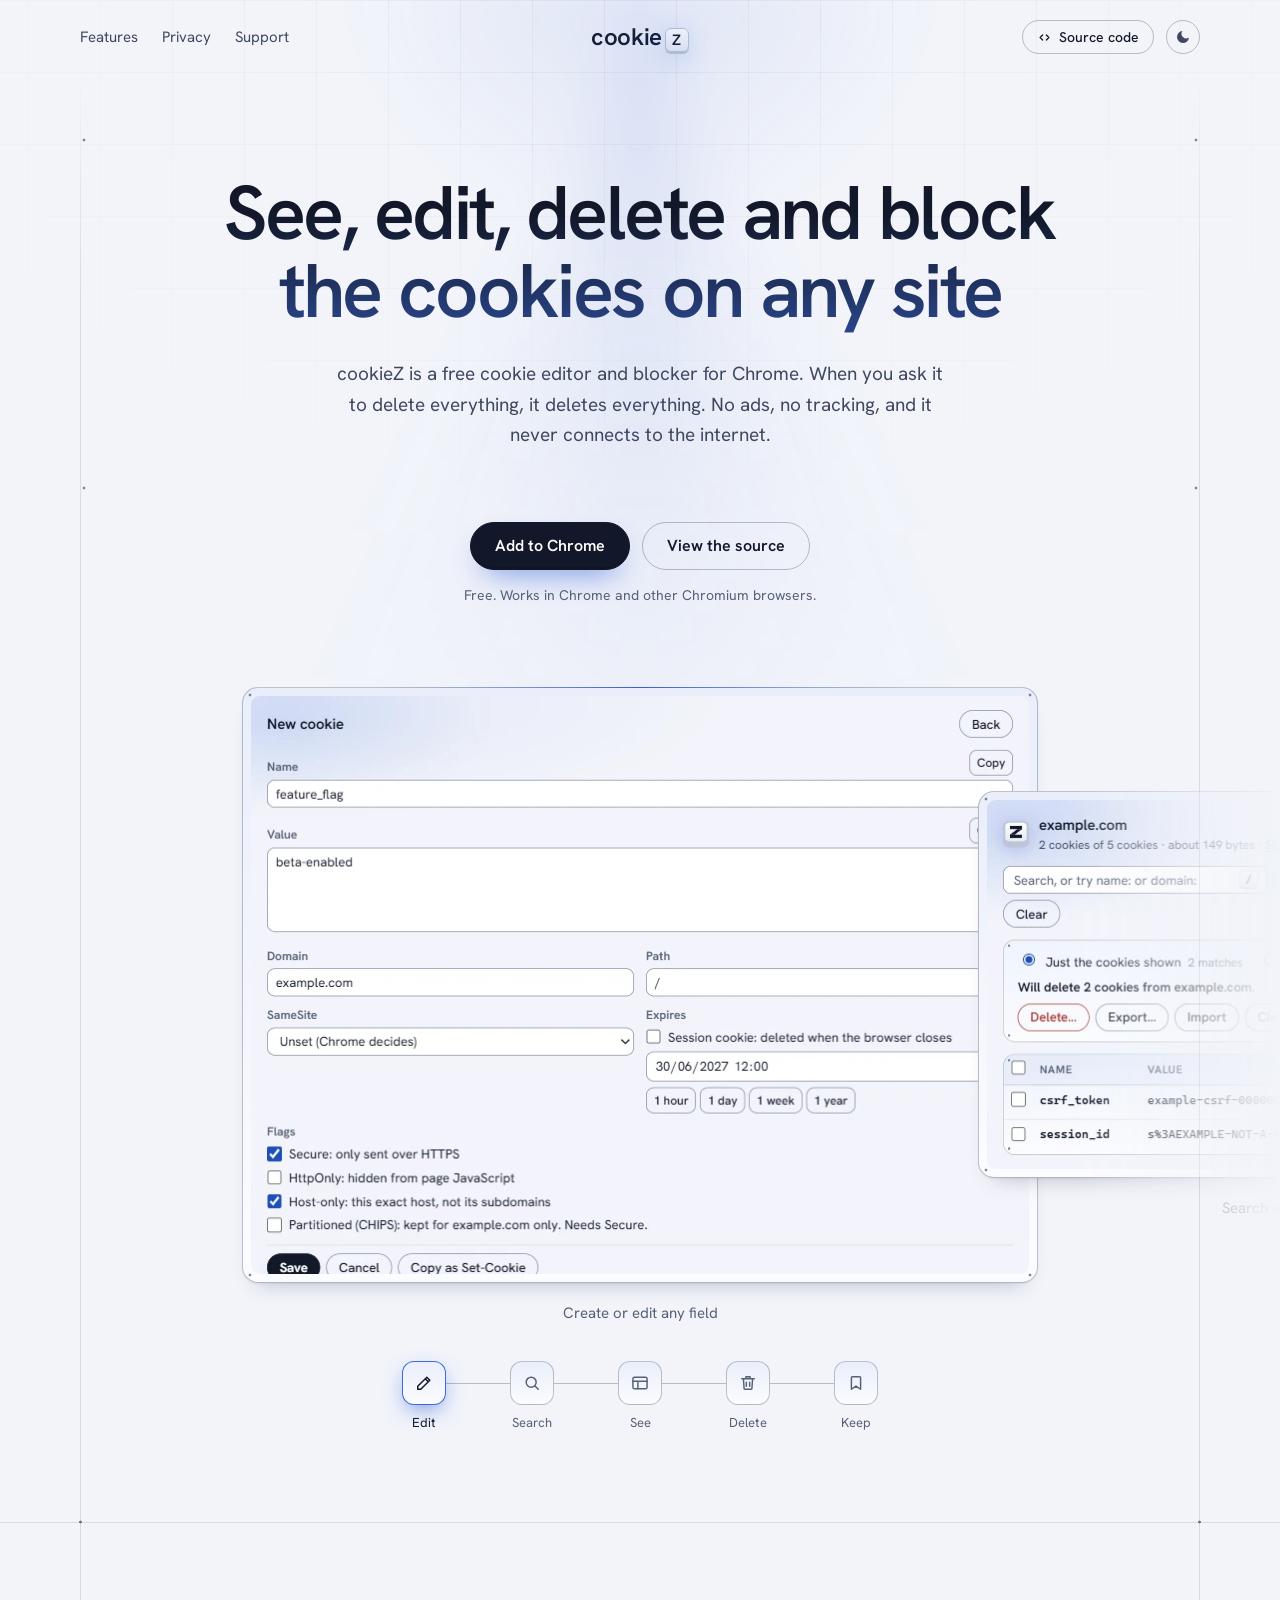
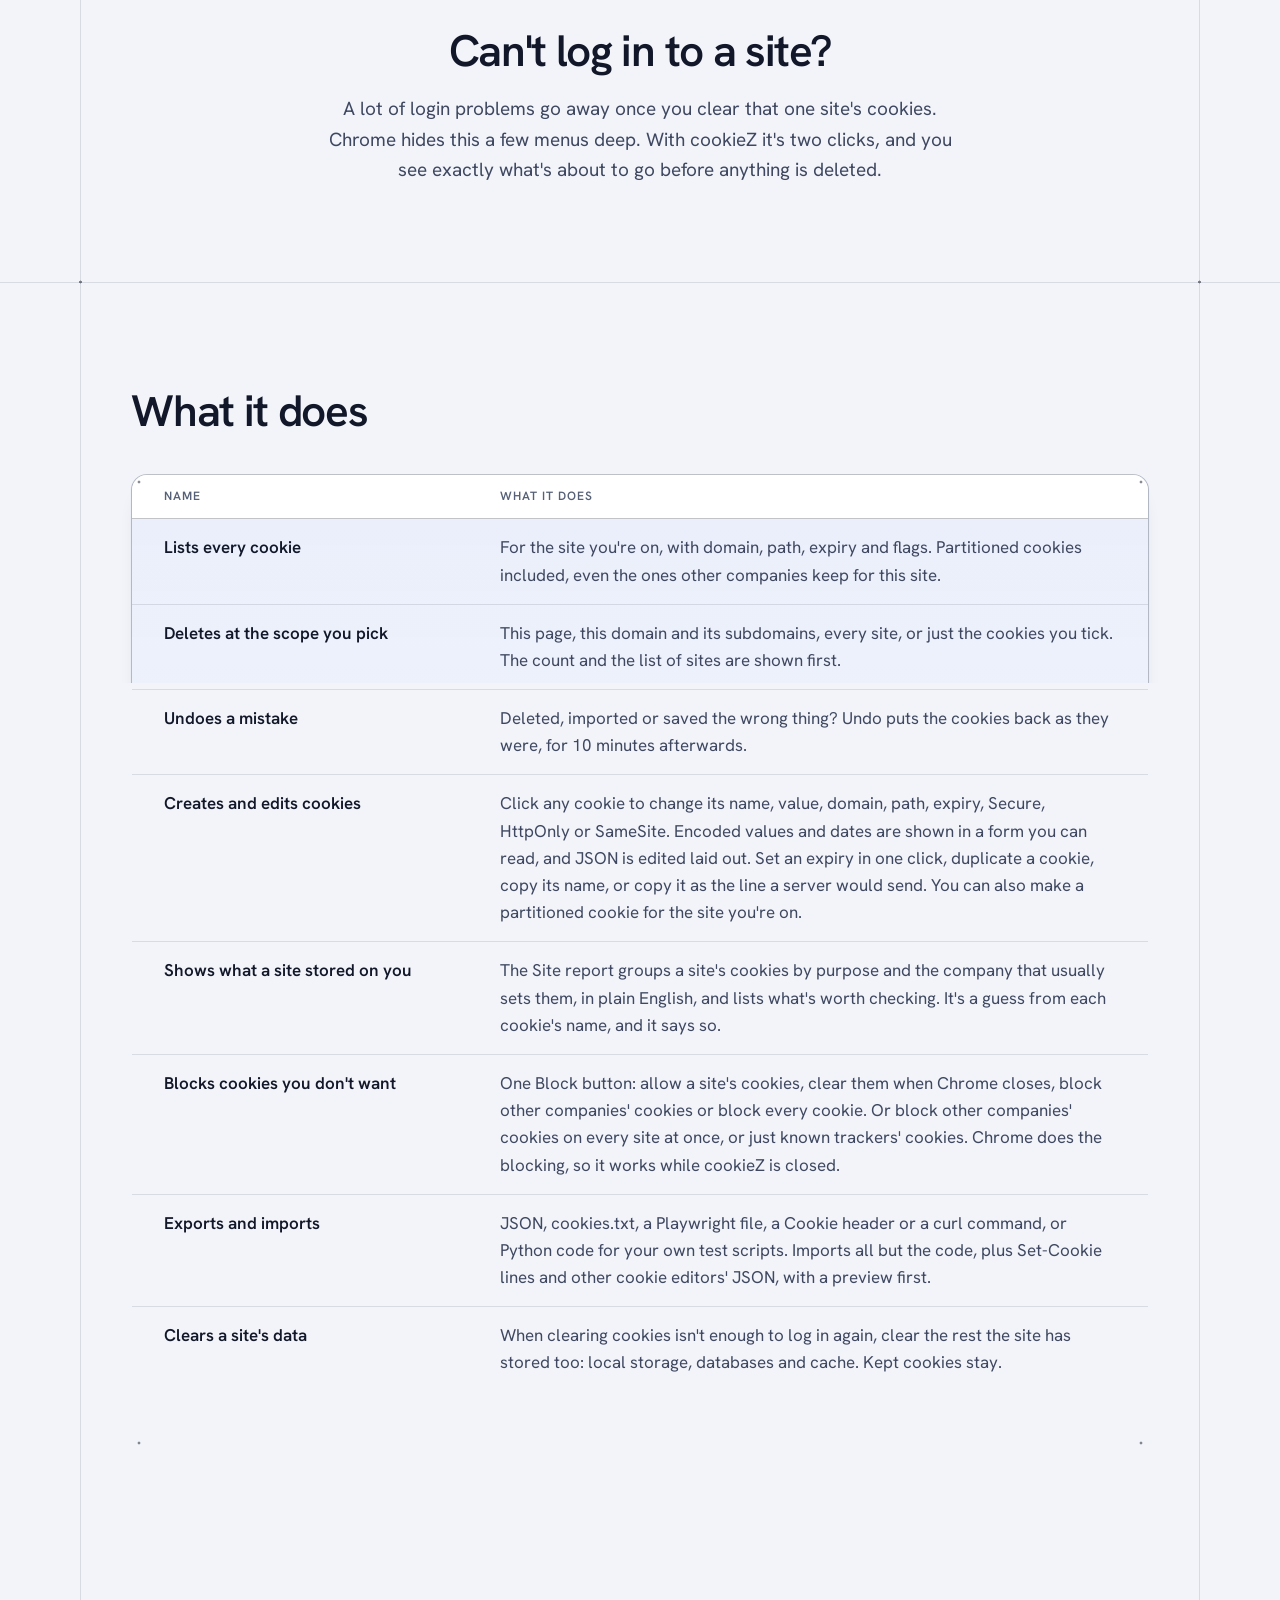
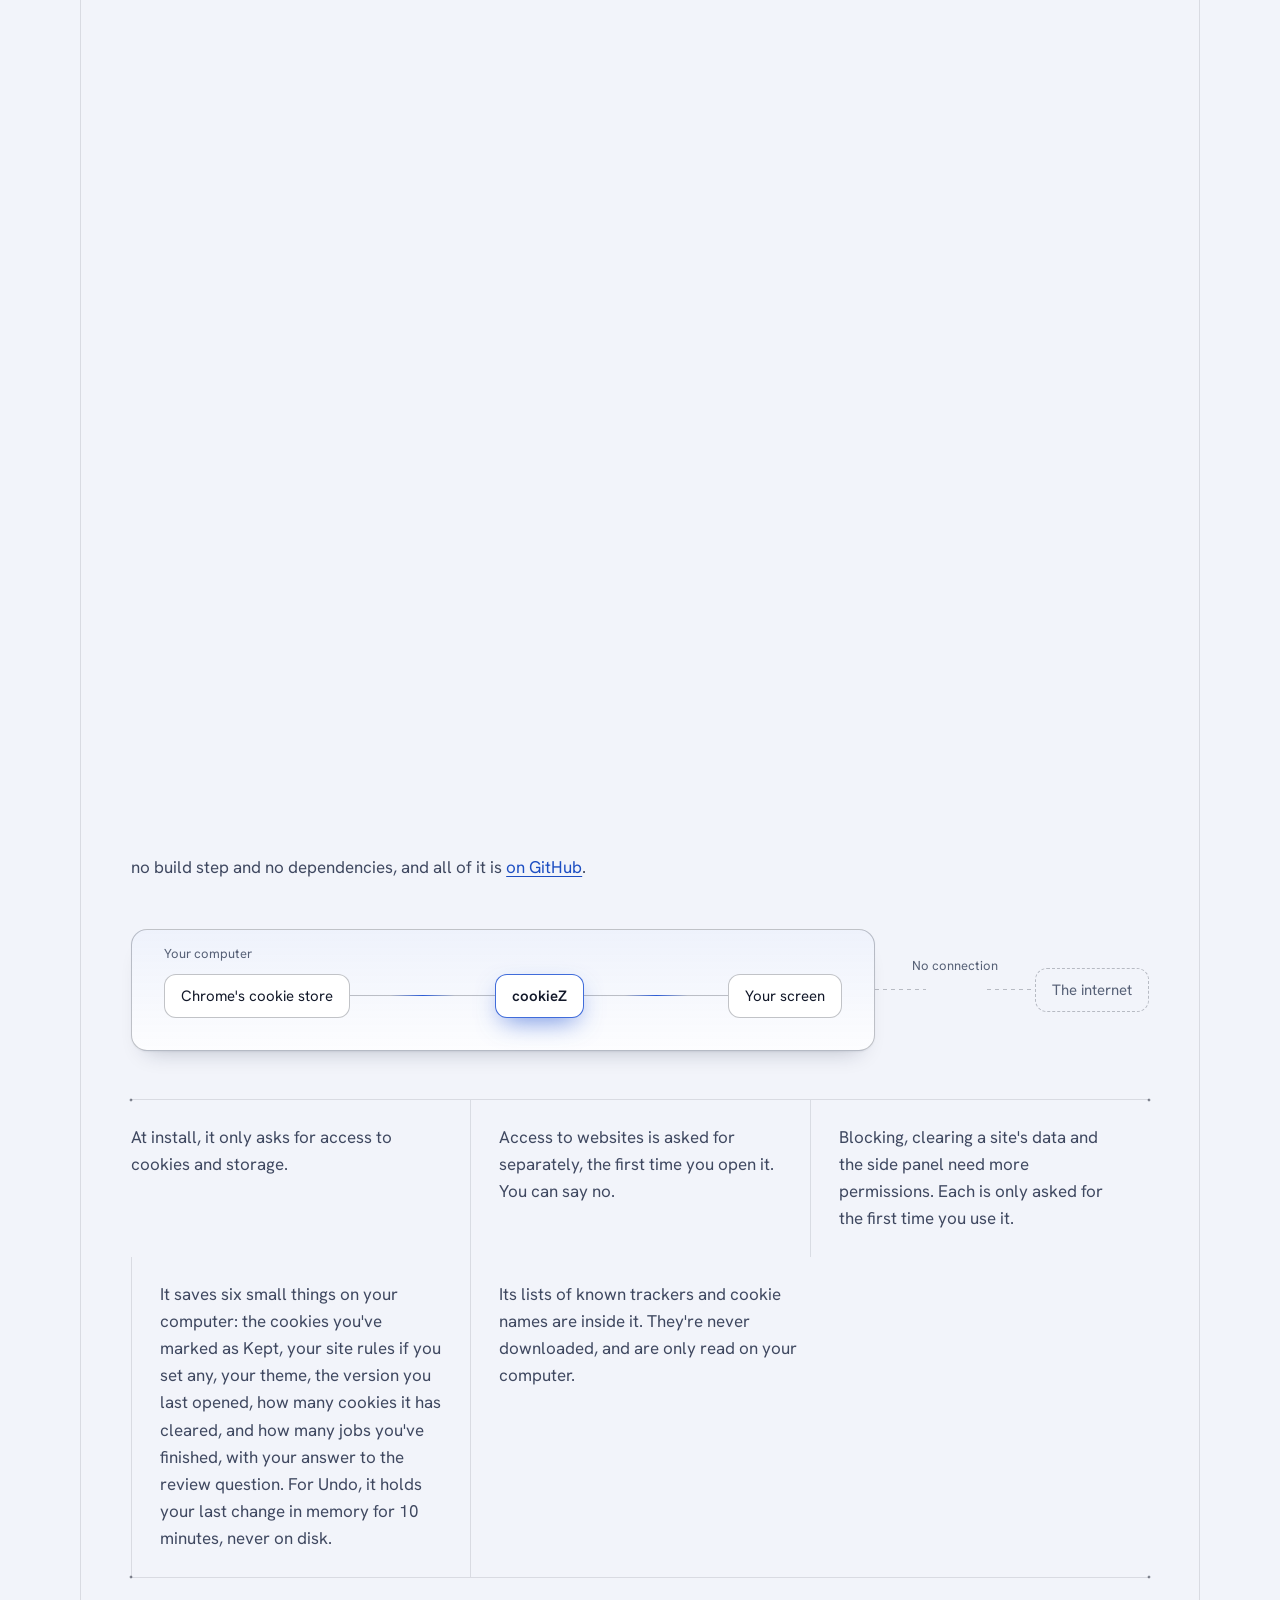
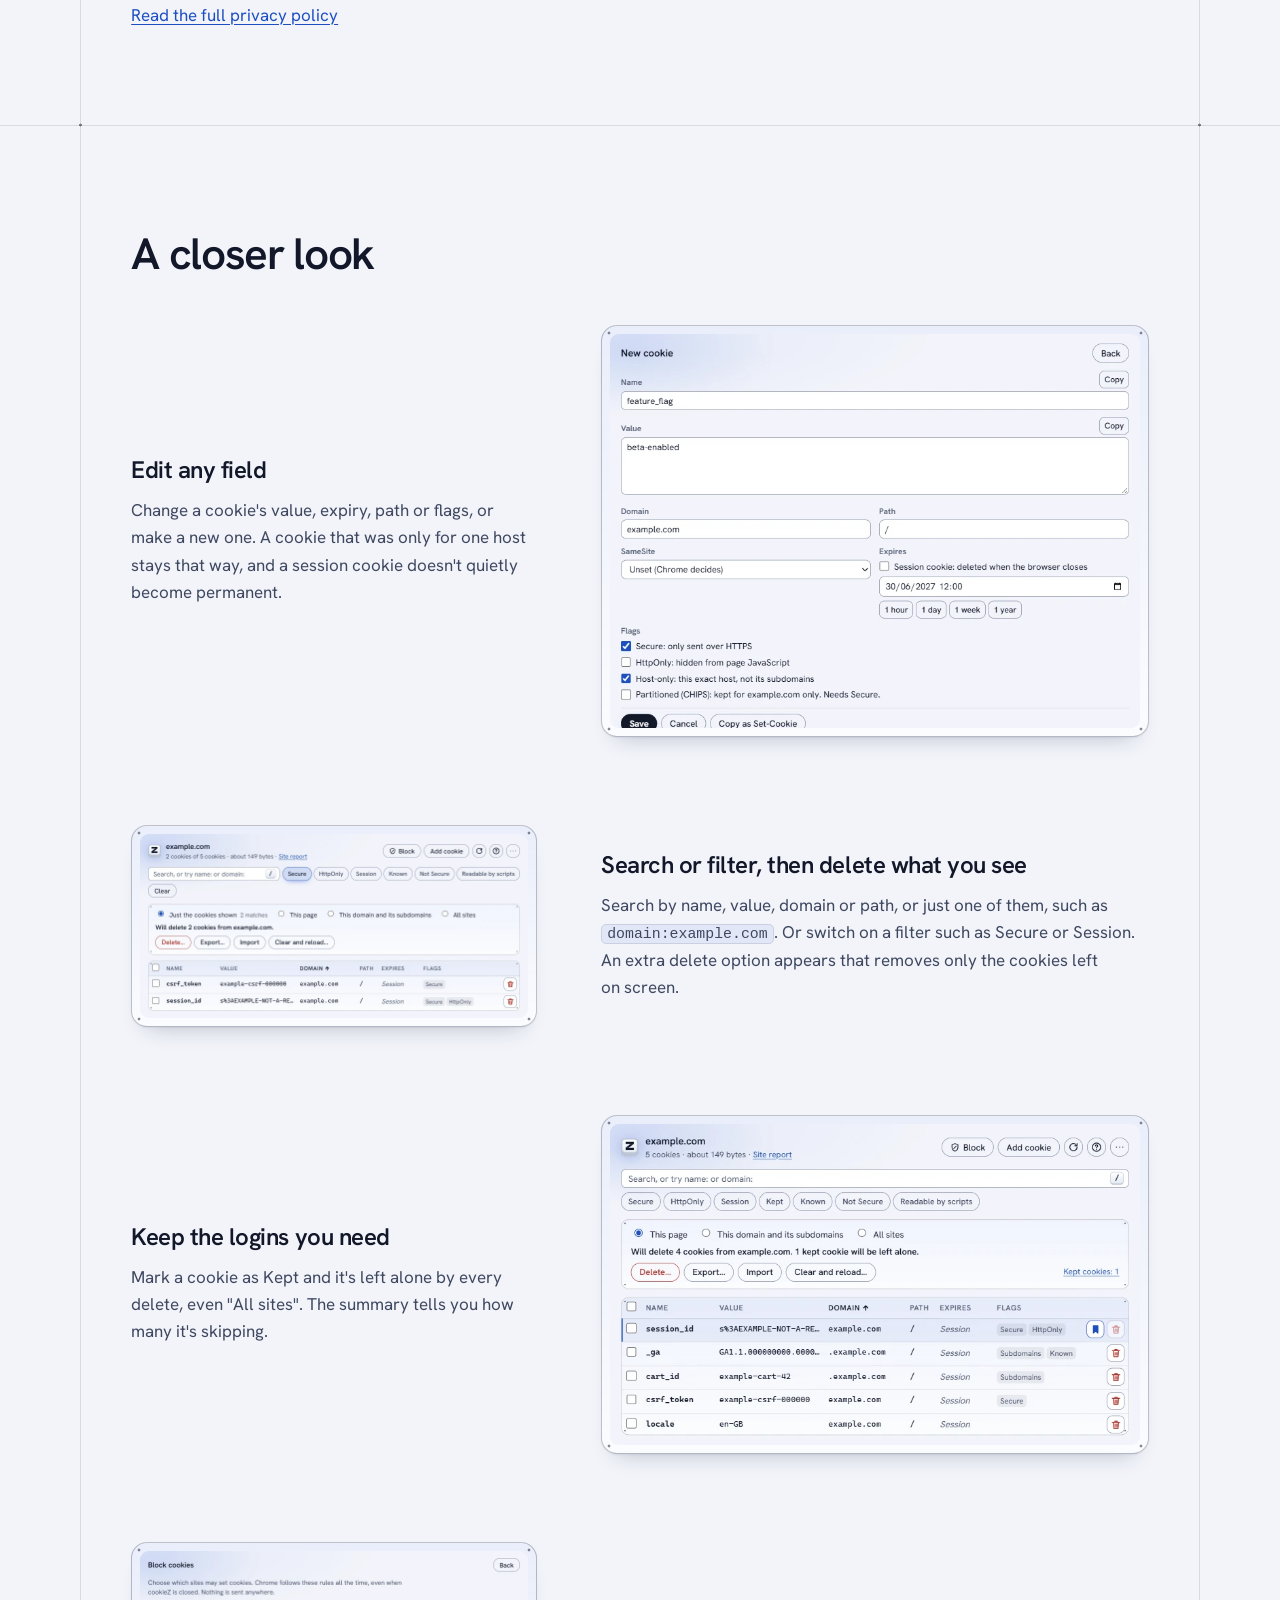
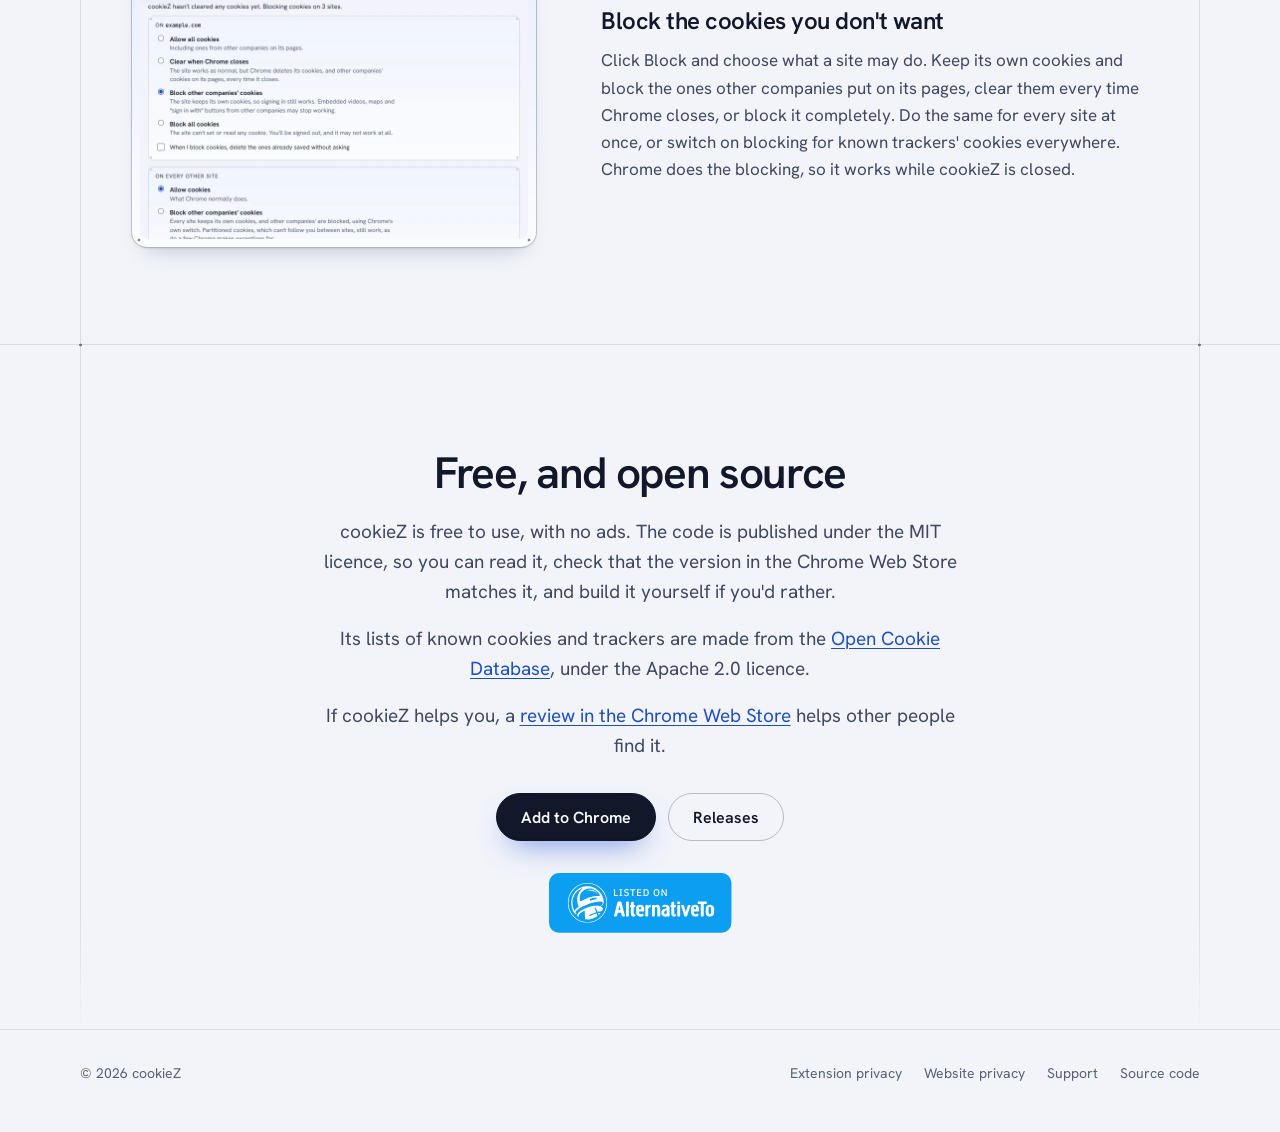
==== docs/index.html @ 1f68dab5 "Merge release-2.2: cookieZ 2.2.0" ====
<!DOCTYPE html>
<html lang="en-GB">
<head>
  <meta charset="utf-8">
  <meta name="viewport" content="width=device-width, initial-scale=1">
  <meta name="color-scheme" content="light dark">
  <!-- Applies the theme the visitor picked, before the page is drawn, so it
       doesn't flash. It's inline and not deferred for that reason. See theme.js. -->
  <script>
    try {
      const saved = localStorage.getItem("color-scheme");
      if (saved === "light" || saved === "dark") {
        document.documentElement.classList.add(saved);
        document.querySelector('meta[name="color-scheme"]').content = saved;
      }
    } catch (e) {}
  </script>
  <title>cookieZ - Cookie Editor &amp; Blocker for Chrome</title>
  <meta name="description" content="A free cookie editor and blocker for Chrome. View, create, edit, delete and block cookies, and delete all of them when you ask. No ads, no tracking, no network requests.">
  <link rel="canonical" href="https://cookiez.uk/">
  <script type="application/ld+json">
  {
    "@context": "https://schema.org",
    "@type": "SoftwareApplication",
    "name": "cookieZ",
    "alternateName": "Cookie Editor & Blocker - cookieZ",
    "description": "A free cookie editor and blocker for Chrome. No ads, no tracking, no network requests.",
    "url": "https://cookiez.uk/",
    "applicationCategory": "BrowserApplication",
    "operatingSystem": "Chrome",
    "installUrl": "https://chromewebstore.google.com/detail/cookiez-cookie-editor/ceonoigjmjpfhkiokodcnhneecfhfokb",
    "license": "https://opensource.org/license/mit",
    "offers": {
      "@type": "Offer",
      "price": "0",
      "priceCurrency": "GBP"
    }
  }
  </script>
  <meta property="og:type" content="website">
  <meta property="og:site_name" content="cookieZ">
  <meta property="og:title" content="cookieZ - Cookie Editor &amp; Blocker for Chrome">
  <meta property="og:description" content="A free cookie editor and blocker for Chrome. View, create, edit, delete and block cookies, and delete all of them when you ask. No ads, no tracking, no network requests.">
  <meta property="og:url" content="https://cookiez.uk/">
  <meta property="og:image" content="https://cookiez.uk/images/01-overview.png">
  <meta property="og:image:width" content="1280">
  <meta property="og:image:height" content="800">
  <meta name="twitter:card" content="summary_large_image">
  <link rel="icon" type="image/png" sizes="32x32" href="images/favicon-32.png">
  <link rel="apple-touch-icon" href="images/icon-128.png">
  <!-- The headline uses this font, so fetch it straight away. -->
  <link rel="preload" href="fonts/hanken-grotesk.woff2" as="font" type="font/woff2" crossorigin>
  <link rel="stylesheet" href="style.css?v=2.2.0">
  <script src="carousel.js?v=2.2.0" defer></script>
  <script src="spotlight.js?v=2.2.0" defer></script>
  <script src="theme.js?v=2.2.0" defer></script>
</head>
<body>
  <a class="skip" href="#main">Skip to content</a>

  <header class="site-header">
    <div class="wrap">
      <nav class="site-nav" aria-label="Main">
        <ul>
          <li><a href="#features">Features</a></li>
          <li><a href="privacy/">Privacy</a></li>
          <li><a href="support/">Support</a></li>
        </ul>
      </nav>
      <a class="wordmark" href="./" aria-label="cookieZ home">cookie<span class="key" aria-hidden="true">Z</span></a>
      <div class="header-end">
        <a class="pill" href="https://github.com/mwc0/cookie-manager">
          <svg viewBox="0 0 24 24" aria-hidden="true" focusable="false">
            <path d="m9 8-4 4 4 4m6-8 4 4-4 4" fill="none" stroke="currentColor" stroke-width="2" stroke-linecap="round" stroke-linejoin="round"/>
          </svg>
          Source code
        </a>
        <button type="button" class="theme-toggle" aria-label="Switch theme" hidden>
          <svg class="icon-moon" viewBox="0 0 24 24" aria-hidden="true" focusable="false">
            <path d="M21 12.79A9 9 0 1 1 11.21 3 7 7 0 0 0 21 12.79Z" fill="currentColor"/>
          </svg>
          <svg class="icon-sun" viewBox="0 0 24 24" aria-hidden="true" focusable="false">
            <circle cx="12" cy="12" r="4.2" fill="currentColor"/>
            <g stroke="currentColor" stroke-width="2" stroke-linecap="round">
              <line x1="12" y1="1.5" x2="12" y2="3.6"/>
              <line x1="12" y1="20.4" x2="12" y2="22.5"/>
              <line x1="1.5" y1="12" x2="3.6" y2="12"/>
              <line x1="20.4" y1="12" x2="22.5" y2="12"/>
              <line x1="4.6" y1="4.6" x2="6.1" y2="6.1"/>
              <line x1="17.9" y1="17.9" x2="19.4" y2="19.4"/>
              <line x1="4.6" y1="19.4" x2="6.1" y2="17.9"/>
              <line x1="17.9" y1="6.1" x2="19.4" y2="4.6"/>
            </g>
          </svg>
        </button>
      </div>
    </div>
  </header>

  <main id="main">
    <section class="hero">
      <!-- The beam of light. Decoration only. -->
      <div class="beam" aria-hidden="true"></div>
      <div class="wrap">
        <div class="hero-copy ticks">
          <h1>See, edit, delete and block the cookies on any site</h1>
          <p class="lede">cookieZ is a free cookie editor and blocker for Chrome. When you ask it to delete everything, it deletes everything. No ads, no tracking, and it never connects to the internet.</p>
        </div>
        <div class="actions">
          <a class="button" href="https://chromewebstore.google.com/detail/cookiez-cookie-editor/ceonoigjmjpfhkiokodcnhneecfhfokb">Add to Chrome</a>
          <a class="button secondary" href="https://github.com/mwc0/cookie-manager">View the source</a>
        </div>
        <p class="note">Free. Works in Chrome and other Chromium browsers.</p>
      </div>
      <!-- Five screenshots in a strip that scrolls sideways. It works without
           JavaScript. carousel.js adds the row of icons underneath. The
           strip opens on the one marked data-start. Each screenshot is
           there twice, light and dark; style.css shows the one that matches
           the page. The empty "edge" span in each is the light on its top
           edge. -->
      <section class="showcase" aria-roledescription="carousel" aria-label="Screenshots of cookieZ">
        <div class="slides" tabindex="0" role="group" aria-label="Screenshots. Scroll sideways or use the arrow keys.">
            <div class="slide" role="group" aria-roledescription="slide" aria-label="1 of 5">
              <figure>
                <div class="plate ticks">
                  <span class="edge" aria-hidden="true"></span>
                  <img class="shot for-light" src="images/popup-03-edit.webp?v=2.2.0" srcset="images/popup-03-edit@2x.webp?v=2.2.0 2x" width="780" height="561" loading="lazy"
                       alt="The editor creating a new cookie, with every field shown: name, value, domain, path, SameSite, expiry and flags.">
                  <img class="shot for-dark" src="images/popup-03-edit-dark.webp?v=2.2.0" srcset="images/popup-03-edit-dark@2x.webp?v=2.2.0 2x" width="780" height="561" loading="lazy"
                       alt="The editor creating a new cookie, with every field shown: name, value, domain, path, SameSite, expiry and flags.">
                </div>
                <figcaption>Create or edit any field</figcaption>
              </figure>
            </div>
            <div class="slide" role="group" aria-roledescription="slide" aria-label="2 of 5">
              <figure>
                <div class="plate ticks">
                  <span class="edge" aria-hidden="true"></span>
                  <img class="shot for-light" src="images/popup-04-search.webp?v=2.2.0" srcset="images/popup-04-search@2x.webp?v=2.2.0 2x" width="780" height="454" loading="lazy"
                       alt="The Secure filter switched on, showing the two cookies that match, with the delete scope set to just the cookies shown.">
                  <img class="shot for-dark" src="images/popup-04-search-dark.webp?v=2.2.0" srcset="images/popup-04-search-dark@2x.webp?v=2.2.0 2x" width="780" height="454" loading="lazy"
                       alt="The Secure filter switched on, showing the two cookies that match, with the delete scope set to just the cookies shown.">
                </div>
                <figcaption>Search or filter, then delete only what's shown</figcaption>
              </figure>
            </div>
            <div class="slide" data-start role="group" aria-roledescription="slide" aria-label="3 of 5">
              <figure>
                <div class="plate ticks">
                  <span class="edge" aria-hidden="true"></span>
                  <img class="shot for-light" src="images/popup-01-overview.webp?v=2.2.0" srcset="images/popup-01-overview@2x.webp?v=2.2.0 2x" width="780" height="495" loading="lazy"
                       alt="The cookieZ popup on example.com, listing four cookies with their domain, path, expiry and flags, and the delete panel above them.">
                  <img class="shot for-dark" src="images/popup-01-overview-dark.webp?v=2.2.0" srcset="images/popup-01-overview-dark@2x.webp?v=2.2.0 2x" width="780" height="495" loading="lazy"
                       alt="The cookieZ popup on example.com, listing four cookies with their domain, path, expiry and flags, and the delete panel above them.">
                </div>
                <figcaption>Every cookie on the site you're on</figcaption>
              </figure>
            </div>
            <div class="slide" role="group" aria-roledescription="slide" aria-label="4 of 5">
              <figure>
                <div class="plate ticks">
                  <span class="edge" aria-hidden="true"></span>
                  <img class="shot for-light" src="images/popup-02-delete-scope.webp?v=2.2.0" srcset="images/popup-02-delete-scope@2x.webp?v=2.2.0 2x" width="780" height="580" loading="lazy"
                       alt="The delete panel with All sites selected: 7 cookies across 4 sites, with the four sites listed underneath.">
                  <img class="shot for-dark" src="images/popup-02-delete-scope-dark.webp?v=2.2.0" srcset="images/popup-02-delete-scope-dark@2x.webp?v=2.2.0 2x" width="780" height="580" loading="lazy"
                       alt="The delete panel with All sites selected: 7 cookies across 4 sites, with the four sites listed underneath.">
                </div>
                <figcaption>See exactly what will be deleted, before it happens</figcaption>
              </figure>
            </div>
            <div class="slide" role="group" aria-roledescription="slide" aria-label="5 of 5">
              <figure>
                <div class="plate ticks">
                  <span class="edge" aria-hidden="true"></span>
                  <img class="shot for-light" src="images/popup-05-keep.webp?v=2.2.0" srcset="images/popup-05-keep@2x.webp?v=2.2.0 2x" width="780" height="495" loading="lazy"
                       alt="A cookie marked as Kept. Its delete button is disabled and the summary says one kept cookie will be left alone.">
                  <img class="shot for-dark" src="images/popup-05-keep-dark.webp?v=2.2.0" srcset="images/popup-05-keep-dark@2x.webp?v=2.2.0 2x" width="780" height="495" loading="lazy"
                       alt="A cookie marked as Kept. Its delete button is disabled and the summary says one kept cookie will be left alone.">
                </div>
                <figcaption>Keep the cookies you don't want to lose</figcaption>
              </figure>
            </div>
        </div>
        <div class="rail" hidden>
            <button type="button" class="rail-node">
              <span class="rail-icon"><svg viewBox="0 0 24 24" aria-hidden="true" focusable="false"><path d="M4.5 19.5h3.6L19 8.6 15.4 5 4.5 15.9v3.6ZM13.5 6.9l3.6 3.6" fill="none" stroke="currentColor" stroke-width="1.75" stroke-linecap="round" stroke-linejoin="round"/></svg></span>
              <span>Edit<span class="visually-hidden"> screenshot</span></span>
            </button>
            <button type="button" class="rail-node">
              <span class="rail-icon"><svg viewBox="0 0 24 24" aria-hidden="true" focusable="false"><circle cx="11" cy="11" r="6" fill="none" stroke="currentColor" stroke-width="1.75" stroke-linecap="round" stroke-linejoin="round"/><path d="m19.5 19.5-4.2-4.2" fill="none" stroke="currentColor" stroke-width="1.75" stroke-linecap="round" stroke-linejoin="round"/></svg></span>
              <span>Search<span class="visually-hidden"> screenshot</span></span>
            </button>
            <button type="button" class="rail-node">
              <span class="rail-icon"><svg viewBox="0 0 24 24" aria-hidden="true" focusable="false"><rect x="3.5" y="5" width="17" height="14" rx="2" fill="none" stroke="currentColor" stroke-width="1.75" stroke-linecap="round" stroke-linejoin="round"/><path d="M3.5 10h17M9.5 10v9" fill="none" stroke="currentColor" stroke-width="1.75" stroke-linecap="round" stroke-linejoin="round"/></svg></span>
              <span>See<span class="visually-hidden"> screenshot</span></span>
            </button>
            <button type="button" class="rail-node">
              <span class="rail-icon"><svg viewBox="0 0 24 24" aria-hidden="true" focusable="false"><path d="M4.5 7h15M9.5 7V4.5h5V7M6.5 7l.8 11.6a1 1 0 0 0 1 .9h7.4a1 1 0 0 0 1-.9L17.5 7M10 11v5M14 11v5" fill="none" stroke="currentColor" stroke-width="1.75" stroke-linecap="round" stroke-linejoin="round"/></svg></span>
              <span>Delete<span class="visually-hidden"> screenshot</span></span>
            </button>
            <button type="button" class="rail-node">
              <span class="rail-icon"><svg viewBox="0 0 24 24" aria-hidden="true" focusable="false"><path d="M7.5 4.5h9a1 1 0 0 1 1 1v14l-5.5-3.8-5.5 3.8v-14a1 1 0 0 1 1-1Z" fill="none" stroke="currentColor" stroke-width="1.75" stroke-linecap="round" stroke-linejoin="round"/></svg></span>
              <span>Keep<span class="visually-hidden"> screenshot</span></span>
            </button>
        </div>
      </section>
    </section>

    <section class="section centred">
      <div class="wrap">
        <h2>Can't log in to a site?</h2>
        <p>A lot of login problems go away once you clear that one site's cookies. Chrome hides this a few menus deep. With cookieZ it's two clicks, and you see exactly what's about to go before anything is deleted.</p>
      </div>
    </section>

    <section class="section" id="features">
      <div class="wrap">
        <h2>What it does</h2>
        <!-- Laid out like the cookie table in the popup. The heading row is
             only for looks, so screen readers skip it. -->
        <div class="plate ledger ticks reveal">
          <div class="ledger-head" aria-hidden="true"><span>Name</span><span>What it does</span></div>
          <ul class="features">
            <li><strong>Lists every cookie</strong> <span>For the site you're on, with domain, path, expiry and flags. Partitioned cookies included, even the ones other companies keep for this site.</span></li>
            <li><strong>Deletes at the scope you pick</strong> <span>This page, this domain and its subdomains, every site, or just the cookies you tick. The count and the list of sites are shown first.</span></li>
            <li><strong>Undoes a mistake</strong> <span>Deleted, imported or saved the wrong thing? Undo puts the cookies back as they were, for 10 minutes afterwards.</span></li>
            <li><strong>Creates and edits cookies</strong> <span>Click any cookie to change its name, value, domain, path, expiry, Secure, HttpOnly or SameSite. Encoded values and dates are shown in a form you can read, and JSON is edited laid out. Set an expiry in one click, duplicate a cookie, copy its name, or copy it as the line a server would send. You can also make a partitioned cookie for the site you're on.</span></li>
            <li><strong>Shows what a site stored on you</strong> <span>The Site report groups a site's cookies by purpose and the company that usually sets them, in plain English, and lists what's worth checking. It's a guess from each cookie's name, and it says so.</span></li>
            <li><strong>Blocks cookies you don't want</strong> <span>One Block button: allow a site's cookies, clear them when Chrome closes, block other companies' cookies or block every cookie. Or block other companies' cookies on every site at once, or just known trackers' cookies. Chrome does the blocking, so it works while cookieZ is closed.</span></li>
            <li><strong>Exports and imports</strong> <span>JSON, cookies.txt, a Playwright file, a Cookie header or a curl command, or Python code for your own test scripts. Imports all but the code, plus Set-Cookie lines and other cookie editors' JSON, with a preview first.</span></li>
            <li><strong>Clears a site's data</strong> <span>When clearing cookies isn't enough to log in again, clear the rest the site has stored too: local storage, databases and cache. Kept cookies stay.</span></li>
          </ul>
          <details class="more-features">
            <summary>16 more things it does</summary>
            <ul class="features">
              <li><strong>Says why a cookie won't save</strong> <span>Chrome refuses some cookies without giving a reason: too big, or breaking the rules for names starting __Host- or __Secure-. cookieZ tells you which, before it tries.</span></li>
              <li><strong>Locks an export with a password</strong> <span>Add a password and the file is locked on your computer, using the browser's own encryption. Import asks for the password. It's never saved, so don't lose it. If an export holds sign-in cookies and has no password, cookieZ says so.</span></li>
              <li><strong>Reloads the site when you're ready</strong> <span>After a delete, an import or an Undo, a button reloads the page you're on, so it starts afresh. Nothing reloads until you click it. Clear and reload clears a site's data and reloads it in one click.</span></li>
              <li><strong>Stays open beside the page</strong> <span>Open cookieZ in Chrome's side panel and it stays there while you work, showing the cookies of whichever tab you're on.</span></li>
              <li><strong>Copies cookies between sites</strong> <span>Import cookies from one site onto another, such as from a staging site to localhost.</span></li>
              <li><strong>Compares with an earlier export</strong> <span>Load an export from before and see which cookies are new since, which have gone and which have changed. Names and sites only, never values, and nothing is written.</span></li>
              <li><strong>Keeps up with the site</strong> <span>When a site sets or changes a cookie, the table updates by itself and marks what changed. A list shows what was added, changed, removed or expired while cookieZ was open.</span></li>
              <li><strong>Shows how big they are</strong> <span>Each site's total, with a warning when there are enough cookies to stop you logging in. Sort by size to find the biggest.</span></li>
              <li><strong>Searches and filters</strong> <span>By name, value, domain or path, or in one click: Secure, Session, Expiring soon and more. Checks for developers find cookies that aren't Secure, that scripts can read, or that are SameSite None. Then you can delete just the cookies you can see.</span></li>
              <li><strong>Names well-known cookies</strong> <span>A cookie with a well-known name gets a Known label, and the editor says who usually sets it and what for. It's a guess from the name, looked up in a list inside cookieZ.</span></li>
              <li><strong>Counts what it's cleared</strong> <span>The Block screen shows how many cookies cookieZ has cleared for you so far. The number stays on your computer.</span></li>
              <li><strong>Keeps the ones you need</strong> <span>Mark a cookie as Kept and cookieZ won't delete it, even when you clear every site. Kept cookies are listed first when others sort the same, and one screen lists everything you've kept.</span></li>
              <li><strong>Tells you when Chrome changes things</strong> <span>Chrome caps cookie expiry at about 400 days. If you ask for longer, cookieZ says so.</span></li>
              <li><strong>Works in incognito</strong> <span>Incognito cookies stay separate from your normal ones.</span></li>
              <li><strong>Light or dark</strong> <span>It starts in your system's theme and remembers if you pick the other one.</span></li>
              <li><strong>Works from the keyboard</strong> <span>Alt+Shift+K opens it, / jumps to the search, N starts a new cookie, the arrow keys move through cookies and Esc goes back. Screen readers read out its messages. Help is built in, and works offline.</span></li>
            </ul>
          </details>
        </div>
      </div>
    </section>

    <section class="section danger">
      <div class="wrap split">
        <div>
          <h2>Delete all means all</h2>
          <p>Some cookie extensions say they've cleared everything when they've only cleared the site you're on. cookieZ shows you how many cookies will go and which sites they belong to, before it does anything.</p>
          <p>That number comes from the same lookup that does the deleting, so what it says and what it does can't drift apart. Partitioned cookies, which many tools miss, are included.</p>
        </div>
        <div class="plate ticks reveal">
          <img class="shot for-light" src="images/popup-02-delete-scope.webp?v=2.2.0" srcset="images/popup-02-delete-scope@2x.webp?v=2.2.0 2x" width="780" height="580" loading="lazy"
               alt="The delete panel with All sites selected: 7 cookies across 4 sites, with the four sites listed underneath.">
          <img class="shot for-dark" src="images/popup-02-delete-scope-dark.webp?v=2.2.0" srcset="images/popup-02-delete-scope-dark@2x.webp?v=2.2.0 2x" width="780" height="580" loading="lazy"
               alt="The delete panel with All sites selected: 7 cookies across 4 sites, with the four sites listed underneath.">
        </div>
      </div>
    </section>

    <section class="section">
      <div class="wrap">
        <h2>Nothing leaves your computer</h2>
        <p>An extension that can read your cookies can read your logins, so you should be able to check what it does with them. cookieZ makes no network requests at all. No analytics, no error reports, no update checks, no fonts or scripts from the web.</p>
        <p>You don't have to take that on trust. Open Chrome's DevTools, watch the Network tab and use the extension: nothing goes out. Or read the code. It's plain JavaScript with no build step and no dependencies, and all of it is <a href="https://github.com/mwc0/cookie-manager">on GitHub</a>.</p>
        <!-- A picture of the paragraph above. Screen readers get the
             aria-label instead of the boxes. -->
        <div class="wire reveal" role="img" aria-label="Diagram. On your computer, cookies move between Chrome's cookie store, cookieZ and your screen. The line from your computer to the internet is cut: there is no connection.">
          <div class="wire-box">
            <span class="wire-title">Your computer</span>
            <div class="wire-row">
              <span class="chip">Chrome's cookie store</span>
              <span class="wire-link"></span>
              <span class="chip lit">cookieZ</span>
              <span class="wire-link"></span>
              <span class="chip">Your screen</span>
            </div>
          </div>
          <span class="wire-cut"><span class="wire-cut-label">No connection</span></span>
          <span class="chip off">The internet</span>
        </div>
        <ul class="facts ticks">
          <li>At install, it only asks for access to cookies and storage.</li>
          <li>Access to websites is asked for separately, the first time you open it. You can say no.</li>
          <li>Blocking, clearing a site's data and the side panel need more permissions. Each is only asked for the first time you use it.</li>
          <li>It saves six small things on your computer: the cookies you've marked as Kept, your site rules if you set any, your theme, the version you last opened, how many cookies it has cleared, and how many jobs you've finished, with your answer to the review question. For Undo, it holds your last change in memory for 10 minutes, never on disk.</li>
          <li>Its lists of known trackers and cookie names are inside it. They're never downloaded, and are only read on your computer.</li>
        </ul>
        <p class="after-list"><a href="privacy/">Read the full privacy policy</a></p>
      </div>
    </section>

    <section class="section">
      <div class="wrap">
        <h2>A closer look</h2>
        <div class="split tour">
          <div>
            <h3>Edit any field</h3>
            <p>Change a cookie's value, expiry, path or flags, or make a new one. A cookie that was only for one host stays that way, and a session cookie doesn't quietly become permanent.</p>
          </div>
          <div class="plate ticks reveal">
            <img class="shot for-light" src="images/popup-03-edit.webp?v=2.2.0" srcset="images/popup-03-edit@2x.webp?v=2.2.0 2x" width="780" height="561" loading="lazy"
                 alt="The editor creating a new cookie, with every field shown: name, value, domain, path, SameSite, expiry and flags.">
            <img class="shot for-dark" src="images/popup-03-edit-dark.webp?v=2.2.0" srcset="images/popup-03-edit-dark@2x.webp?v=2.2.0 2x" width="780" height="561" loading="lazy"
                 alt="The editor creating a new cookie, with every field shown: name, value, domain, path, SameSite, expiry and flags.">
          </div>
        </div>
        <div class="split flip tour">
          <div>
            <h3>Search or filter, then delete what you see</h3>
            <p>Search by name, value, domain or path, or just one of them, such as <code>domain:example.com</code>. Or switch on a filter such as Secure or Session. An extra delete option appears that removes only the cookies left on screen.</p>
          </div>
          <div class="plate ticks reveal">
            <img class="shot for-light" src="images/popup-04-search.webp?v=2.2.0" srcset="images/popup-04-search@2x.webp?v=2.2.0 2x" width="780" height="454" loading="lazy"
                 alt="The Secure filter switched on, showing the two cookies that match, with the delete scope set to just the cookies shown.">
            <img class="shot for-dark" src="images/popup-04-search-dark.webp?v=2.2.0" srcset="images/popup-04-search-dark@2x.webp?v=2.2.0 2x" width="780" height="454" loading="lazy"
                 alt="The Secure filter switched on, showing the two cookies that match, with the delete scope set to just the cookies shown.">
          </div>
        </div>
        <div class="split tour">
          <div>
            <h3>Keep the logins you need</h3>
            <p>Mark a cookie as Kept and it's left alone by every delete, even "All sites". The summary tells you how many it's skipping.</p>
          </div>
          <div class="plate ticks reveal">
            <img class="shot for-light" src="images/popup-05-keep.webp?v=2.2.0" srcset="images/popup-05-keep@2x.webp?v=2.2.0 2x" width="780" height="495" loading="lazy"
                 alt="A cookie marked as Kept. Its delete button is disabled and the summary says one kept cookie will be left alone.">
            <img class="shot for-dark" src="images/popup-05-keep-dark.webp?v=2.2.0" srcset="images/popup-05-keep-dark@2x.webp?v=2.2.0 2x" width="780" height="495" loading="lazy"
                 alt="A cookie marked as Kept. Its delete button is disabled and the summary says one kept cookie will be left alone.">
          </div>
        </div>
        <div class="split flip tour">
          <div>
            <h3>Block the cookies you don't want</h3>
            <p>Click Block and choose what a site may do. Keep its own cookies and block the ones other companies put on its pages, clear them every time Chrome closes, or block it completely. Do the same for every site at once, or switch on blocking for known trackers' cookies everywhere. Chrome does the blocking, so it works while cookieZ is closed.</p>
          </div>
          <div class="plate ticks reveal">
            <img class="shot for-light" src="images/popup-06-rules.webp?v=2.2.0" srcset="images/popup-06-rules@2x.webp?v=2.2.0 2x" width="780" height="580" loading="lazy"
                 alt="The Site rules screen. One site is set to block other companies' cookies, and a list shows every site with a rule.">
            <img class="shot for-dark" src="images/popup-06-rules-dark.webp?v=2.2.0" srcset="images/popup-06-rules-dark@2x.webp?v=2.2.0 2x" width="780" height="580" loading="lazy"
                 alt="The Site rules screen. One site is set to block other companies' cookies, and a list shows every site with a rule.">
          </div>
        </div>
      </div>
    </section>

    <section class="section centred">
      <div class="wrap">
        <h2>Free, and open source</h2>
        <p>cookieZ is free to use, with no ads. The code is published under the MIT licence, so you can read it, check that the version in the Chrome Web Store matches it, and build it yourself if you'd rather.</p>
        <p>Its lists of known cookies and trackers are made from the <a href="https://github.com/jkwakman/Open-Cookie-Database">Open Cookie Database</a>, under the Apache 2.0 licence.</p>
        <p>If cookieZ helps you, a <a href="https://chromewebstore.google.com/detail/ceonoigjmjpfhkiokodcnhneecfhfokb/reviews">review in the Chrome Web Store</a> helps other people find it.</p>
        <div class="actions">
          <a class="button" href="https://chromewebstore.google.com/detail/cookiez-cookie-editor/ceonoigjmjpfhkiokodcnhneecfhfokb">Add to Chrome</a>
          <a class="button secondary" href="https://github.com/mwc0/cookie-manager/releases">Releases</a>
        </div>
        <!-- A copy kept here, so the page loads nothing from another server. -->
        <div class="actions"><a href="https://alternativeto.net/software/cookiez/about/"><img src="images/alternativeto-badge.svg" alt="cookieZ on AlternativeTo" width="183" height="59"></a></div>
      </div>
    </section>
  </main>

  <footer class="site-footer">
    <div class="wrap">
      <span>&copy; 2026 cookieZ</span>
      <ul>
        <li><a href="privacy/">Extension privacy</a></li>
        <li><a href="website-privacy/">Website privacy</a></li>
        <li><a href="support/">Support</a></li>
        <li><a href="https://github.com/mwc0/cookie-manager">Source code</a></li>
      </ul>
    </div>
  </footer>
</body>
</html>
---- docs/style.css ----
/* cookieZ website. One stylesheet for every page, with nothing loaded from
   another server. Text sizes are in rem, so they follow the text size
   people set in their browser.

   The look: a dark page lit from above. The keycap Z in the header is the
   light, one beam falls from it, and thin lines with corner dots mark where
   things sit. Light or dark follows the system, unless the visitor uses the
   button in the header (theme.js). */

/* The site's one typeface. The file is in docs/fonts, so it comes from this
   site like everything else. Its licence is next to it (OFL.txt). */
@font-face {
  font-family: "Hanken Grotesk";
  src: url("fonts/hanken-grotesk.woff2") format("woff2");
  font-weight: 100 900;
  font-style: normal;
  font-display: swap;
}

:root {
  color-scheme: light dark;

  --sans: "Hanken Grotesk", system-ui, -apple-system, "Segoe UI", Roboto, sans-serif;
  --mono: ui-monospace, "Cascadia Mono", Consolas, "Liberation Mono", monospace;

  /* The widest the page's content gets, and the gap inside the guide lines. */
  --wrap: 1120px;
  --pad: clamp(24px, 4vw, 56px);

  /* Light theme: the same page in daylight. */
  --field: #f2f4fa;
  --plate: #ffffff;
  --ink: #121829;
  --ink-soft: #3f4860;
  --muted: #566076;
  --line: rgb(18 24 41 / 0.11);
  --line-strong: rgb(18 24 41 / 0.26);
  --tick: rgb(18 24 41 / 0.5);
  --link: #1d4ec2;
  /* The light's colour, as three numbers so it can be used at any strength. */
  --light: 44 92 214;
  --beam: 0.1;
  --lit-top: #121829;
  --lit-bottom: #2f4f9e;
  --button-bg: #121829;
  --button-fg: #ffffff;
  --danger: 179 38 30;
  --key-top: #ffffff;
  --key-bottom: #e6ebf5;
  --key-edge: #bcc5d6;
  /* The dark lip along the bottom of a filled button. Same in both themes. */
  --lip: rgb(0 0 0 / 0.14);
  --plate-shadow: 0 1px 2px rgb(20 30 60 / 0.06), 0 14px 22px -16px rgb(20 30 60 / 0.3);
}

/* The dark colours are here twice. The first block follows the system and
   works without JavaScript. The second is for visitors who pressed the
   light/dark button. Keep the two lists the same. */
@media (prefers-color-scheme: dark) {
  :root:not(.light) {
    --field: #05070f;
    --plate: #0b0f1d;
    --ink: #eef1fb;
    --ink-soft: #aab3cf;
    --muted: #8a93b2;
    --line: rgb(160 180 255 / 0.13);
    --line-strong: rgb(170 190 255 / 0.3);
    --tick: rgb(190 205 255 / 0.6);
    --link: #a9c0ff;
    --light: 138 168 255;
    --beam: 0.34;
    --lit-top: #ffffff;
    --lit-bottom: #8ea9f5;
    --button-bg: #e9eeff;
    --button-fg: #070b1a;
    --danger: 255 120 110;
    --key-top: #2f3858;
    --key-bottom: #1b2136;
    --key-edge: #4a5580;
    --plate-shadow: 0 1px 0 rgb(255 255 255 / 0.05) inset;
  }
}

:root.dark {
  color-scheme: dark;
  --field: #05070f;
  --plate: #0b0f1d;
  --ink: #eef1fb;
  --ink-soft: #aab3cf;
  --muted: #8a93b2;
  --line: rgb(160 180 255 / 0.13);
  --line-strong: rgb(170 190 255 / 0.3);
  --tick: rgb(190 205 255 / 0.6);
  --link: #a9c0ff;
  --light: 138 168 255;
  --beam: 0.34;
  --lit-top: #ffffff;
  --lit-bottom: #8ea9f5;
  --button-bg: #e9eeff;
  --button-fg: #070b1a;
  --danger: 255 120 110;
  --key-top: #2f3858;
  --key-bottom: #1b2136;
  --key-edge: #4a5580;
  --plate-shadow: 0 1px 0 rgb(255 255 255 / 0.05) inset;
}

:root.light {
  color-scheme: light;
}

*,
*::before,
*::after {
  box-sizing: border-box;
}

html {
  -webkit-text-size-adjust: 100%;
  scrollbar-color: var(--line-strong) transparent;
}

body {
  margin: 0;
  background: var(--field);
  color: var(--ink);
  font-family: var(--sans);
  font-size: 1.0625rem;
  line-height: 1.6;
}

/* A faint grid behind the top of every page, fading out further down. */
body::before {
  content: "";
  position: fixed;
  inset: 0;
  z-index: -1;
  pointer-events: none;
  background-image:
    linear-gradient(var(--line) 1px, transparent 1px),
    linear-gradient(90deg, var(--line) 1px, transparent 1px);
  background-size: 72px 72px;
  background-position: center top;
  opacity: 0.45;
  mask-image: radial-gradient(ellipse 70% 62% at 50% 0%, #000 0%, transparent 100%);
}

::selection {
  background: rgb(var(--light) / 0.35);
  color: var(--ink);
}

img {
  max-width: 100%;
  height: auto;
  display: block;
}

a {
  color: var(--link);
  text-decoration-thickness: 1px;
  text-underline-offset: 3px;
}

a:hover {
  text-decoration-thickness: 2px;
}

code {
  font-family: var(--mono);
  font-size: 0.875em;
  background: rgb(var(--light) / 0.08);
  border: 1px solid var(--line);
  border-radius: 5px;
  padding: 0.05em 0.35em;
}

:focus-visible {
  outline: 2px solid var(--link);
  outline-offset: 3px;
}

.wrap {
  width: min(100% - 48px, var(--wrap));
  margin-inline: auto;
}

/* Lets keyboard users skip past the header. Hidden above the page until
   it's focused. */
.skip {
  position: absolute;
  left: 16px;
  top: -10em;
  padding: 10px 14px;
  background: var(--button-bg);
  color: var(--button-fg);
  border-radius: 999px;
  z-index: 10;
}

.skip:focus {
  top: 12px;
}

/* Read out by screen readers, never shown. */
.visually-hidden {
  position: absolute;
  width: 1px;
  height: 1px;
  margin: -1px;
  padding: 0;
  overflow: hidden;
  clip-path: inset(50%);
  white-space: nowrap;
  border: 0;
}

/* --- header ------------------------------------------------------------- */

/* Three columns: the links, the logo in the middle, and the source code
   link and theme button at the end. */
.site-header .wrap {
  display: grid;
  grid-template-columns: 1fr auto 1fr;
  align-items: center;
  gap: 12px 16px;
  padding-block: 20px;
}

.site-nav {
  grid-column: 1;
  grid-row: 1;
}

.header-end {
  grid-column: 3;
  grid-row: 1;
  justify-self: end;
  display: flex;
  align-items: center;
  gap: 12px;
}

/* "cookie" plus a keycap Z, as on the promo tile. */
.wordmark {
  grid-column: 2;
  grid-row: 1;
  display: inline-flex;
  align-items: center;
  gap: 3px;
  color: var(--ink);
  text-decoration: none;
  font-size: 1.5rem;
  font-weight: 600;
  letter-spacing: -0.02em;
  line-height: 1;
}

.key {
  display: inline-flex;
  align-items: center;
  justify-content: center;
  /* In em of the Z's own size (15px by default), so the key grows with it:
     24px square, 6px corners. */
  width: 1.6em;
  height: 1.6em;
  border-radius: 0.4em;
  background: linear-gradient(180deg, var(--key-top) 0%, var(--key-bottom) 100%);
  border: 1px solid var(--key-edge);
  /* The hard edge under the key, and the glow of the light it gives off. */
  box-shadow: 0 2px 0 var(--key-edge), 0 6px 26px 2px rgb(var(--light) / calc(var(--beam) * 1.6));
  font-size: 0.625em;
  letter-spacing: 0;
  position: relative;
  top: 0.2em;
}

.site-nav ul {
  display: flex;
  flex-wrap: wrap;
  gap: 4px 24px;
  margin: 0;
  padding: 0;
  list-style: none;
  font-size: 0.9375rem;
}

.site-nav a {
  color: var(--ink-soft);
  text-decoration: none;
}

.site-nav a:hover,
.site-nav a[aria-current="page"] {
  color: var(--ink);
  text-decoration: underline;
}

/* The small outlined link to the source code. */
.pill {
  display: inline-flex;
  align-items: center;
  gap: 7px;
  height: 34px;
  padding: 0 14px;
  border-radius: 999px;
  border: 1px solid var(--line-strong);
  color: var(--ink);
  font-size: 0.875rem;
  font-weight: 500;
  text-decoration: none;
  transition: background-color 0.2s, border-color 0.2s;
}

.pill:hover {
  border-color: var(--ink-soft);
  background: rgb(var(--light) / 0.08);
}

.pill svg {
  width: 15px;
  height: 15px;
}

/* Shows the theme you'd switch to: a moon on the light page, a sun on the
   dark one. Hidden until theme.js sets it up. */
.theme-toggle {
  display: inline-flex;
  align-items: center;
  justify-content: center;
  width: 34px;
  height: 34px;
  padding: 0;
  border-radius: 50%;
  border: 1px solid var(--line-strong);
  background: transparent;
  color: var(--ink-soft);
  cursor: pointer;
  transition: background-color 0.2s, border-color 0.2s, color 0.2s;
}

.theme-toggle[hidden] {
  display: none;
}

.theme-toggle:hover {
  color: var(--ink);
  border-color: var(--ink-soft);
  background: rgb(var(--light) / 0.08);
}

.theme-toggle svg {
  width: 16px;
  height: 16px;
}

.theme-toggle .icon-sun,
.theme-toggle[data-showing="dark"] .icon-moon {
  display: none;
}

.theme-toggle[data-showing="dark"] .icon-sun {
  display: block;
}

/* On narrow screens the logo goes on the left with the source code link
   and theme button beside it, and the links go on a row of their own
   underneath. If the logo and the buttons don't fit on one row (large text
   on a small phone), the buttons drop to the next row instead of pushing
   the page wider than the screen.

   47.5em is 760px at the usual text size. It's in em so that someone who
   has set their browser's text larger gets this layout sooner. */
@media (max-width: 47.5em) {
  .site-header .wrap {
    display: flex;
    flex-wrap: wrap;
    justify-content: space-between;
  }

  .site-nav {
    order: 1;
    flex-basis: 100%;
  }
}

/* --- the guide lines ------------------------------------------------------

   Two faint lines run down the page at the edges of the content, and every
   section starts with a line across. Where they cross there's a small dot.
   On phones there's no room for the side lines, so only the lines across
   stay. */

main {
  position: relative;
}

main::before {
  content: "";
  position: absolute;
  inset-block: 0;
  left: 50%;
  translate: -50% 0;
  width: min(100% - 48px, var(--wrap));
  border-inline: 1px solid var(--line);
  pointer-events: none;
  mask-image: linear-gradient(to bottom, transparent 0, #000 220px, #000 calc(100% - 120px), transparent 100%);
}

/* Four dots, one in each corner of a box. Used on the screenshots, the
   headline and the other framed boxes. */
.ticks::after {
  content: "";
  position: absolute;
  inset: var(--tick-inset, 5px);
  pointer-events: none;
  background:
    radial-gradient(circle, var(--tick) 0 1.2px, transparent 1.7px) left top / 4px 4px no-repeat,
    radial-gradient(circle, var(--tick) 0 1.2px, transparent 1.7px) right top / 4px 4px no-repeat,
    radial-gradient(circle, var(--tick) 0 1.2px, transparent 1.7px) left bottom / 4px 4px no-repeat,
    radial-gradient(circle, var(--tick) 0 1.2px, transparent 1.7px) right bottom / 4px 4px no-repeat;
}

@media (max-width: 47.5em) {
  main::before {
    display: none;
  }
}

/* Windows high-contrast mode would draw the two side lines in solid black,
   so they're left out there. */
@media (forced-colors: active) {
  main::before {
    display: none;
  }
}

/* --- buttons -------------------------------------------------------------- */

.actions {
  display: flex;
  flex-wrap: wrap;
  justify-content: center;
  gap: 12px;
  margin-top: 32px;
}

.button {
  display: inline-flex;
  align-items: center;
  height: 48px;
  padding: 0 24px;
  border-radius: 999px;
  border: 1px solid var(--button-bg);
  background: var(--button-bg);
  color: var(--button-fg);
  font-size: 1rem;
  font-weight: 600;
  text-decoration: none;
  /* A dark lip along the bottom, and light spilling out underneath. */
  box-shadow: inset 0 -2px 0 var(--lip), 0 14px 30px -14px rgb(var(--light) / 0.8);
  transition: translate 0.2s cubic-bezier(0.16, 1, 0.3, 1), box-shadow 0.2s;
}

.button:hover {
  translate: 0 -1px;
  box-shadow: inset 0 -2px 0 var(--lip), 0 18px 34px -14px rgb(var(--light) / 1);
}

.button:active {
  translate: 0 1px;
}

.button.secondary {
  background: transparent;
  color: var(--ink);
  border-color: var(--line-strong);
  box-shadow: none;
}

.button.secondary:hover {
  border-color: var(--ink-soft);
  background: rgb(var(--light) / 0.08);
}

/* --- home: hero --------------------------------------------------------- */

.hero {
  position: relative;
  padding: 64px 0 88px;
  text-align: center;
  /* Keeps the beam behind the text without it going behind the page. */
  isolation: isolate;
  /* The beam is wider than a phone's screen. This cuts it off at the sides,
     so the page can't be dragged sideways. */
  overflow-x: clip;
}

/* The beam: a soft cone of light from the top of the page, under the Z. */
.beam {
  position: absolute;
  z-index: -1;
  top: -100px;
  left: 50%;
  translate: -50% 0;
  width: min(1180px, 160vw);
  height: 900px;
  pointer-events: none;
  background:
    radial-gradient(ellipse 34% 40% at 50% 0%, rgb(var(--light) / var(--beam)) 0%, transparent 72%),
    conic-gradient(from 180deg at 50% 0%,
      rgb(var(--light) / var(--beam)) 0deg,
      rgb(var(--light) / calc(var(--beam) * 0.4)) 14deg,
      transparent 27deg,
      transparent 333deg,
      rgb(var(--light) / calc(var(--beam) * 0.4)) 346deg,
      rgb(var(--light) / var(--beam)) 360deg);
  filter: blur(26px);
  mask-image: linear-gradient(to bottom, #000 0%, #000 30%, transparent 94%);
}

/* The headline and the line under it sit in a box marked by four dots. */
.hero-copy {
  position: relative;
  width: fit-content;
  max-width: 100%;
  margin-inline: auto;
  padding: 36px clamp(16px, 5vw, 64px) 40px;
  --tick-inset: 0px;
}

.hero h1 {
  margin: 0 auto;
  max-width: 13em;
  font-size: clamp(2.5rem, 6.4vw, 4.75rem);
  font-weight: 600;
  line-height: 1.02;
  letter-spacing: -0.035em;
  text-wrap: balance;
  color: var(--lit-top);
}

/* The headline is lit from above: brightest at the top, bluer lower down. */
@supports (background-clip: text) or (-webkit-background-clip: text) {
  .hero h1 {
    background: linear-gradient(180deg, var(--lit-top) 25%, var(--lit-bottom) 115%);
    -webkit-background-clip: text;
    background-clip: text;
    -webkit-text-fill-color: transparent;
    /* Room for the letters' tails, which the clipping would cut off. */
    padding-bottom: 0.08em;
  }
}

.hero .lede {
  margin: 24px auto 0;
  max-width: 33em;
  font-size: 1.1875rem;
  color: var(--ink-soft);
  text-wrap: pretty;
}

.note {
  margin: 14px 0 0;
  font-size: 0.875rem;
  color: var(--muted);
}

/* --- screenshots ----------------------------------------------------------

   Every screenshot sits in a plate: a thin frame with a dot in each corner.
   There are two images in each, one of the popup in its light theme and one
   in its dark theme, and the page shows the one that matches. Only the one
   showing is downloaded. */

.plate {
  position: relative;
  padding: 8px;
  border-radius: 16px;
  border: 1px solid var(--line-strong);
  background:
    linear-gradient(180deg, rgb(var(--light) / 0.1), rgb(var(--light) / 0.02)),
    var(--plate);
  box-shadow: var(--plate-shadow);
}

.shot {
  border-radius: 9px;
}

.shot.for-dark {
  display: none;
}

@media (prefers-color-scheme: dark) {
  :root:not(.light) .shot.for-light {
    display: none;
  }

  :root:not(.light) .shot.for-dark {
    display: block;
  }
}

:root.dark .shot.for-light {
  display: none;
}

:root.dark .shot.for-dark {
  display: block;
}

/* On phones the whole popup would shrink until its text is about 4px, so
   show a crop of its left side instead, big enough to read. */
@media (max-width: 600px) {
  .shot {
    width: 100%;
    aspect-ratio: 3 / 4;
    object-fit: cover;
    object-position: left center;
  }
}

/* --- home: the screenshot fan ---------------------------------------------

   A strip of five screenshots that scrolls sideways and stops on one at a
   time, with the ones either side showing behind it. That works with CSS
   alone. carousel.js adds the row of icons underneath.

   796px is the popup's width (780px) plus the plate's frame, so the
   screenshots are never stretched. */

.showcase {
  --slide: min(796px, 86vw);
  /* How far each screenshot tucks behind the one next to it. */
  --tuck: 0px;
  margin-top: 56px;
}

.slides {
  /* carousel.js measures slide positions from here. */
  position: relative;
  display: flex;
  align-items: center;
  overflow-x: auto;
  scroll-snap-type: x mandatory;
  overscroll-behavior-x: contain;
  /* Space at both ends, so the first and last screenshots can reach the
     middle. */
  padding: 24px calc(50% - var(--slide) / 2 + var(--tuck)) 16px;
  /* Fades the screenshots out towards the edges of the screen. */
  mask-image: linear-gradient(90deg, transparent 0, #000 16%, #000 84%, transparent 100%);
}

.slide {
  position: relative;
  flex: 0 0 var(--slide);
  margin: 0 calc(var(--tuck) * -1);
  scroll-snap-align: center;
}

/* The strip opens on the overview, which is the middle one of the five, so
   there's a screenshot either side of it. carousel.js does the same for
   browsers that don't know this property yet. */
.slide[data-start] {
  scroll-initial-target: nearest;
}

.slide figure {
  margin: 0;
}

.slide figcaption {
  margin-top: 18px;
  font-size: 0.9375rem;
  color: var(--muted);
}

/* In browsers that can tie an animation to scrolling, the screenshot in the
   middle is full size and the ones either side shrink, dim and tuck behind
   it. Other browsers show a plain strip. */
@supports (animation-timeline: view()) {
  .showcase {
    --tuck: 30px;
  }

  .slide {
    animation: slide-focus linear both;
    animation-timeline: view(inline);
  }

  @keyframes slide-focus {
    0%,
    100% {
      scale: 0.8;
      opacity: 0.1;
      z-index: 0;
    }

    50% {
      scale: 1;
      opacity: 1;
      z-index: 5;
    }
  }
}

/* The light on a screenshot's top edge, as if the beam were falling on it.

   .edge is an empty span inside each plate in the fan. It's cut down to a
   1px ring round the plate, and inside it is a big square with a bright
   patch at the top. When the page opens, the square in the middle
   screenshot turns once, so the light runs round the edge and comes back
   to rest at the top (see "movement" below).

   Browsers that can't cut the ring out don't show it at all. */
.edge {
  display: none;
}

@supports (mask-composite: exclude) {
  .edge {
    display: block;
    position: absolute;
    inset: -1px;
    border-radius: inherit;
    padding: 1px;
    overflow: hidden;
    pointer-events: none;
    /* Cuts out the middle, so only the 1px edge is drawn. */
    mask: linear-gradient(#000 0 0) content-box exclude, linear-gradient(#000 0 0);
  }

  .edge::before {
    content: "";
    position: absolute;
    left: 50%;
    top: 50%;
    /* Bigger than the plate's diagonal, so it covers the ring at any angle. */
    width: 160%;
    aspect-ratio: 1;
    translate: -50% -50%;
    background: conic-gradient(from 0deg,
      rgb(var(--light) / 0.95) 0deg,
      transparent 42deg,
      transparent 318deg,
      rgb(var(--light) / 0.95) 360deg);
  }
}

/* Hide the scrollbar once the icons are there. Without them, the scrollbar
   is the only sign that the strip scrolls. */
.has-controls .slides {
  scrollbar-width: none;
}

.has-controls .slides::-webkit-scrollbar {
  display: none;
}

/* The row of icons under the fan: one for each screenshot, joined by a
   line. Hidden until carousel.js sets it up.

   The five icons share the row's width, up to 72px each, so the row fits
   a 320px phone. */
.rail {
  /* The space between two icons' columns. The joining lines use it too. */
  --gap: clamp(0px, 3vw, 36px);
  display: flex;
  justify-content: center;
  gap: var(--gap);
  /* 504px is five 72px columns and four 36px gaps. */
  width: min(100% - 24px, 504px);
  margin: 20px auto 0;
}

.rail[hidden] {
  display: none;
}

.rail-node {
  position: relative;
  display: grid;
  justify-items: center;
  align-content: start;
  gap: 8px;
  flex: 1 1 0;
  min-width: 0;
  max-width: 72px;
  padding: 0;
  border: 0;
  background: none;
  color: var(--muted);
  font: inherit;
  font-size: 0.8125rem;
  cursor: pointer;
}

/* The line from each icon back to the one before it: from the middle of
   this column to the middle of the last one. */
.rail-node + .rail-node::before {
  content: "";
  position: absolute;
  top: 22px;
  right: 50%;
  width: calc(100% + var(--gap));
  height: 1px;
  background: var(--line-strong);
}

/* If the text is set very large, a label may be wider than its column.
   This lets it break instead of running into the next one. */
.rail-node > span:last-child {
  max-width: 100%;
  overflow-wrap: anywhere;
}

.rail-icon {
  /* Above the joining lines. */
  position: relative;
  z-index: 1;
  display: grid;
  place-items: center;
  width: 44px;
  height: 44px;
  border-radius: 12px;
  border: 1px solid var(--line-strong);
  /* Solid, so the joining line doesn't show through. */
  background:
    linear-gradient(180deg, rgb(var(--light) / 0.1), rgb(var(--light) / 0.02)),
    var(--plate);
  transition: border-color 0.25s, box-shadow 0.25s, color 0.25s;
}

.rail-icon svg {
  width: 20px;
  height: 20px;
}

.rail-node:hover {
  color: var(--ink-soft);
}

.rail-node:hover .rail-icon {
  border-color: var(--ink-soft);
}

.rail-node[aria-current="true"] {
  color: var(--ink);
}

.rail-node[aria-current="true"] .rail-icon {
  border-color: rgb(var(--light) / 0.9);
  box-shadow: 0 8px 22px -6px rgb(var(--light) / 0.7);
}

.rail-node:focus-visible {
  outline: none;
}

.rail-node:focus-visible .rail-icon {
  outline: 2px solid var(--link);
  outline-offset: 3px;
}

/* --- home: sections ------------------------------------------------------ */

.section {
  position: relative;
  padding: 104px 0 96px;
  border-top: 1px solid var(--line);
}

/* The dots where the line across meets the two lines down the page. */
.section::before {
  content: "";
  position: absolute;
  top: -2.5px;
  left: 50%;
  translate: -50% 0;
  width: calc(min(100% - 48px, var(--wrap)) + 3px);
  height: 4px;
  pointer-events: none;
  background:
    radial-gradient(circle, var(--tick) 0 1.2px, transparent 1.7px) left center / 4px 4px no-repeat,
    radial-gradient(circle, var(--tick) 0 1.2px, transparent 1.7px) right center / 4px 4px no-repeat;
}

/* Keeps a section's content clear of the lines down the page. */
.section > .wrap {
  padding-inline: var(--pad);
}

.section h2 {
  margin: 0 0 20px;
  max-width: 18em;
  font-size: clamp(1.9rem, 3.6vw, 2.75rem);
  font-weight: 600;
  line-height: 1.08;
  letter-spacing: -0.03em;
  text-wrap: balance;
}

.section p {
  margin: 0 0 16px;
  max-width: 38em;
  color: var(--ink-soft);
  text-wrap: pretty;
}

.section p:last-child {
  margin-bottom: 0;
}

.section h3 {
  margin: 0 0 12px;
  font-size: 1.5rem;
  font-weight: 600;
  line-height: 1.2;
  letter-spacing: -0.02em;
}

/* A section with its text in the middle: "Can't log in" and the last one. */
.section.centred {
  text-align: center;
}

.section.centred h2,
.section.centred p {
  margin-inline: auto;
}

.section.centred p {
  max-width: 34em;
  font-size: 1.1875rem;
}

/* Text beside a screenshot. They stack on narrow screens. */
.split {
  display: grid;
  grid-template-columns: 1fr 1.35fr;
  gap: clamp(32px, 5vw, 72px);
  align-items: center;
}

.split.flip > :first-child {
  order: 2;
}

@media (max-width: 900px) {
  .split {
    grid-template-columns: 1fr;
    gap: 32px;
  }

  .split.flip > :first-child {
    order: 0;
  }
}

/* The delete section is lit in red: on this site red only ever means
   delete. */
.section.danger {
  background: radial-gradient(ellipse 46% 70% at 76% 50%, rgb(var(--danger) / 0.13), transparent 72%);
}

.section.danger .plate {
  border-color: rgb(var(--danger) / 0.45);
  background:
    linear-gradient(180deg, rgb(var(--danger) / 0.12), rgb(var(--danger) / 0.02)),
    var(--plate);
}

@media (max-width: 900px) {
  .section.danger {
    background: radial-gradient(ellipse 90% 46% at 50% 76%, rgb(var(--danger) / 0.13), transparent 72%);
  }
}

/* The "A closer look" rows. */
.tour {
  margin-top: 48px;
}

.tour + .tour {
  margin-top: 88px;
}

/* --- home: the feature list ------------------------------------------------

   Drawn like the cookie table in the popup: a heading row, then one row for
   each feature, with its name on the left and what it does on the right. */

.ledger {
  margin-top: 40px;
  padding: 0;
  overflow: hidden;
  /* Where the pointer is, for the glow that follows it (spotlight.js). */
  --spot-x: 50%;
  --spot-y: -40%;
}

.ledger::before {
  content: "";
  position: absolute;
  inset: 0;
  pointer-events: none;
  background: radial-gradient(420px circle at var(--spot-x) var(--spot-y), rgb(var(--light) / 0.14), transparent 70%);
}

.ledger-head,
.features li {
  display: grid;
  grid-template-columns: minmax(11rem, 19rem) 1fr;
  gap: 4px 32px;
  padding: 15px clamp(18px, 3vw, 32px);
}

.ledger-head {
  /* Solid and on top, so the glow that follows the pointer never goes
     behind this small grey text and makes it hard to read. */
  position: relative;
  background: var(--plate);
  padding-block: 12px;
  border-bottom: 1px solid var(--line-strong);
  font-size: 0.75rem;
  font-weight: 600;
  letter-spacing: 0.08em;
  text-transform: uppercase;
  color: var(--muted);
}

.features {
  position: relative;
  margin: 0;
  padding: 0;
  list-style: none;
}

.features li {
  color: var(--ink-soft);
  transition: background-color 0.2s;
}

.features li + li {
  border-top: 1px solid var(--line);
}

.features li:hover {
  background: rgb(var(--light) / 0.06);
}

.features strong {
  font-weight: 600;
  color: var(--ink);
}

.more-features summary {
  padding: 15px clamp(18px, 3vw, 32px);
  border-top: 1px solid var(--line);
  color: var(--ink);
  font-weight: 600;
  cursor: pointer;
}

.more-features summary:hover {
  background: rgb(var(--light) / 0.06);
}

.more-features[open] summary {
  border-bottom: 1px solid var(--line);
}

@media (max-width: 700px) {
  .ledger-head {
    display: none;
  }

  .features li {
    grid-template-columns: 1fr;
  }
}

/* --- home: the "nothing leaves" diagram ------------------------------------

   A box for your computer with three parts joined by lines, and the
   internet outside it on a line that's cut. Screen readers get one sentence
   instead (the aria-label in the HTML). */

.wire {
  display: flex;
  align-items: center;
  margin-top: 48px;
  font-size: 0.9375rem;
}

.wire-box {
  position: relative;
  flex: 1 1 auto;
  padding: 44px clamp(16px, 3vw, 32px) 32px;
  border: 1px solid var(--line-strong);
  border-radius: 16px;
  background:
    linear-gradient(180deg, rgb(var(--light) / 0.08), rgb(var(--light) / 0.01)),
    var(--plate);
  box-shadow: var(--plate-shadow);
}

.wire-title {
  position: absolute;
  top: 14px;
  left: clamp(16px, 3vw, 32px);
  font-size: 0.8125rem;
  color: var(--muted);
}

.wire-row {
  display: flex;
  align-items: center;
}

.chip {
  flex: none;
  display: inline-flex;
  align-items: center;
  gap: 8px;
  height: 44px;
  padding: 0 16px;
  border: 1px solid var(--line-strong);
  border-radius: 12px;
  background: var(--plate);
  color: var(--ink);
  white-space: nowrap;
}

.chip.lit {
  border-color: rgb(var(--light) / 0.9);
  box-shadow: 0 10px 26px -8px rgb(var(--light) / 0.7);
  font-weight: 600;
}

.chip.off {
  border-style: dashed;
  color: var(--muted);
  background: transparent;
}

/* A line between two parts, with a light moving along it both ways:
   cookieZ reads cookies and writes them. */
.wire-link {
  position: relative;
  flex: 1 1 24px;
  min-width: 24px;
  height: 1px;
  background: var(--line-strong);
  /* "clip", not "hidden": hidden would make this line count as a scrolling
     box, and the light's movement is tied to the page's scrolling. */
  overflow: clip;
}

.wire-link::after {
  content: "";
  position: absolute;
  top: 0;
  left: 0;
  width: 44%;
  height: 100%;
  /* At rest the light sits in the middle of the line. */
  translate: 64% 0;
  background: linear-gradient(90deg, transparent, rgb(var(--light) / 1), transparent);
}

/* The line to the internet: dashed, with a gap in the middle and its
   label above the gap. */
.wire-cut {
  position: relative;
  flex: 0 1 160px;
  min-width: 72px;
  height: 1px;
}

.wire-cut::before {
  content: "";
  position: absolute;
  inset: 0;
  background:
    linear-gradient(90deg, var(--line-strong) 50%, transparent 0) left center / 8px 1px repeat-x;
  mask-image: linear-gradient(90deg, #000 0 32%, transparent 32% 68%, #000 68%);
}

.wire-cut-label {
  position: absolute;
  left: 50%;
  bottom: 14px;
  translate: -50% 0;
  white-space: nowrap;
  font-size: 0.8125rem;
  color: var(--muted);
}

/* Narrower than this, the diagram runs top to bottom instead. */
@media (max-width: 900px) {
  .wire,
  .wire-row {
    flex-direction: column;
  }

  .wire-box {
    align-self: stretch;
  }

  .wire-link {
    flex: none;
    width: 1px;
    min-width: 0;
    height: 32px;
  }

  .wire-link::after {
    width: 100%;
    height: 44%;
    translate: 0 64%;
    background: linear-gradient(180deg, transparent, rgb(var(--light) / 1), transparent);
  }

  .wire-cut {
    flex: none;
    width: 1px;
    min-width: 0;
    height: 80px;
  }

  .wire-cut::before {
    background:
      linear-gradient(180deg, var(--line-strong) 50%, transparent 0) center top / 1px 8px repeat-y;
    mask-image: linear-gradient(180deg, #000 0 30%, transparent 30% 70%, #000 70%);
  }

  /* Down here the label goes in the gap itself. */
  .wire-cut-label {
    top: 50%;
    bottom: auto;
    translate: -50% -50%;
  }
}

/* The three facts under the diagram: three columns divided by lines. */
.facts {
  position: relative;
  display: grid;
  grid-template-columns: repeat(3, 1fr);
  margin: 48px 0 0;
  padding: 0;
  list-style: none;
  border-block: 1px solid var(--line);
  --tick-inset: -2px;
}

.facts li {
  padding: 24px 28px;
  color: var(--ink-soft);
}

.facts li:first-child {
  padding-left: 0;
}

.facts li:last-child {
  padding-right: 0;
}

.facts li + li {
  border-left: 1px solid var(--line);
}

@media (max-width: 900px) {
  .facts {
    grid-template-columns: 1fr;
  }

  .facts li {
    padding: 18px 0;
  }

  .facts li + li {
    border-left: 0;
    border-top: 1px solid var(--line);
  }
}

/* The list above has no bottom margin, so the paragraph adds the space. */
.section p.after-list {
  margin-top: 24px;
}

/* --- text pages (privacy, support) --------------------------------------- */

.page {
  padding: 72px 0 104px;
  /* Keeps the glow behind the text without it going behind the page, and
     cuts it off at the sides on narrow screens. */
  isolation: isolate;
  overflow-x: clip;
}

/* A quieter light at the top of the text pages. */
.page::after {
  content: "";
  position: absolute;
  z-index: -1;
  top: -100px;
  left: 50%;
  translate: -50% 0;
  width: min(900px, 140vw);
  height: 480px;
  pointer-events: none;
  background: radial-gradient(ellipse 50% 60% at 50% 0%, rgb(var(--light) / calc(var(--beam) * 0.8)), transparent 72%);
  filter: blur(26px);
}

/* The text column sits in the middle of the page. */
.prose {
  max-width: 44em;
}

.prose h1 {
  margin: 0 0 12px;
  font-size: clamp(2.25rem, 5vw, 3.25rem);
  font-weight: 600;
  line-height: 1.05;
  letter-spacing: -0.035em;
  text-wrap: balance;
}

.prose h2 {
  margin: 56px 0 12px;
  font-size: 1.625rem;
  font-weight: 600;
  line-height: 1.2;
  letter-spacing: -0.02em;
}

.prose h3 {
  margin: 32px 0 8px;
  font-size: 1.1875rem;
  font-weight: 600;
}

.prose p,
.prose li {
  color: var(--ink-soft);
}

.prose strong {
  color: var(--ink);
}

.prose ul {
  padding-left: 1.3em;
}

.prose li::marker {
  color: var(--muted);
}

.prose .updated {
  margin: 0 0 32px;
  color: var(--muted);
  font-size: 0.9375rem;
}

.prose .intro {
  font-size: 1.1875rem;
  color: var(--ink);
}

.prose .aside {
  padding: 16px 20px;
  border: 1px solid var(--line-strong);
  border-radius: 12px;
  background:
    linear-gradient(180deg, rgb(var(--light) / 0.08), rgb(var(--light) / 0.02)),
    var(--plate);
}

/* Questions and answers use <details>, so no script is needed. The plus
   sign is drawn here, and its upright stroke goes when the answer opens. */
.faq {
  border-top: 1px solid var(--line);
}

.faq details {
  border-bottom: 1px solid var(--line);
}

.faq summary {
  position: relative;
  padding: 18px 40px 18px 0;
  cursor: pointer;
  font-weight: 600;
  color: var(--ink);
  list-style: none;
}

.faq summary::-webkit-details-marker {
  display: none;
}

.faq summary::after {
  content: "";
  position: absolute;
  right: 6px;
  top: 50%;
  width: 14px;
  height: 14px;
  translate: 0 -50%;
  background:
    linear-gradient(var(--muted) 0 0) center / 100% 1.5px no-repeat,
    linear-gradient(var(--muted) 0 0) center / 1.5px 100% no-repeat;
  transition: rotate 0.25s cubic-bezier(0.16, 1, 0.3, 1);
}

.faq details[open] summary::after {
  background: linear-gradient(var(--ink) 0 0) center / 100% 1.5px no-repeat;
  rotate: 180deg;
}

.faq summary:hover {
  color: var(--link);
}

.faq details p {
  margin: 0 0 20px;
}

/* --- footer -------------------------------------------------------------- */

.site-footer {
  border-top: 1px solid var(--line);
  padding: 32px 0 48px;
  font-size: 0.875rem;
  color: var(--muted);
}

.site-footer .wrap {
  display: flex;
  flex-wrap: wrap;
  justify-content: space-between;
  gap: 12px 32px;
}

.site-footer ul {
  display: flex;
  flex-wrap: wrap;
  gap: 4px 22px;
  margin: 0;
  padding: 0;
  list-style: none;
}

.site-footer a {
  color: var(--muted);
  text-decoration: none;
}

.site-footer a:hover {
  color: var(--ink);
  text-decoration: underline;
}

/* --- movement -------------------------------------------------------------

   Everything here is extra. With "reduce motion" turned on in the system
   settings none of it runs, and the page looks the same as it does once the
   movement has finished.

   Nothing loops. The opening plays once, and after that things only move
   while the page is being scrolled, so a page left open does no work. */

@media (prefers-reduced-motion: no-preference) {
  .slides {
    scroll-behavior: smooth;
  }

  /* When the home page opens: the beam switches on, then the headline, the
     buttons and the screenshots arrive one after another. The headline is
     never invisible. It starts blurred and sharpens. */
  .beam {
    animation: beam-on 1.6s cubic-bezier(0.16, 1, 0.3, 1) both;
  }

  .hero-copy {
    animation: sharpen 1s cubic-bezier(0.16, 1, 0.3, 1) both;
  }

  .hero .actions,
  .hero .note,
  .showcase {
    animation: arrive 1s cubic-bezier(0.16, 1, 0.3, 1) both;
  }

  .hero .actions {
    animation-delay: 0.2s;
  }

  .hero .note {
    animation-delay: 0.28s;
  }

  .showcase {
    animation-name: arrive-far;
    animation-duration: 1.3s;
    animation-delay: 0.35s;
  }

  /* Then the light goes once round the edge of the middle screenshot and
     comes to rest at the top. It moves for about four seconds. */
  .slide[data-start] .edge::before {
    animation: sweep 4.2s cubic-bezier(0.45, 0, 0.2, 1) 1.2s both;
  }

  /* Lower down, things move with the scrolling, in browsers that can tie
     an animation to it. In others they're simply there. */
  @supports (animation-timeline: view()) {
    /* The screenshots, the feature list and the diagram rise into place as
       they come into view. */
    .reveal {
      animation: rise linear both;
      animation-timeline: view();
      animation-range: entry 0% cover 24%;
    }

    /* The lights on the diagram's lines run along them and back as the
       diagram is scrolled past: cookieZ reads cookies and writes them.
       They're in the middle of the lines when the diagram is in the
       middle of the screen. */
    .wire-link::after {
      animation: travel linear both;
      animation-timeline: view();
      animation-range: cover 5% cover 95%;
    }
  }
}

@keyframes beam-on {
  from {
    opacity: 0;
    scale: 0.5 1;
  }
}

@keyframes sharpen {
  from {
    translate: 0 16px;
    filter: blur(8px);
  }
}

@keyframes arrive {
  from {
    opacity: 0;
    translate: 0 16px;
    filter: blur(8px);
  }
}

@keyframes arrive-far {
  from {
    opacity: 0;
    translate: 0 56px;
    filter: blur(10px);
  }
}

@keyframes sweep {
  from {
    rotate: -1turn;
  }
}

@keyframes travel {
  0%,
  75% {
    translate: -100% 0;
  }

  25%,
  100% {
    translate: 230% 0;
  }
}

@keyframes rise {
  from {
    opacity: 0;
    translate: 0 40px;
    scale: 0.97;
  }
}

/* The diagram runs top to bottom on narrow screens, so its lights do too. */
@media (max-width: 900px) {
  @keyframes travel {
    0%,
    75% {
      translate: 0 -100%;
    }

    25%,
    100% {
      translate: 0 230%;
    }
  }
}

/* --- touch screens ------------------------------------------------------- */

/* Fingers need about 44px to hit something. On touch screens the header
   and footer links get extra padding, and the lists' negative margins
   cancel it out, so the page looks the same but is easier to tap. */
@media (pointer: coarse) {
  .site-nav a,
  .site-footer a {
    display: inline-block;
    padding-block: 12px;
  }

  .site-nav ul,
  .site-footer ul {
    row-gap: 0;
    margin-block: -12px;
  }

  /* The logo is a link home. This makes it 44px tall to tap without moving
     anything. */
  .wordmark {
    padding-block: 10px;
    margin-block: -10px;
  }

  /* The pill and the round button stay the same size but get a bigger tap
     area. */
  .pill,
  .theme-toggle {
    position: relative;
  }

  .pill::after,
  .theme-toggle::after {
    content: "";
    position: absolute;
    inset: -5px;
  }
}
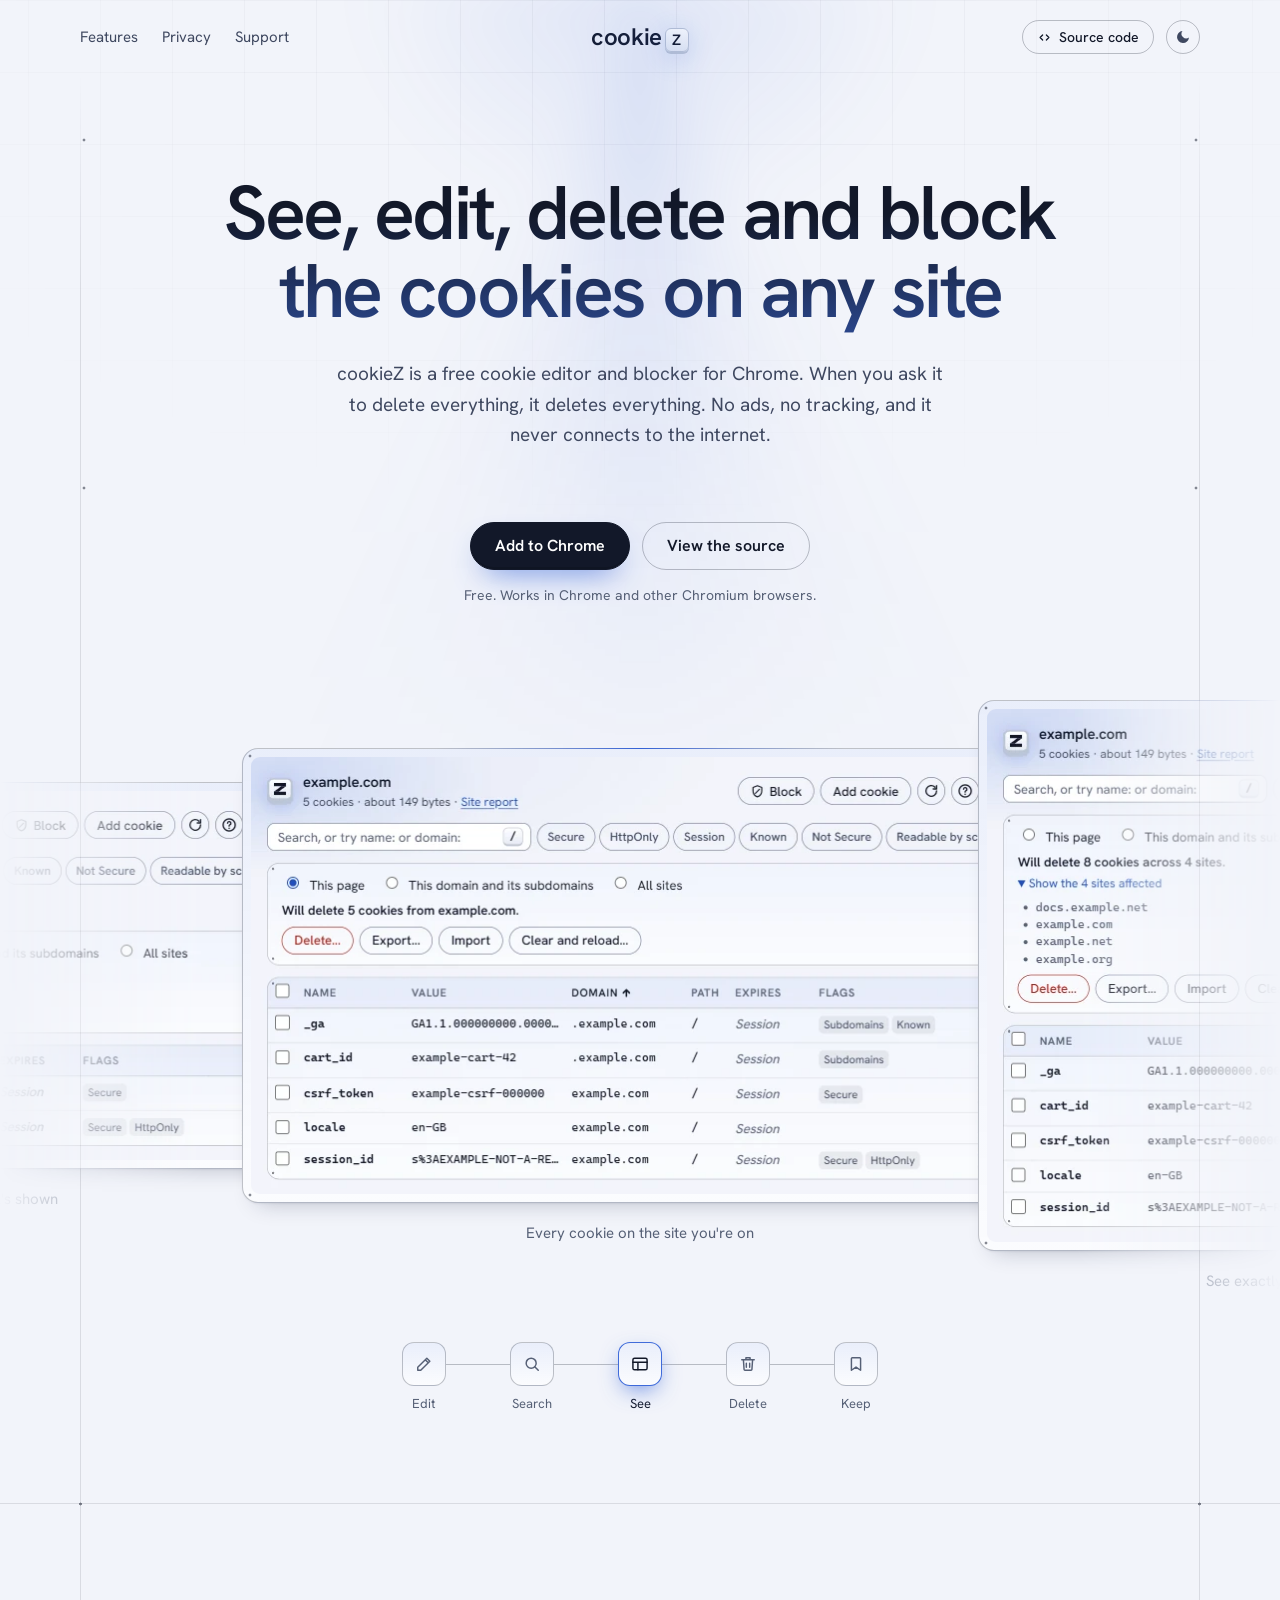
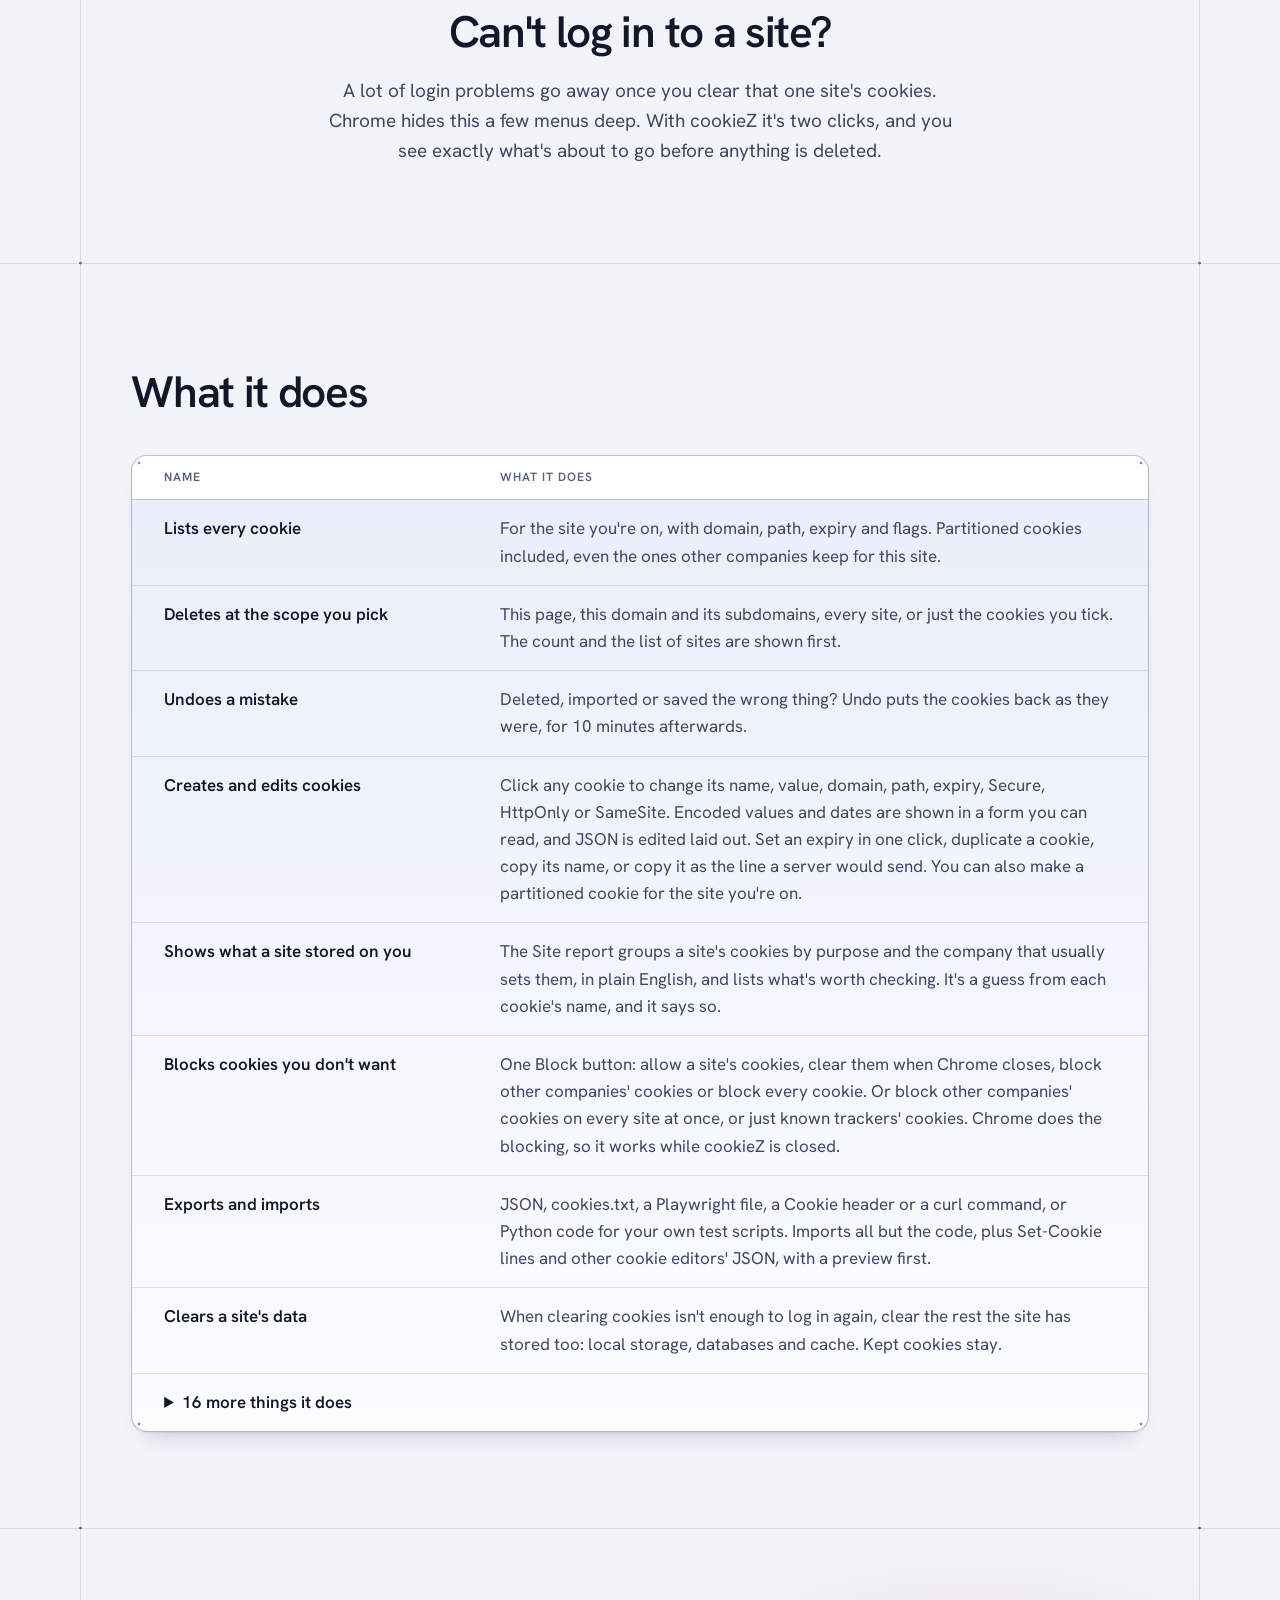
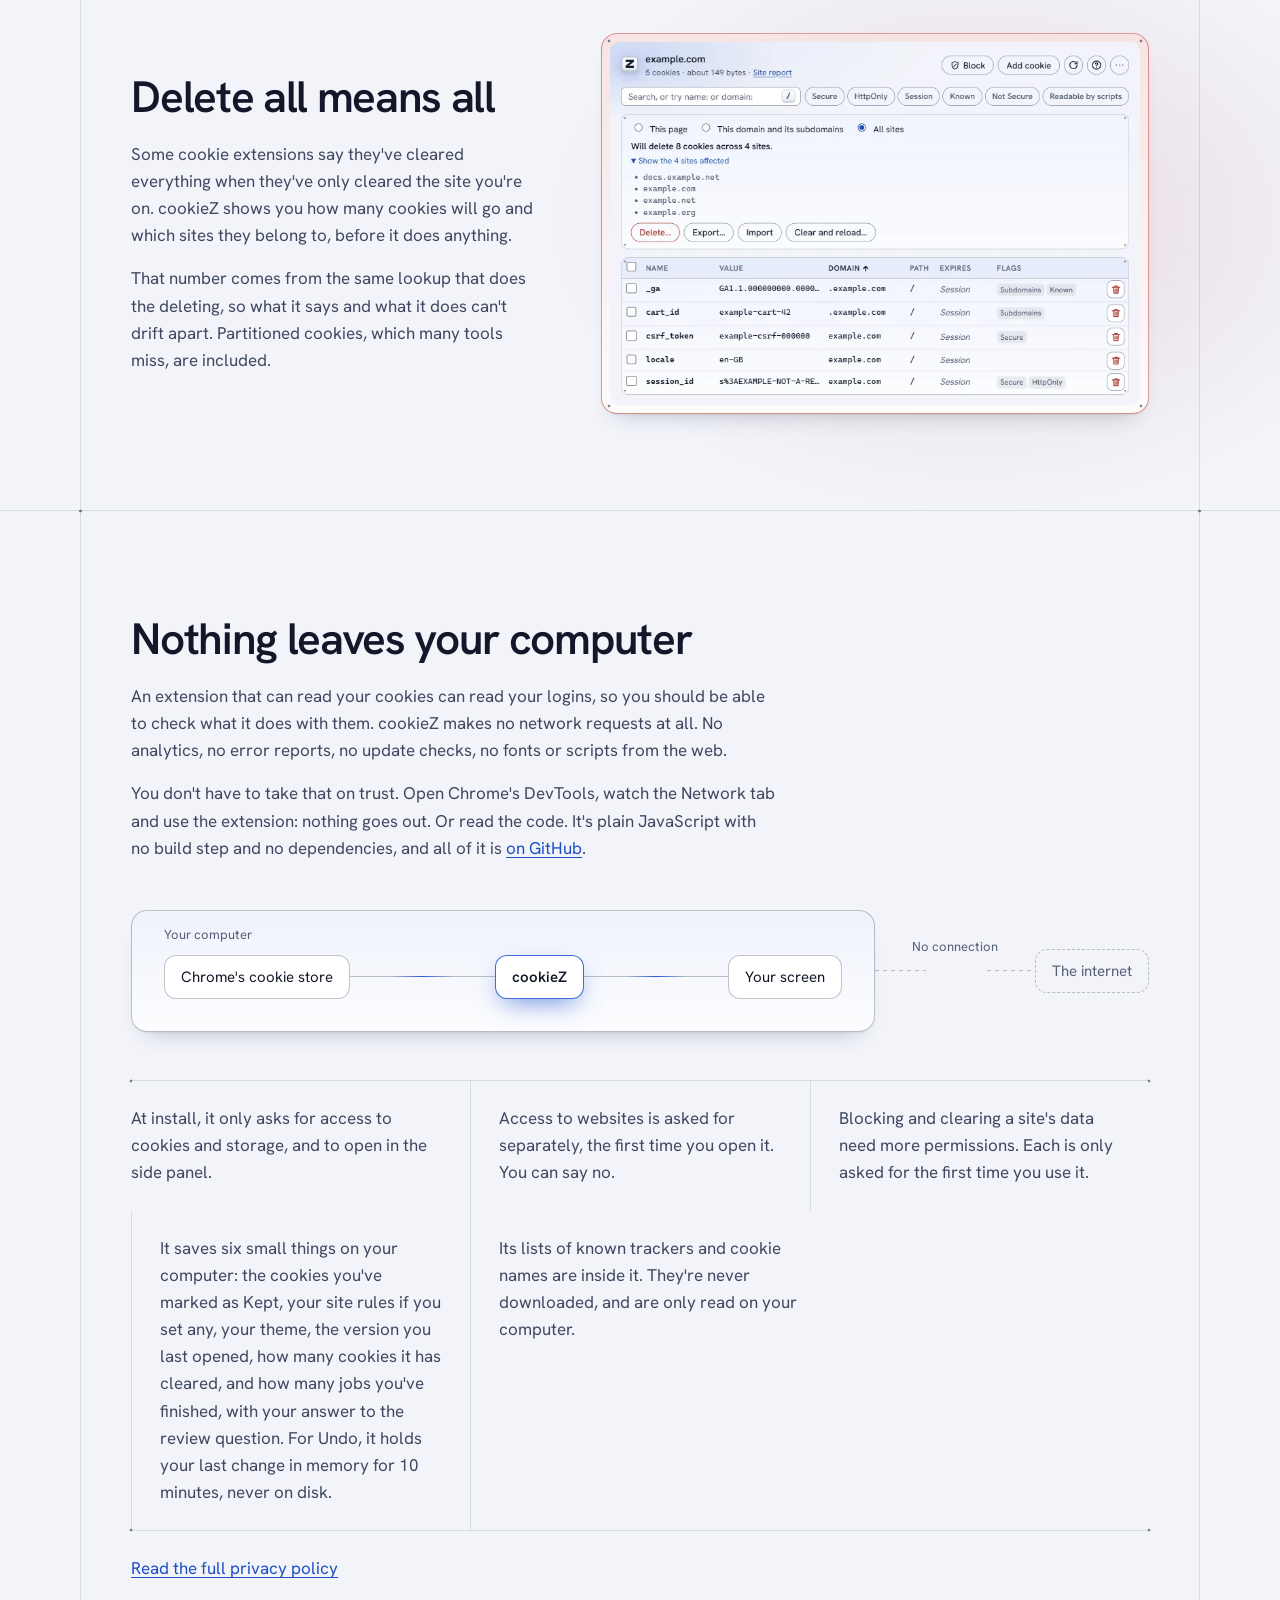
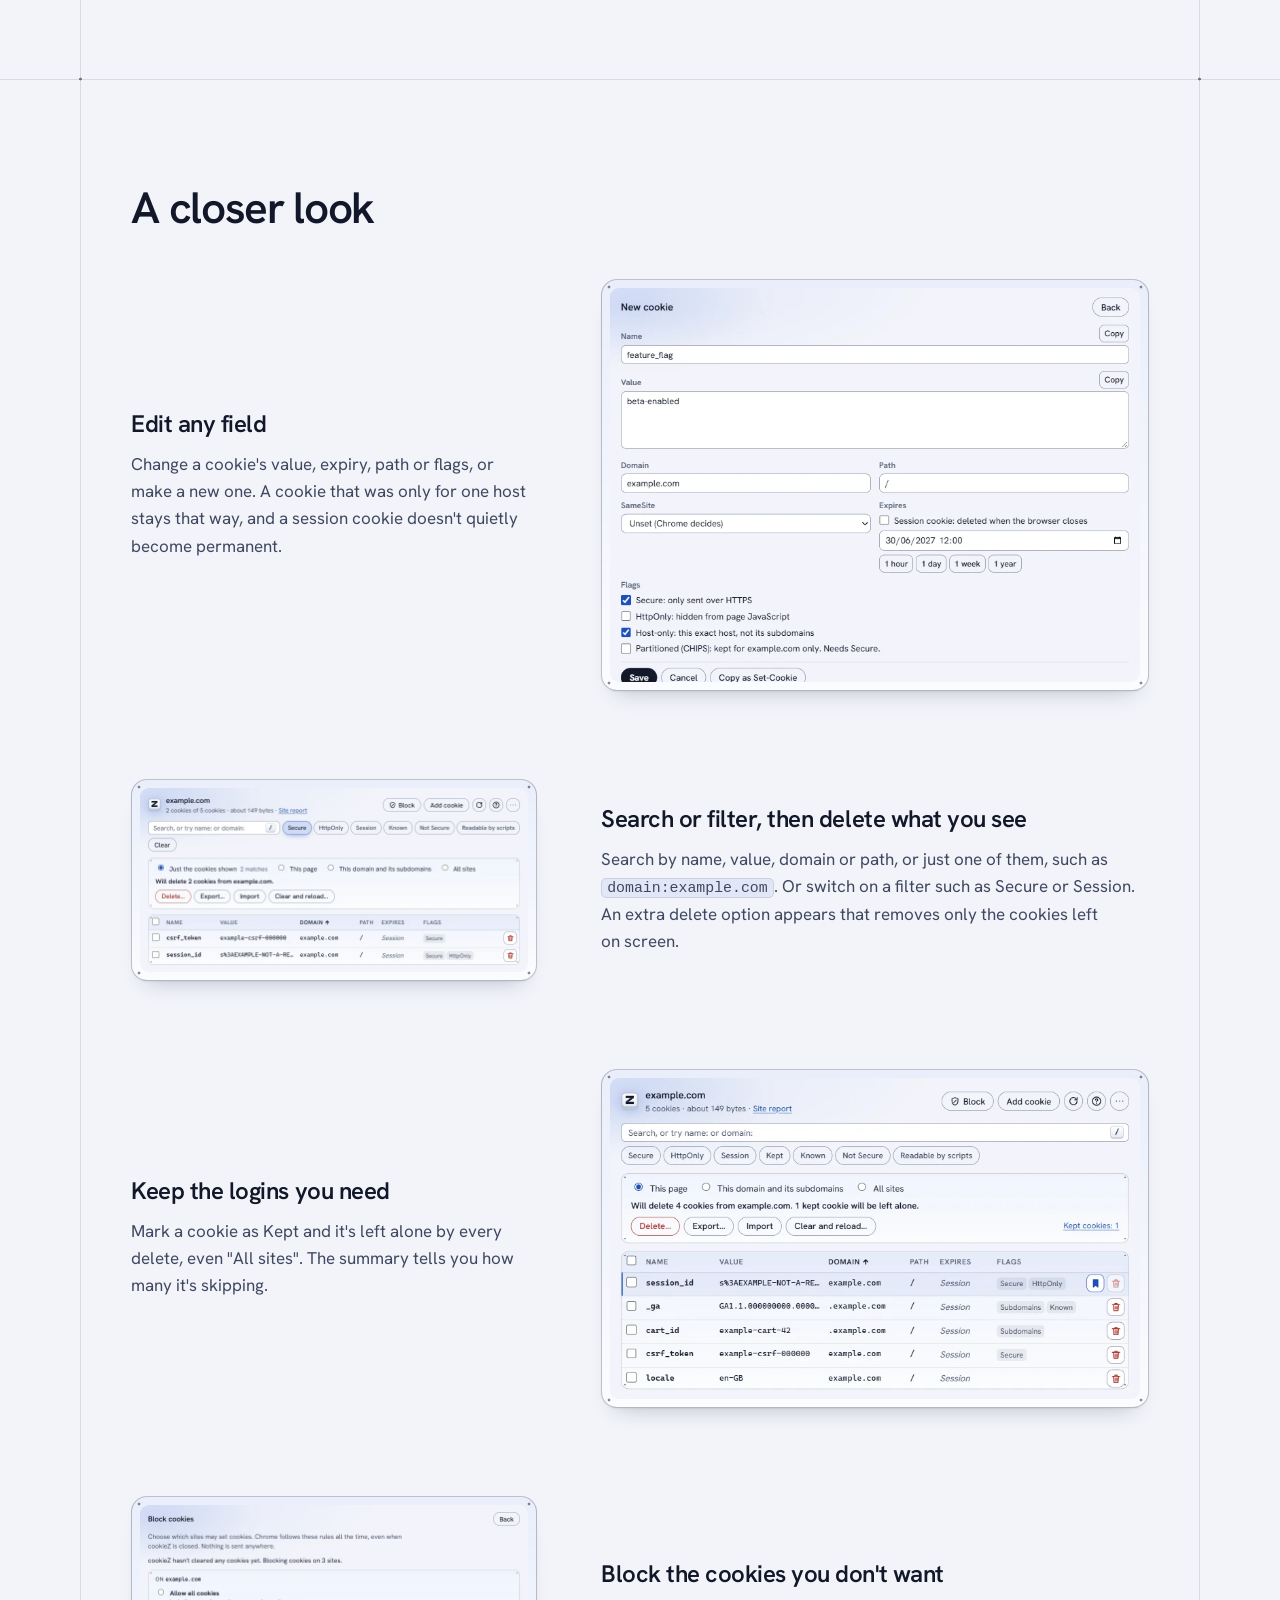
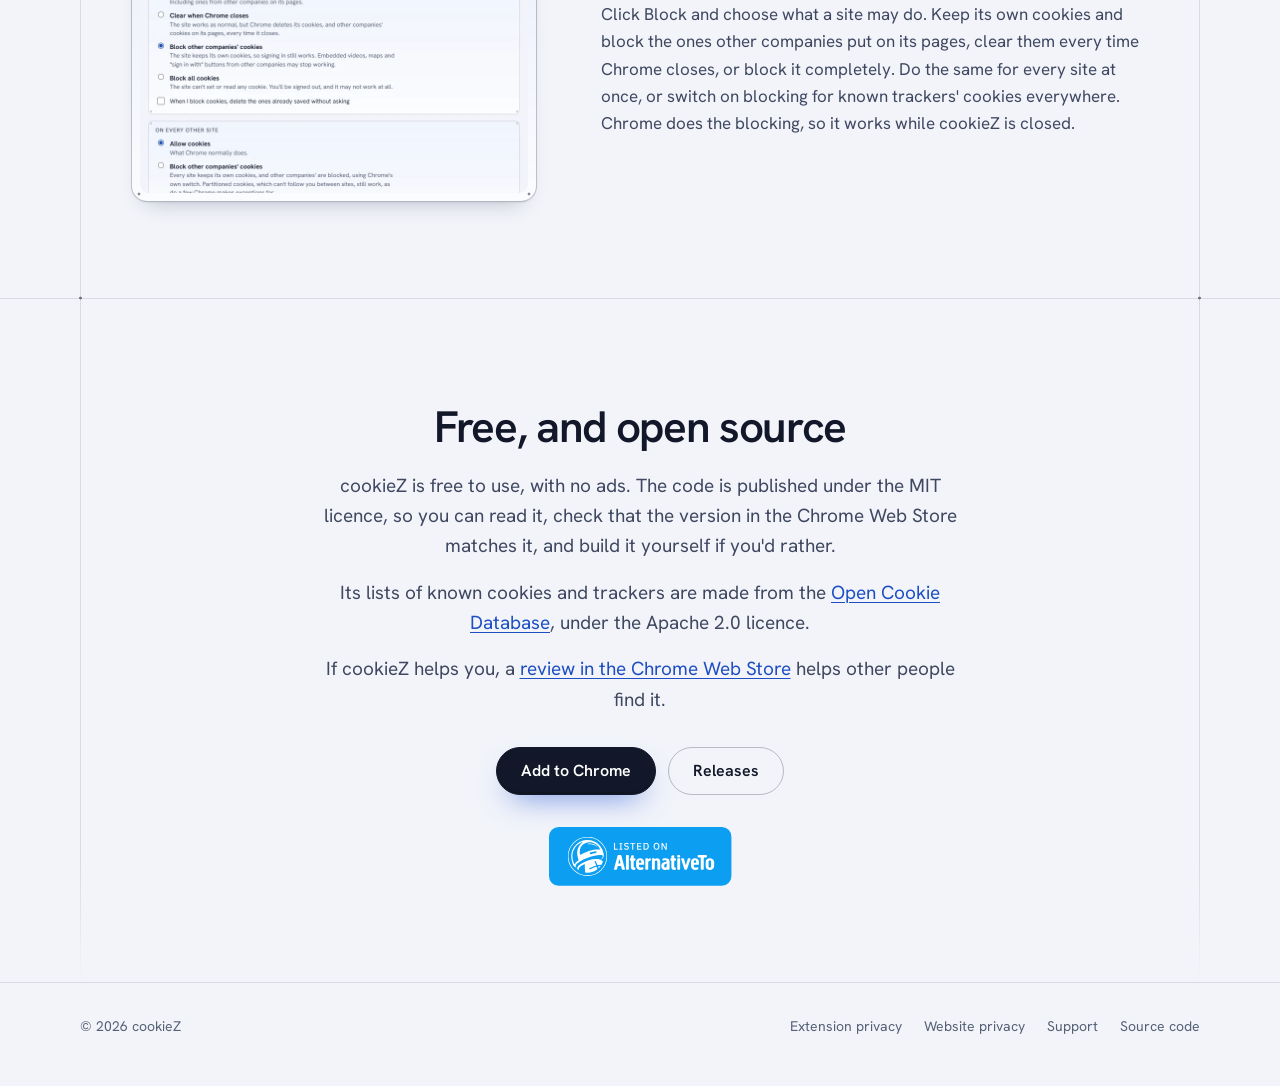
==== commit 292e9bc7: "Side panel: ask for sidePanel at install, so opening it no longer crashes Chrome With sidePanel as a" ====
--- a/docs/index.html
+++ b/docs/index.html
@@ -293,9 +293,9 @@
           <span class="chip off">The internet</span>
         </div>
         <ul class="facts ticks">
-          <li>At install, it only asks for access to cookies and storage.</li>
+          <li>At install, it only asks for access to cookies and storage, and to open in the side panel.</li>
           <li>Access to websites is asked for separately, the first time you open it. You can say no.</li>
-          <li>Blocking, clearing a site's data and the side panel need more permissions. Each is only asked for the first time you use it.</li>
+          <li>Blocking and clearing a site's data need more permissions. Each is only asked for the first time you use it.</li>
           <li>It saves six small things on your computer: the cookies you've marked as Kept, your site rules if you set any, your theme, the version you last opened, how many cookies it has cleared, and how many jobs you've finished, with your answer to the review question. For Undo, it holds your last change in memory for 10 minutes, never on disk.</li>
           <li>Its lists of known trackers and cookie names are inside it. They're never downloaded, and are only read on your computer.</li>
         </ul>
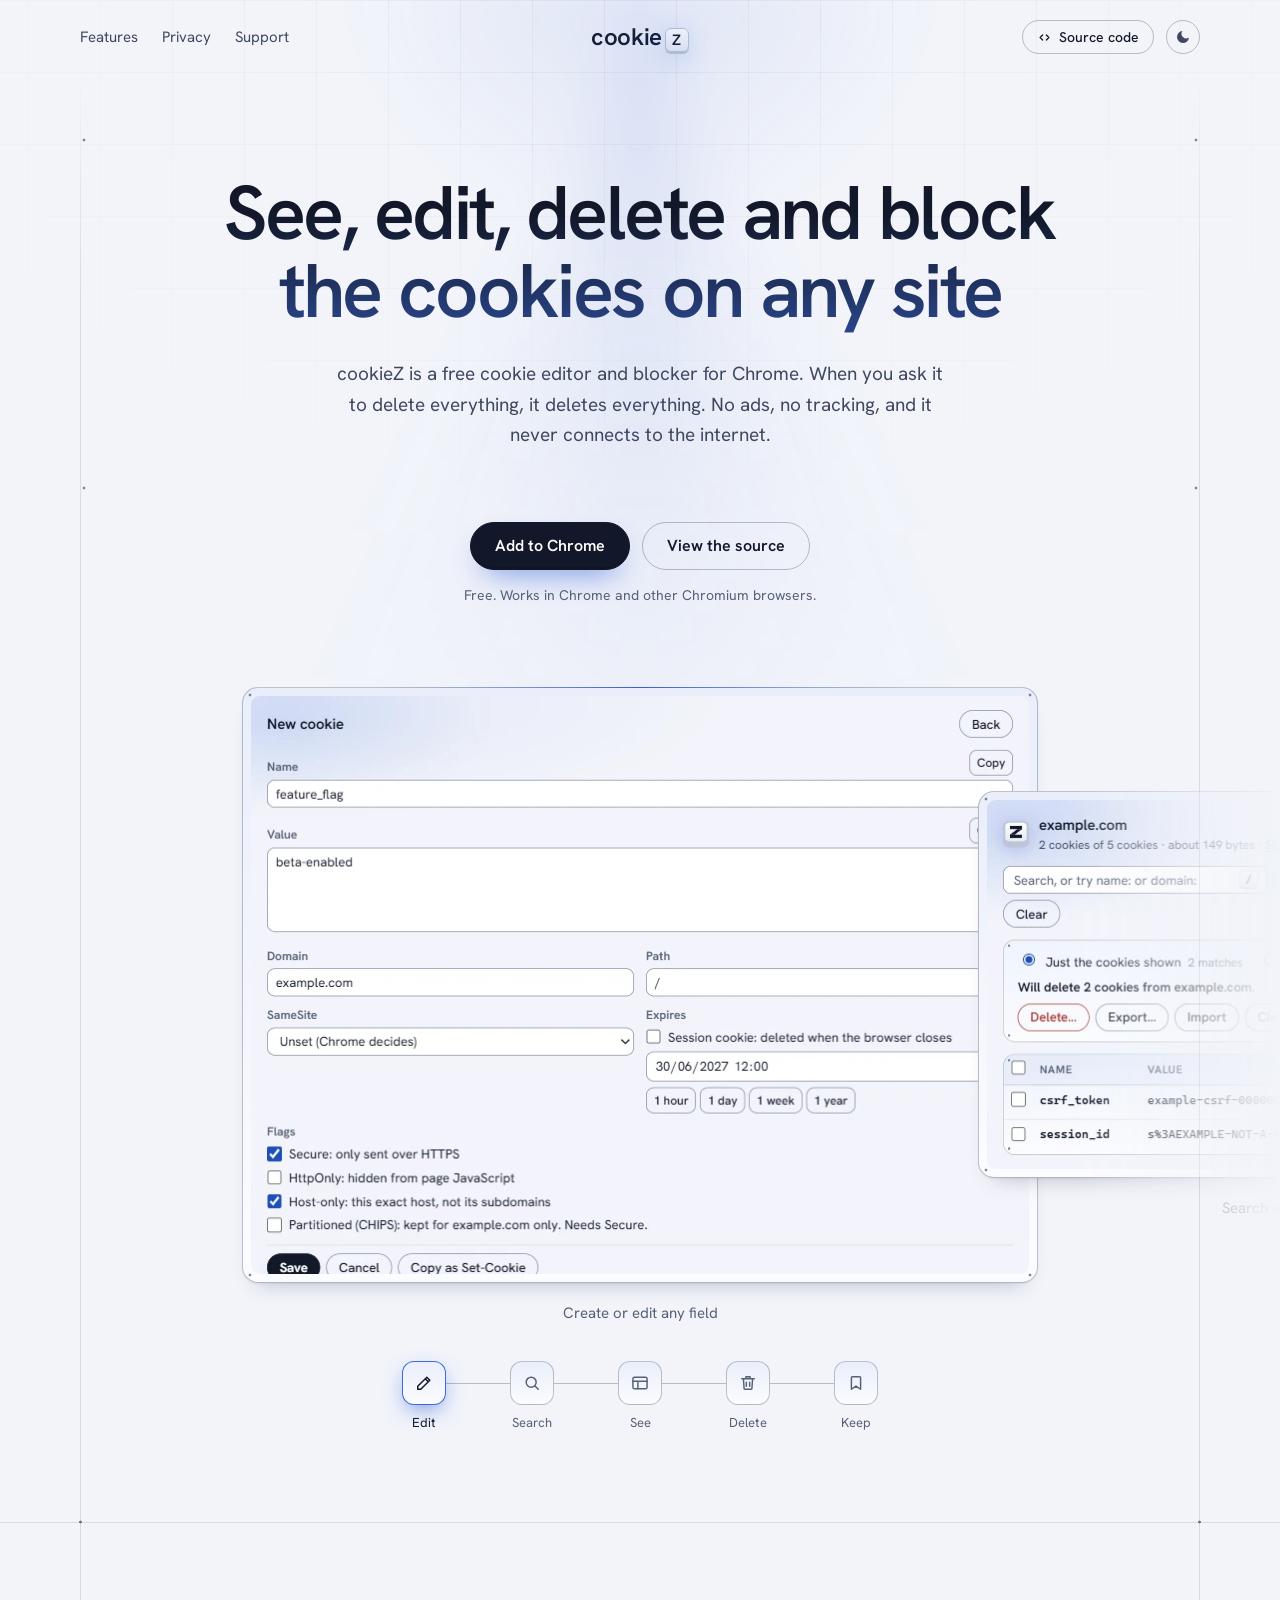
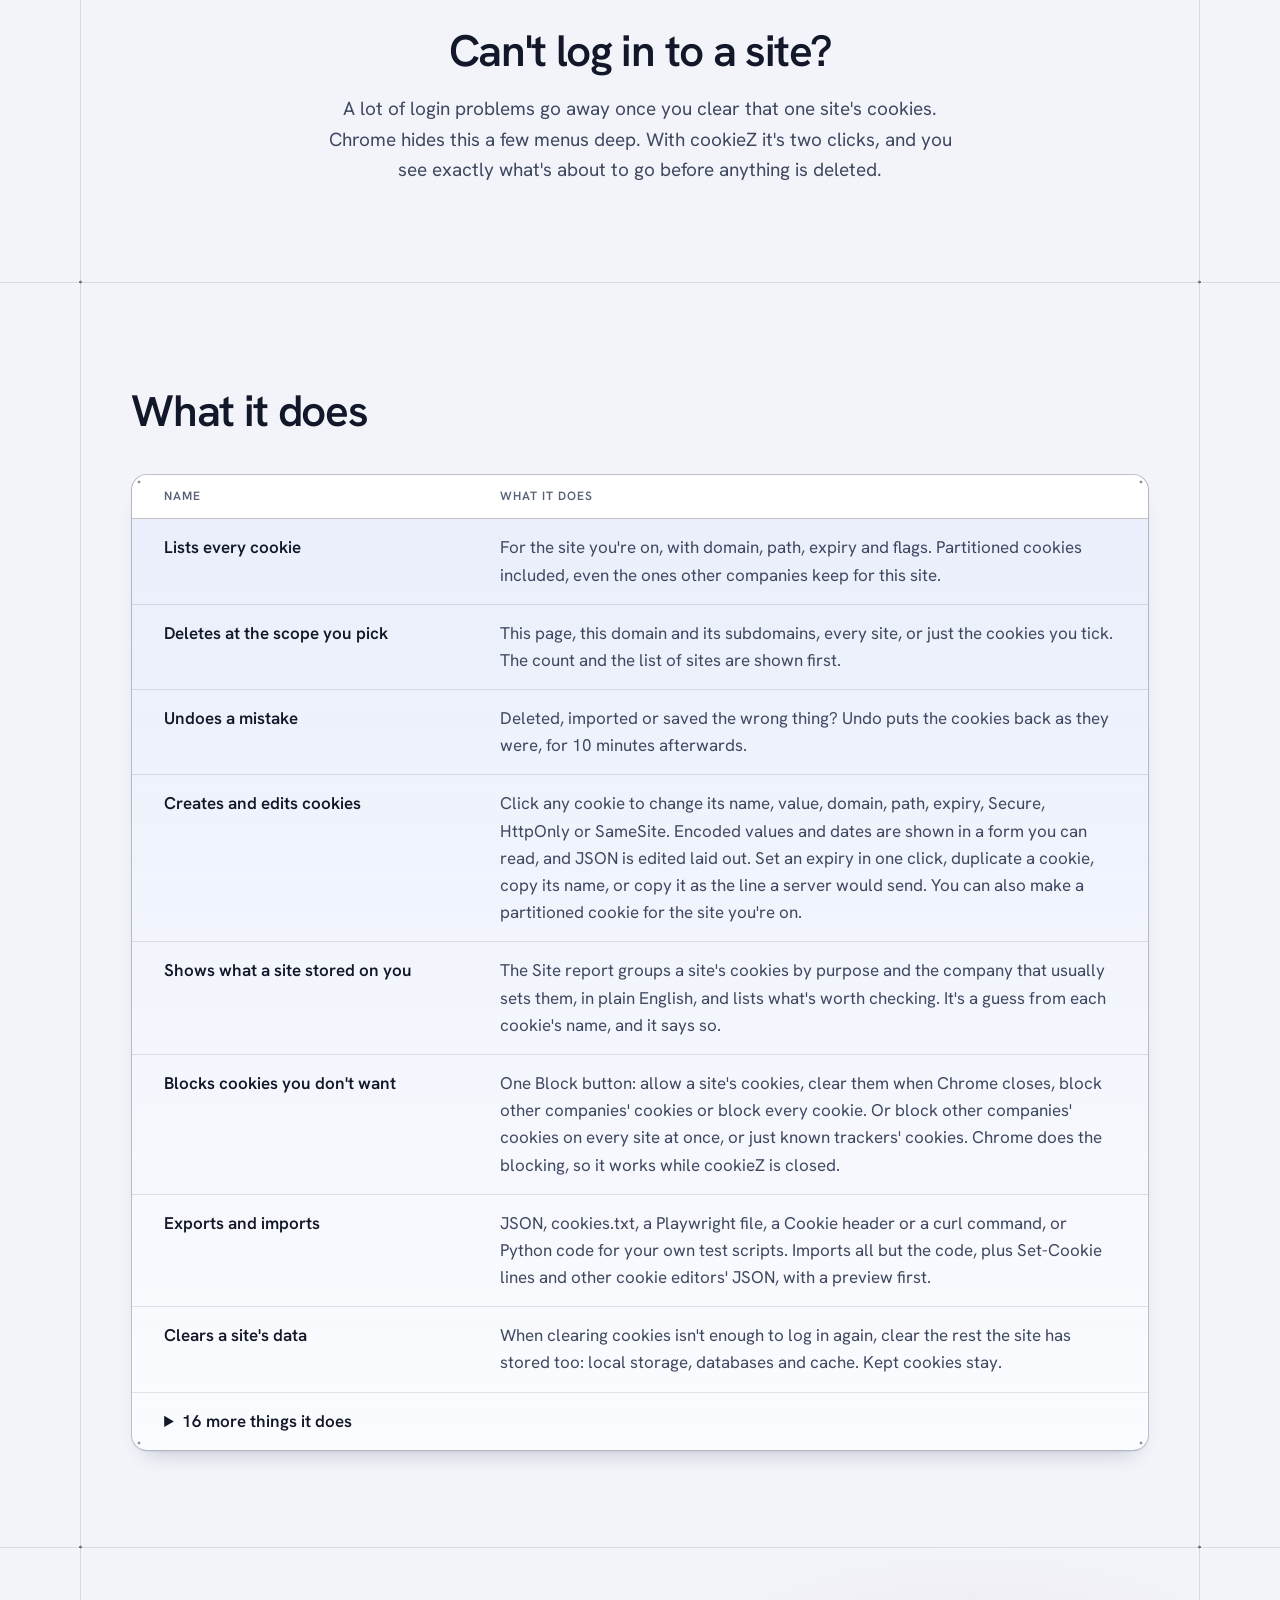
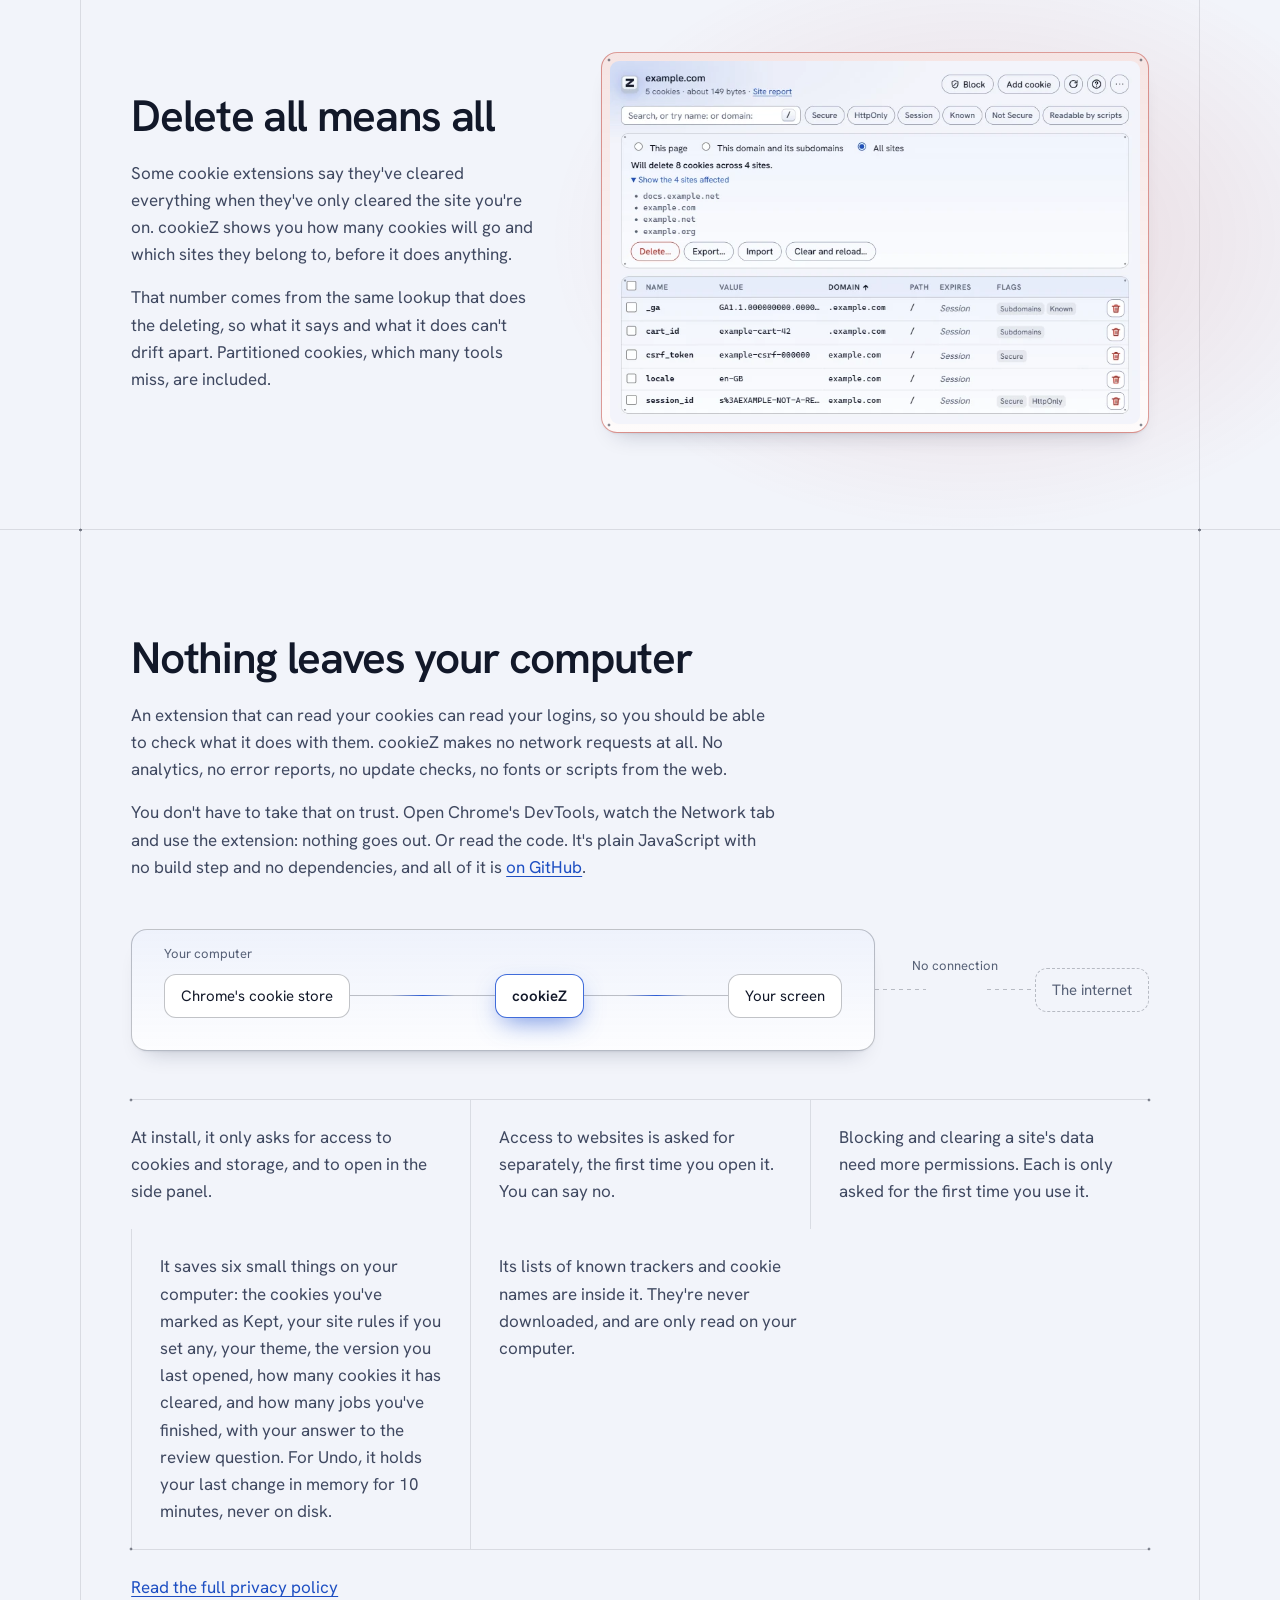
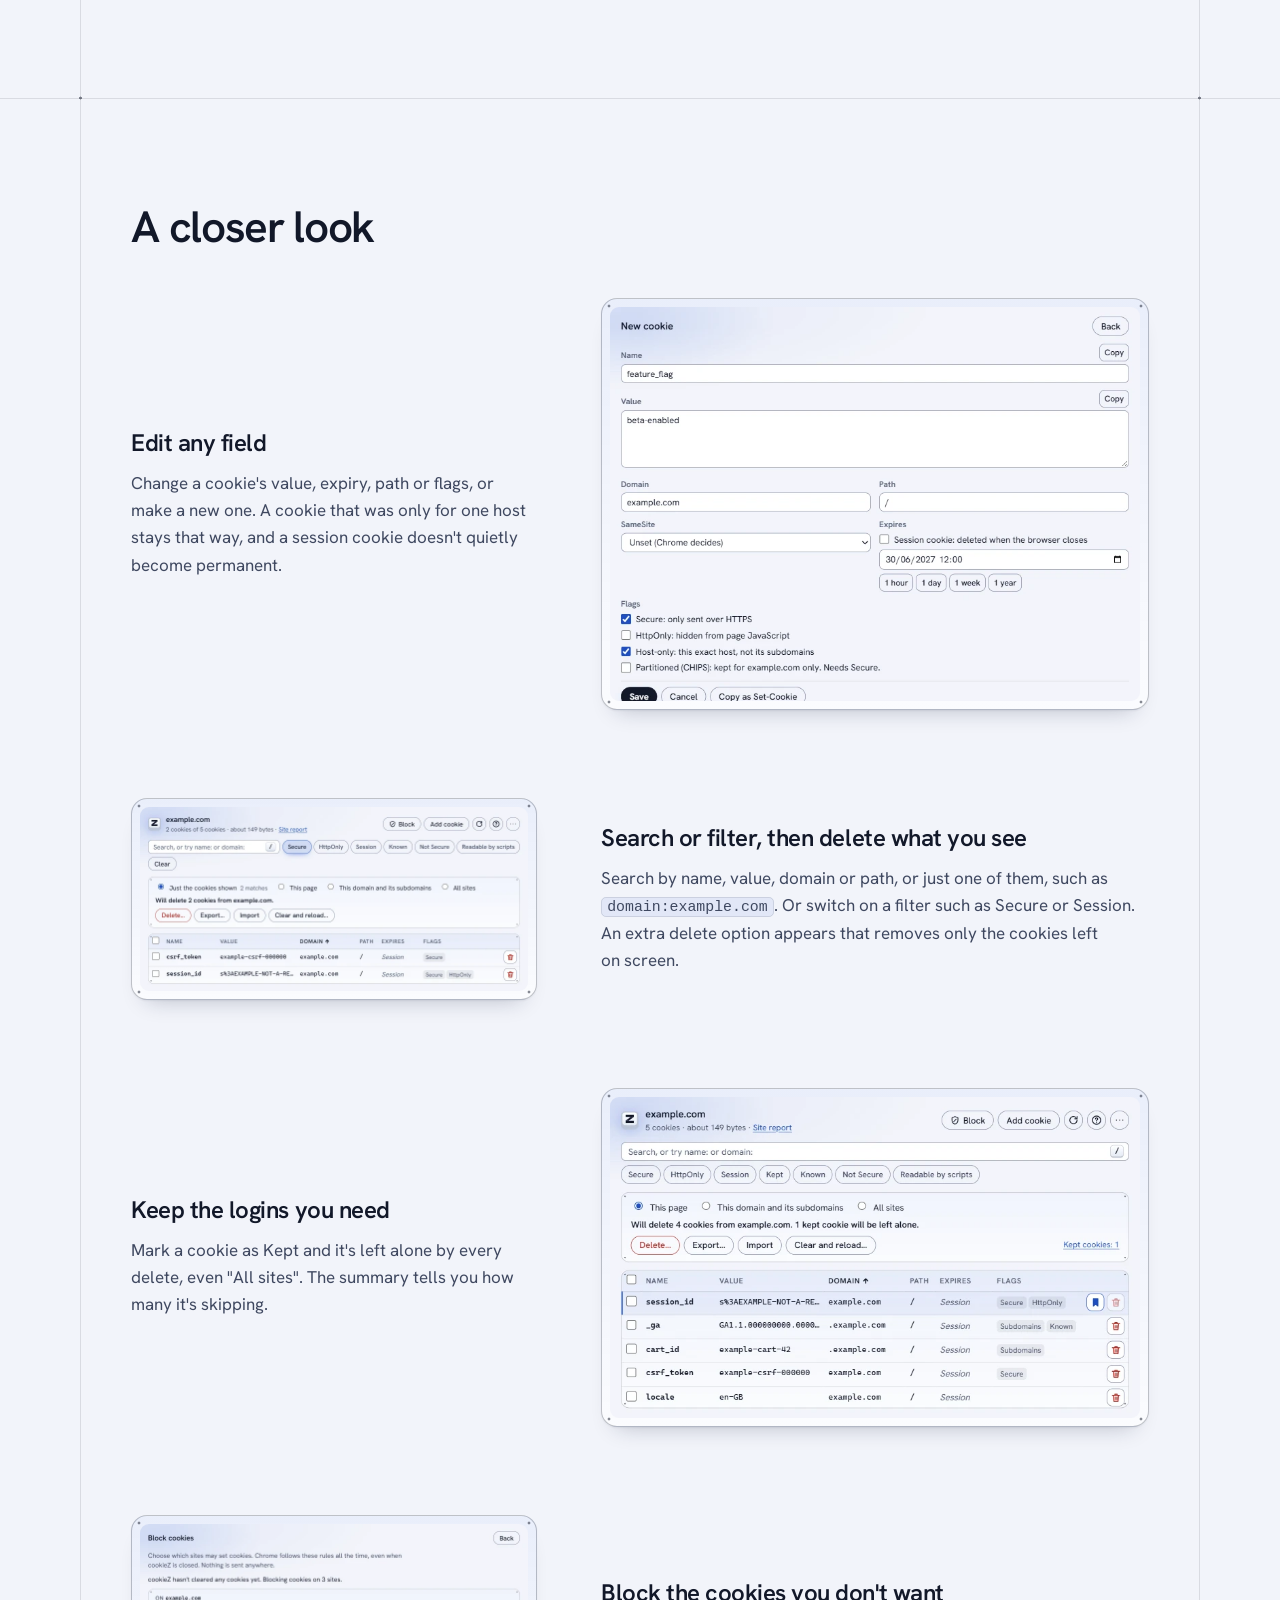
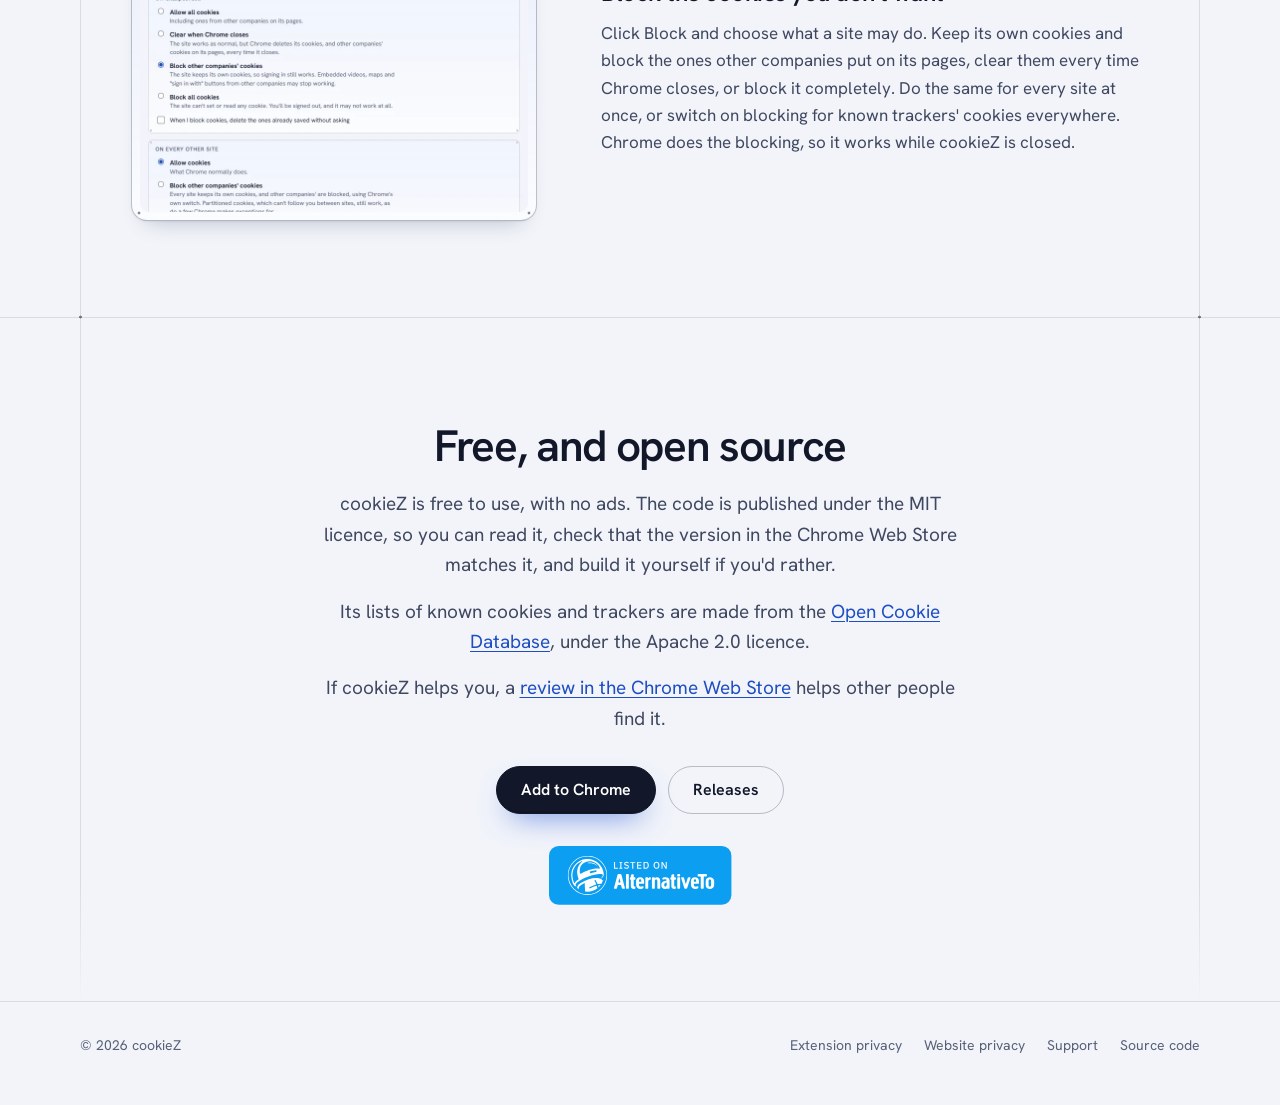
==== commit 837b6bc9: "Site, README and llms.txt: the popup's six languages, ?v=2.3.0" ====
--- a/docs/index.html
+++ b/docs/index.html
@@ -50,10 +50,10 @@
   <link rel="apple-touch-icon" href="images/icon-128.png">
   <!-- The headline uses this font, so fetch it straight away. -->
   <link rel="preload" href="fonts/hanken-grotesk.woff2" as="font" type="font/woff2" crossorigin>
-  <link rel="stylesheet" href="style.css?v=2.2.0">
-  <script src="carousel.js?v=2.2.0" defer></script>
-  <script src="spotlight.js?v=2.2.0" defer></script>
-  <script src="theme.js?v=2.2.0" defer></script>
+  <link rel="stylesheet" href="style.css?v=2.3.0">
+  <script src="carousel.js?v=2.3.0" defer></script>
+  <script src="spotlight.js?v=2.3.0" defer></script>
+  <script src="theme.js?v=2.3.0" defer></script>
 </head>
 <body>
   <a class="skip" href="#main">Skip to content</a>
@@ -124,9 +124,9 @@
               <figure>
                 <div class="plate ticks">
                   <span class="edge" aria-hidden="true"></span>
-                  <img class="shot for-light" src="images/popup-03-edit.webp?v=2.2.0" srcset="images/popup-03-edit@2x.webp?v=2.2.0 2x" width="780" height="561" loading="lazy"
+                  <img class="shot for-light" src="images/popup-03-edit.webp?v=2.3.0" srcset="images/popup-03-edit@2x.webp?v=2.3.0 2x" width="780" height="561" loading="lazy"
                        alt="The editor creating a new cookie, with every field shown: name, value, domain, path, SameSite, expiry and flags.">
-                  <img class="shot for-dark" src="images/popup-03-edit-dark.webp?v=2.2.0" srcset="images/popup-03-edit-dark@2x.webp?v=2.2.0 2x" width="780" height="561" loading="lazy"
+                  <img class="shot for-dark" src="images/popup-03-edit-dark.webp?v=2.3.0" srcset="images/popup-03-edit-dark@2x.webp?v=2.3.0 2x" width="780" height="561" loading="lazy"
                        alt="The editor creating a new cookie, with every field shown: name, value, domain, path, SameSite, expiry and flags.">
                 </div>
                 <figcaption>Create or edit any field</figcaption>
@@ -136,9 +136,9 @@
               <figure>
                 <div class="plate ticks">
                   <span class="edge" aria-hidden="true"></span>
-                  <img class="shot for-light" src="images/popup-04-search.webp?v=2.2.0" srcset="images/popup-04-search@2x.webp?v=2.2.0 2x" width="780" height="454" loading="lazy"
+                  <img class="shot for-light" src="images/popup-04-search.webp?v=2.3.0" srcset="images/popup-04-search@2x.webp?v=2.3.0 2x" width="780" height="454" loading="lazy"
                        alt="The Secure filter switched on, showing the two cookies that match, with the delete scope set to just the cookies shown.">
-                  <img class="shot for-dark" src="images/popup-04-search-dark.webp?v=2.2.0" srcset="images/popup-04-search-dark@2x.webp?v=2.2.0 2x" width="780" height="454" loading="lazy"
+                  <img class="shot for-dark" src="images/popup-04-search-dark.webp?v=2.3.0" srcset="images/popup-04-search-dark@2x.webp?v=2.3.0 2x" width="780" height="454" loading="lazy"
                        alt="The Secure filter switched on, showing the two cookies that match, with the delete scope set to just the cookies shown.">
                 </div>
                 <figcaption>Search or filter, then delete only what's shown</figcaption>
@@ -148,9 +148,9 @@
               <figure>
                 <div class="plate ticks">
                   <span class="edge" aria-hidden="true"></span>
-                  <img class="shot for-light" src="images/popup-01-overview.webp?v=2.2.0" srcset="images/popup-01-overview@2x.webp?v=2.2.0 2x" width="780" height="495" loading="lazy"
+                  <img class="shot for-light" src="images/popup-01-overview.webp?v=2.3.0" srcset="images/popup-01-overview@2x.webp?v=2.3.0 2x" width="780" height="495" loading="lazy"
                        alt="The cookieZ popup on example.com, listing four cookies with their domain, path, expiry and flags, and the delete panel above them.">
-                  <img class="shot for-dark" src="images/popup-01-overview-dark.webp?v=2.2.0" srcset="images/popup-01-overview-dark@2x.webp?v=2.2.0 2x" width="780" height="495" loading="lazy"
+                  <img class="shot for-dark" src="images/popup-01-overview-dark.webp?v=2.3.0" srcset="images/popup-01-overview-dark@2x.webp?v=2.3.0 2x" width="780" height="495" loading="lazy"
                        alt="The cookieZ popup on example.com, listing four cookies with their domain, path, expiry and flags, and the delete panel above them.">
                 </div>
                 <figcaption>Every cookie on the site you're on</figcaption>
@@ -160,9 +160,9 @@
               <figure>
                 <div class="plate ticks">
                   <span class="edge" aria-hidden="true"></span>
-                  <img class="shot for-light" src="images/popup-02-delete-scope.webp?v=2.2.0" srcset="images/popup-02-delete-scope@2x.webp?v=2.2.0 2x" width="780" height="580" loading="lazy"
+                  <img class="shot for-light" src="images/popup-02-delete-scope.webp?v=2.3.0" srcset="images/popup-02-delete-scope@2x.webp?v=2.3.0 2x" width="780" height="580" loading="lazy"
                        alt="The delete panel with All sites selected: 7 cookies across 4 sites, with the four sites listed underneath.">
-                  <img class="shot for-dark" src="images/popup-02-delete-scope-dark.webp?v=2.2.0" srcset="images/popup-02-delete-scope-dark@2x.webp?v=2.2.0 2x" width="780" height="580" loading="lazy"
+                  <img class="shot for-dark" src="images/popup-02-delete-scope-dark.webp?v=2.3.0" srcset="images/popup-02-delete-scope-dark@2x.webp?v=2.3.0 2x" width="780" height="580" loading="lazy"
                        alt="The delete panel with All sites selected: 7 cookies across 4 sites, with the four sites listed underneath.">
                 </div>
                 <figcaption>See exactly what will be deleted, before it happens</figcaption>
@@ -172,9 +172,9 @@
               <figure>
                 <div class="plate ticks">
                   <span class="edge" aria-hidden="true"></span>
-                  <img class="shot for-light" src="images/popup-05-keep.webp?v=2.2.0" srcset="images/popup-05-keep@2x.webp?v=2.2.0 2x" width="780" height="495" loading="lazy"
+                  <img class="shot for-light" src="images/popup-05-keep.webp?v=2.3.0" srcset="images/popup-05-keep@2x.webp?v=2.3.0 2x" width="780" height="495" loading="lazy"
                        alt="A cookie marked as Kept. Its delete button is disabled and the summary says one kept cookie will be left alone.">
-                  <img class="shot for-dark" src="images/popup-05-keep-dark.webp?v=2.2.0" srcset="images/popup-05-keep-dark@2x.webp?v=2.2.0 2x" width="780" height="495" loading="lazy"
+                  <img class="shot for-dark" src="images/popup-05-keep-dark.webp?v=2.3.0" srcset="images/popup-05-keep-dark@2x.webp?v=2.3.0 2x" width="780" height="495" loading="lazy"
                        alt="A cookie marked as Kept. Its delete button is disabled and the summary says one kept cookie will be left alone.">
                 </div>
                 <figcaption>Keep the cookies you don't want to lose</figcaption>
@@ -237,6 +237,7 @@
               <li><strong>Locks an export with a password</strong> <span>Add a password and the file is locked on your computer, using the browser's own encryption. Import asks for the password. It's never saved, so don't lose it. If an export holds sign-in cookies and has no password, cookieZ says so.</span></li>
               <li><strong>Reloads the site when you're ready</strong> <span>After a delete, an import or an Undo, a button reloads the page you're on, so it starts afresh. Nothing reloads until you click it. Clear and reload clears a site's data and reloads it in one click.</span></li>
               <li><strong>Stays open beside the page</strong> <span>Open cookieZ in Chrome's side panel and it stays there while you work, showing the cookies of whichever tab you're on.</span></li>
+              <li><strong>Speaks your language</strong> <span>English, German, Spanish, French, Japanese and Brazilian Portuguese, following Chrome's own language.</span></li>
               <li><strong>Copies cookies between sites</strong> <span>Import cookies from one site onto another, such as from a staging site to localhost.</span></li>
               <li><strong>Compares with an earlier export</strong> <span>Load an export from before and see which cookies are new since, which have gone and which have changed. Names and sites only, never values, and nothing is written.</span></li>
               <li><strong>Keeps up with the site</strong> <span>When a site sets or changes a cookie, the table updates by itself and marks what changed. A list shows what was added, changed, removed or expired while cookieZ was open.</span></li>
@@ -263,9 +264,9 @@
           <p>That number comes from the same lookup that does the deleting, so what it says and what it does can't drift apart. Partitioned cookies, which many tools miss, are included.</p>
         </div>
         <div class="plate ticks reveal">
-          <img class="shot for-light" src="images/popup-02-delete-scope.webp?v=2.2.0" srcset="images/popup-02-delete-scope@2x.webp?v=2.2.0 2x" width="780" height="580" loading="lazy"
+          <img class="shot for-light" src="images/popup-02-delete-scope.webp?v=2.3.0" srcset="images/popup-02-delete-scope@2x.webp?v=2.3.0 2x" width="780" height="580" loading="lazy"
                alt="The delete panel with All sites selected: 7 cookies across 4 sites, with the four sites listed underneath.">
-          <img class="shot for-dark" src="images/popup-02-delete-scope-dark.webp?v=2.2.0" srcset="images/popup-02-delete-scope-dark@2x.webp?v=2.2.0 2x" width="780" height="580" loading="lazy"
+          <img class="shot for-dark" src="images/popup-02-delete-scope-dark.webp?v=2.3.0" srcset="images/popup-02-delete-scope-dark@2x.webp?v=2.3.0 2x" width="780" height="580" loading="lazy"
                alt="The delete panel with All sites selected: 7 cookies across 4 sites, with the four sites listed underneath.">
         </div>
       </div>
@@ -312,9 +313,9 @@
             <p>Change a cookie's value, expiry, path or flags, or make a new one. A cookie that was only for one host stays that way, and a session cookie doesn't quietly become permanent.</p>
           </div>
           <div class="plate ticks reveal">
-            <img class="shot for-light" src="images/popup-03-edit.webp?v=2.2.0" srcset="images/popup-03-edit@2x.webp?v=2.2.0 2x" width="780" height="561" loading="lazy"
+            <img class="shot for-light" src="images/popup-03-edit.webp?v=2.3.0" srcset="images/popup-03-edit@2x.webp?v=2.3.0 2x" width="780" height="561" loading="lazy"
                  alt="The editor creating a new cookie, with every field shown: name, value, domain, path, SameSite, expiry and flags.">
-            <img class="shot for-dark" src="images/popup-03-edit-dark.webp?v=2.2.0" srcset="images/popup-03-edit-dark@2x.webp?v=2.2.0 2x" width="780" height="561" loading="lazy"
+            <img class="shot for-dark" src="images/popup-03-edit-dark.webp?v=2.3.0" srcset="images/popup-03-edit-dark@2x.webp?v=2.3.0 2x" width="780" height="561" loading="lazy"
                  alt="The editor creating a new cookie, with every field shown: name, value, domain, path, SameSite, expiry and flags.">
           </div>
         </div>
@@ -324,9 +325,9 @@
             <p>Search by name, value, domain or path, or just one of them, such as <code>domain:example.com</code>. Or switch on a filter such as Secure or Session. An extra delete option appears that removes only the cookies left on screen.</p>
           </div>
           <div class="plate ticks reveal">
-            <img class="shot for-light" src="images/popup-04-search.webp?v=2.2.0" srcset="images/popup-04-search@2x.webp?v=2.2.0 2x" width="780" height="454" loading="lazy"
+            <img class="shot for-light" src="images/popup-04-search.webp?v=2.3.0" srcset="images/popup-04-search@2x.webp?v=2.3.0 2x" width="780" height="454" loading="lazy"
                  alt="The Secure filter switched on, showing the two cookies that match, with the delete scope set to just the cookies shown.">
-            <img class="shot for-dark" src="images/popup-04-search-dark.webp?v=2.2.0" srcset="images/popup-04-search-dark@2x.webp?v=2.2.0 2x" width="780" height="454" loading="lazy"
+            <img class="shot for-dark" src="images/popup-04-search-dark.webp?v=2.3.0" srcset="images/popup-04-search-dark@2x.webp?v=2.3.0 2x" width="780" height="454" loading="lazy"
                  alt="The Secure filter switched on, showing the two cookies that match, with the delete scope set to just the cookies shown.">
           </div>
         </div>
@@ -336,9 +337,9 @@
             <p>Mark a cookie as Kept and it's left alone by every delete, even "All sites". The summary tells you how many it's skipping.</p>
           </div>
           <div class="plate ticks reveal">
-            <img class="shot for-light" src="images/popup-05-keep.webp?v=2.2.0" srcset="images/popup-05-keep@2x.webp?v=2.2.0 2x" width="780" height="495" loading="lazy"
+            <img class="shot for-light" src="images/popup-05-keep.webp?v=2.3.0" srcset="images/popup-05-keep@2x.webp?v=2.3.0 2x" width="780" height="495" loading="lazy"
                  alt="A cookie marked as Kept. Its delete button is disabled and the summary says one kept cookie will be left alone.">
-            <img class="shot for-dark" src="images/popup-05-keep-dark.webp?v=2.2.0" srcset="images/popup-05-keep-dark@2x.webp?v=2.2.0 2x" width="780" height="495" loading="lazy"
+            <img class="shot for-dark" src="images/popup-05-keep-dark.webp?v=2.3.0" srcset="images/popup-05-keep-dark@2x.webp?v=2.3.0 2x" width="780" height="495" loading="lazy"
                  alt="A cookie marked as Kept. Its delete button is disabled and the summary says one kept cookie will be left alone.">
           </div>
         </div>
@@ -348,9 +349,9 @@
             <p>Click Block and choose what a site may do. Keep its own cookies and block the ones other companies put on its pages, clear them every time Chrome closes, or block it completely. Do the same for every site at once, or switch on blocking for known trackers' cookies everywhere. Chrome does the blocking, so it works while cookieZ is closed.</p>
           </div>
           <div class="plate ticks reveal">
-            <img class="shot for-light" src="images/popup-06-rules.webp?v=2.2.0" srcset="images/popup-06-rules@2x.webp?v=2.2.0 2x" width="780" height="580" loading="lazy"
+            <img class="shot for-light" src="images/popup-06-rules.webp?v=2.3.0" srcset="images/popup-06-rules@2x.webp?v=2.3.0 2x" width="780" height="580" loading="lazy"
                  alt="The Site rules screen. One site is set to block other companies' cookies, and a list shows every site with a rule.">
-            <img class="shot for-dark" src="images/popup-06-rules-dark.webp?v=2.2.0" srcset="images/popup-06-rules-dark@2x.webp?v=2.2.0 2x" width="780" height="580" loading="lazy"
+            <img class="shot for-dark" src="images/popup-06-rules-dark.webp?v=2.3.0" srcset="images/popup-06-rules-dark@2x.webp?v=2.3.0 2x" width="780" height="580" loading="lazy"
                  alt="The Site rules screen. One site is set to block other companies' cookies, and a list shows every site with a rule.">
           </div>
         </div>
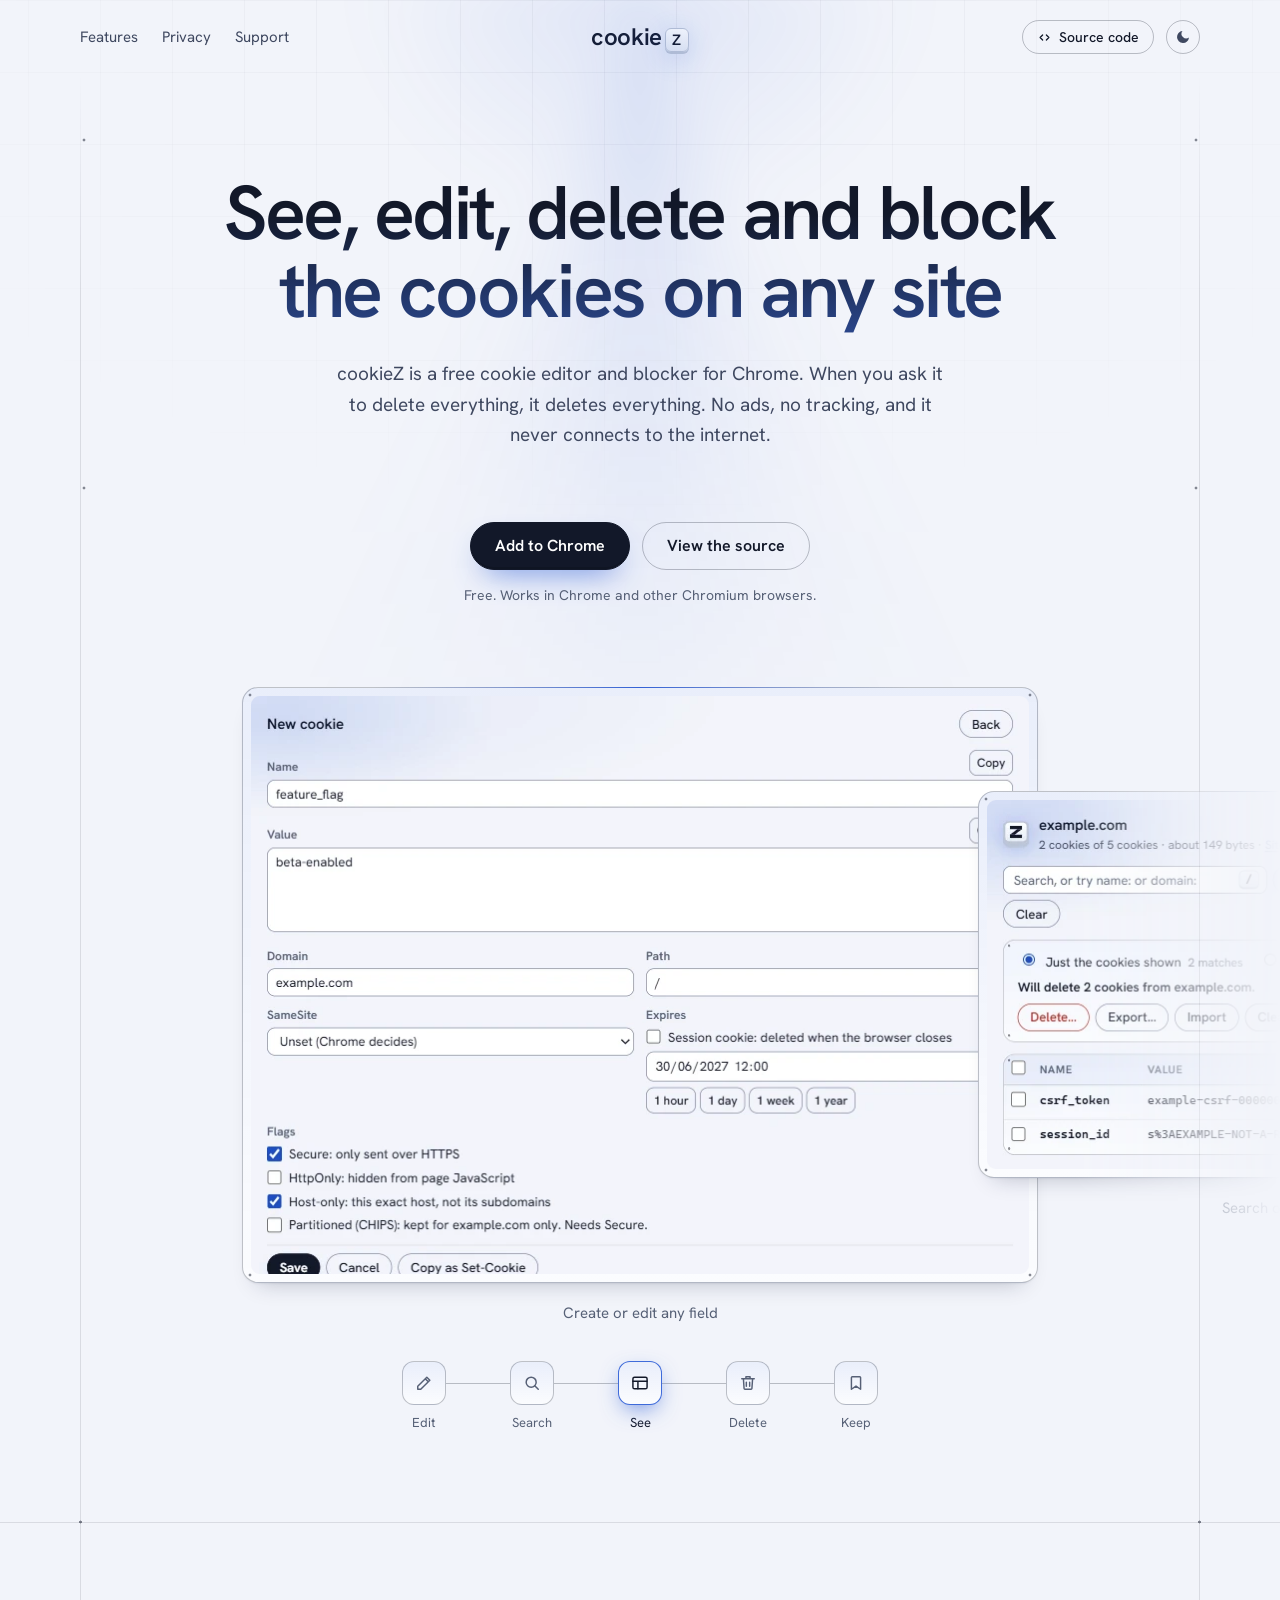
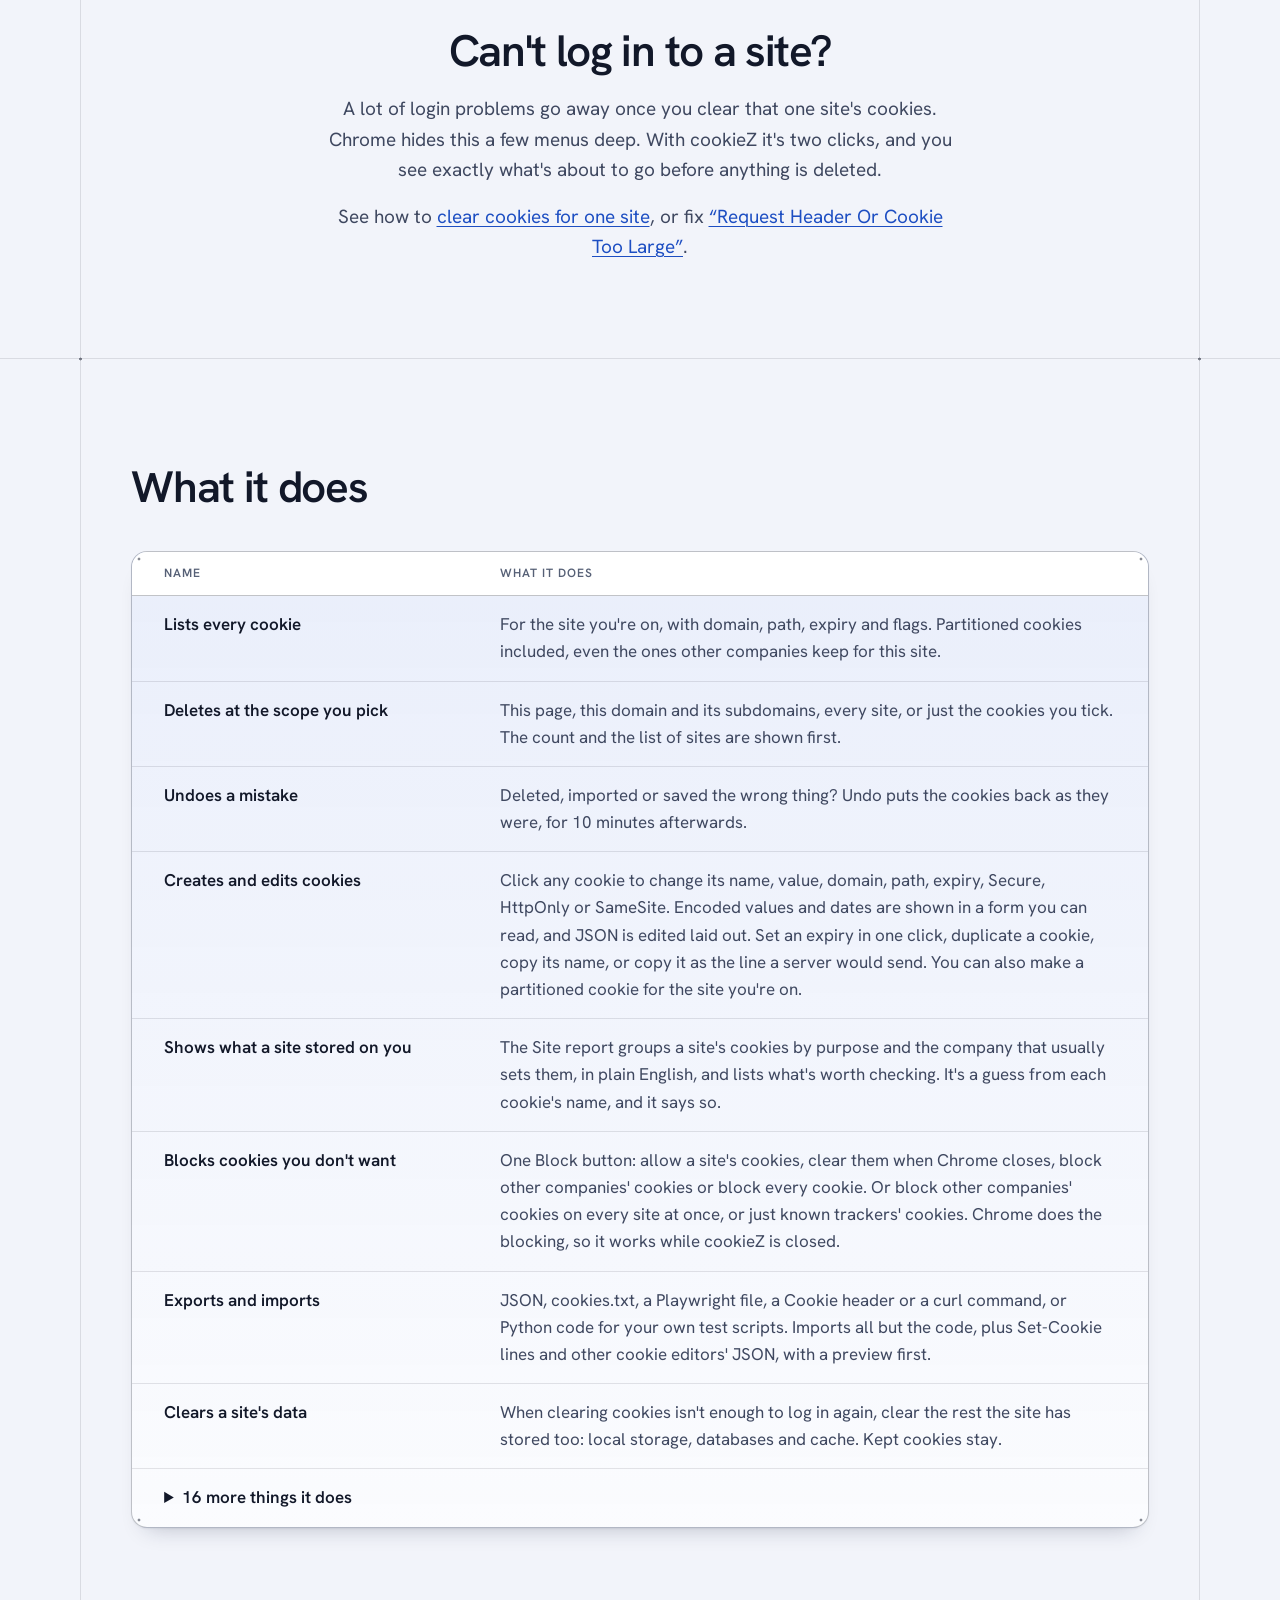
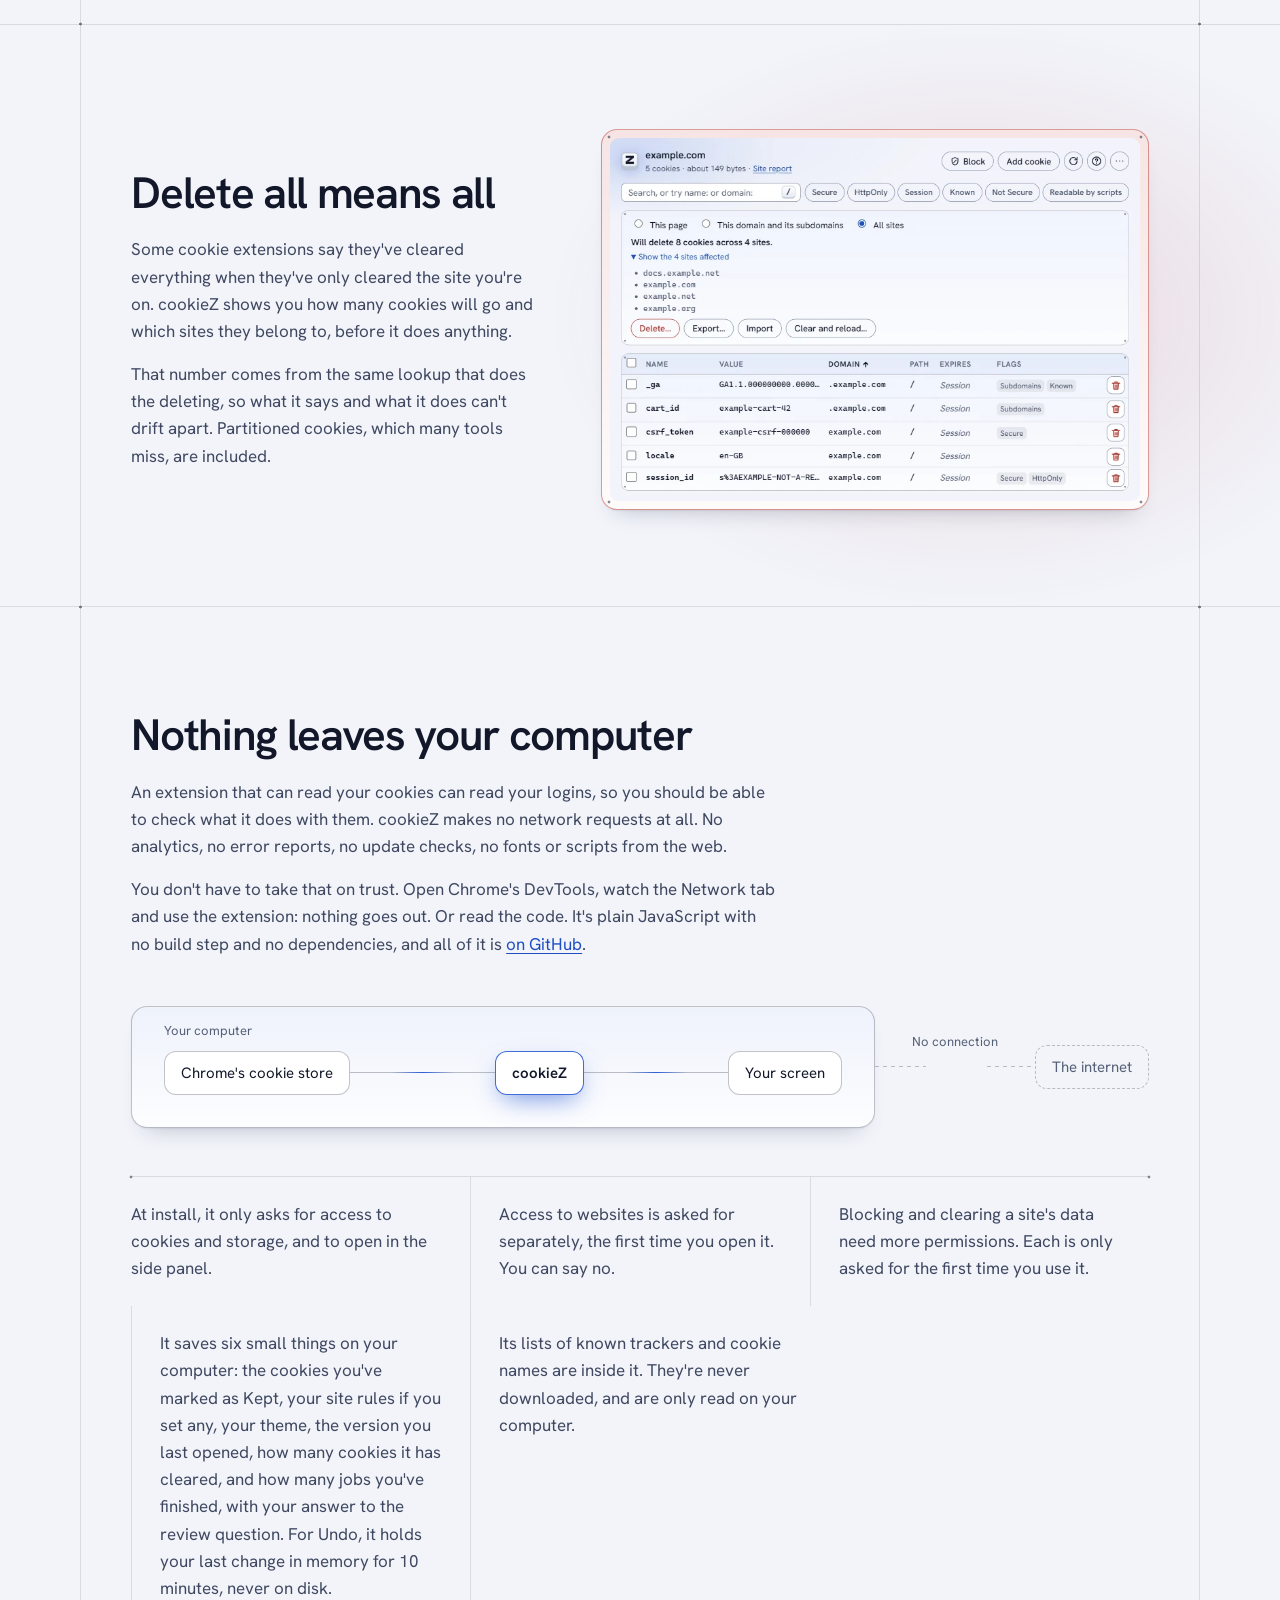
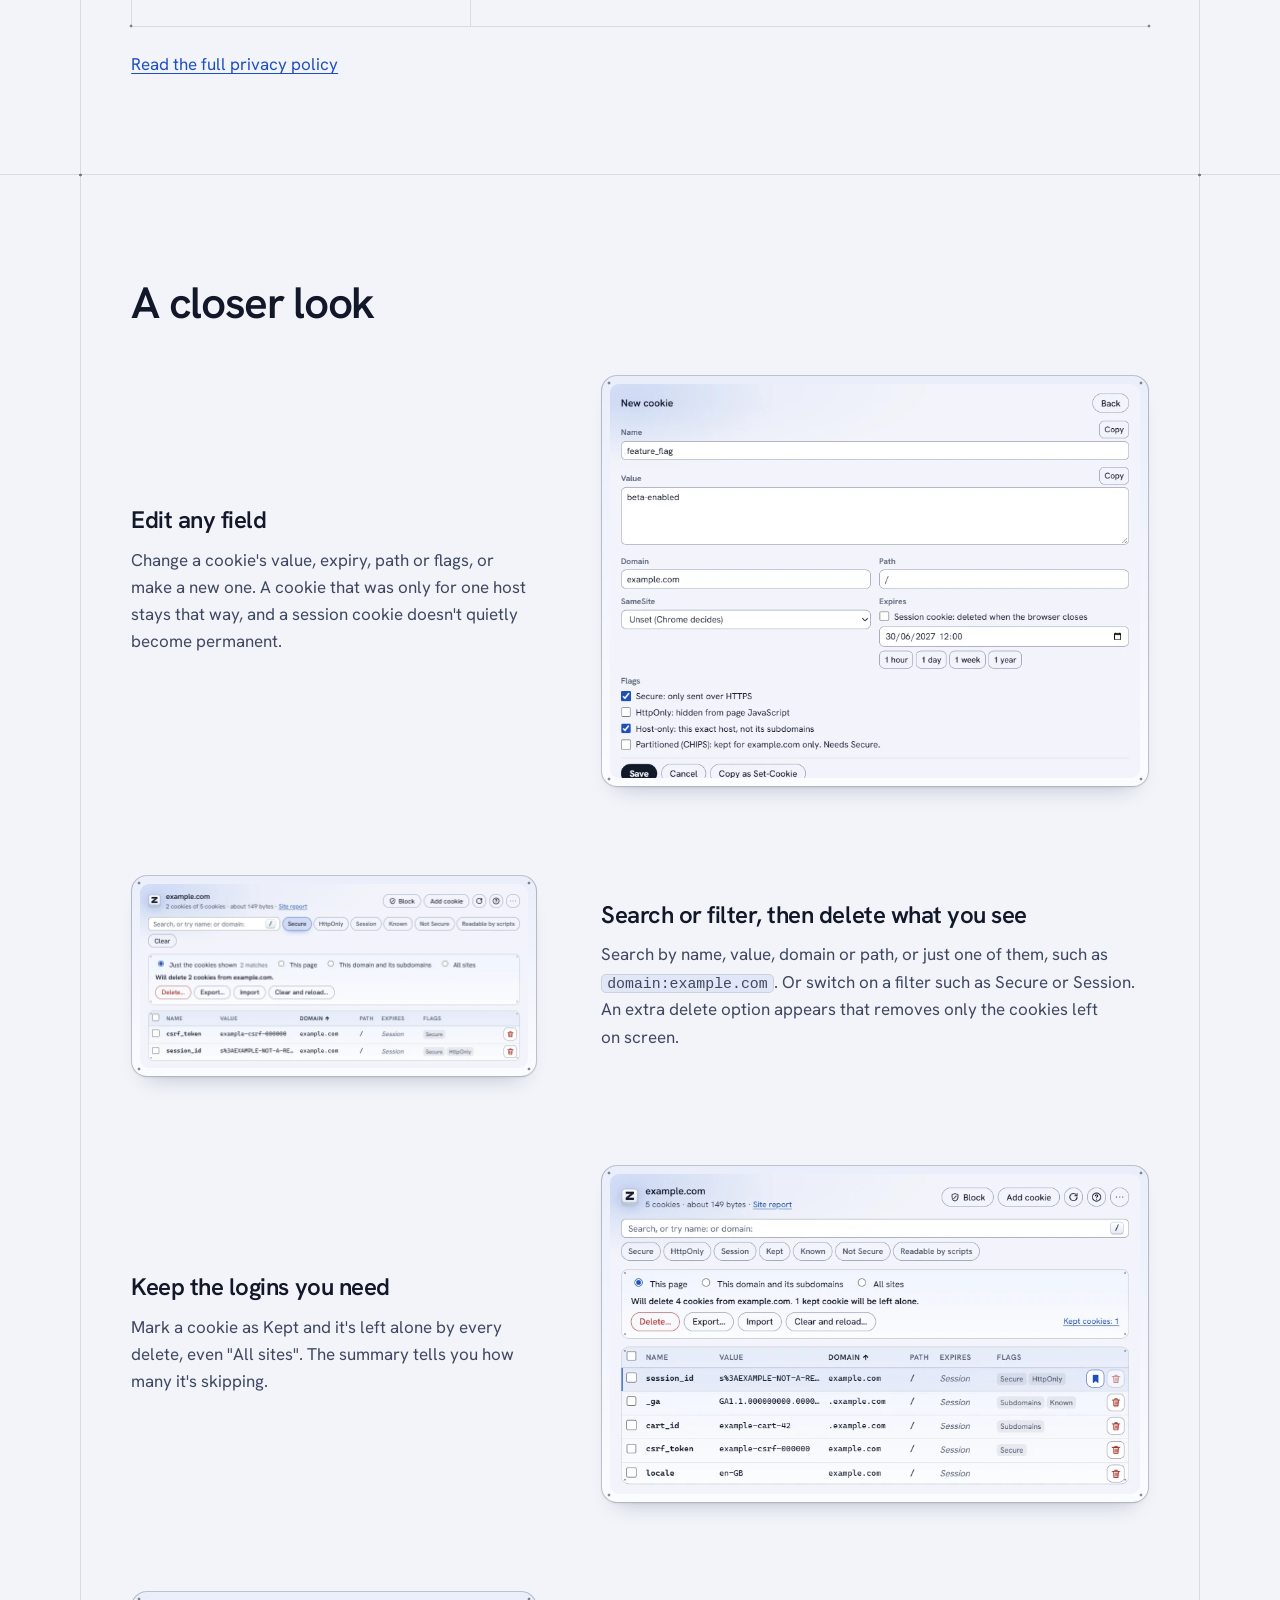
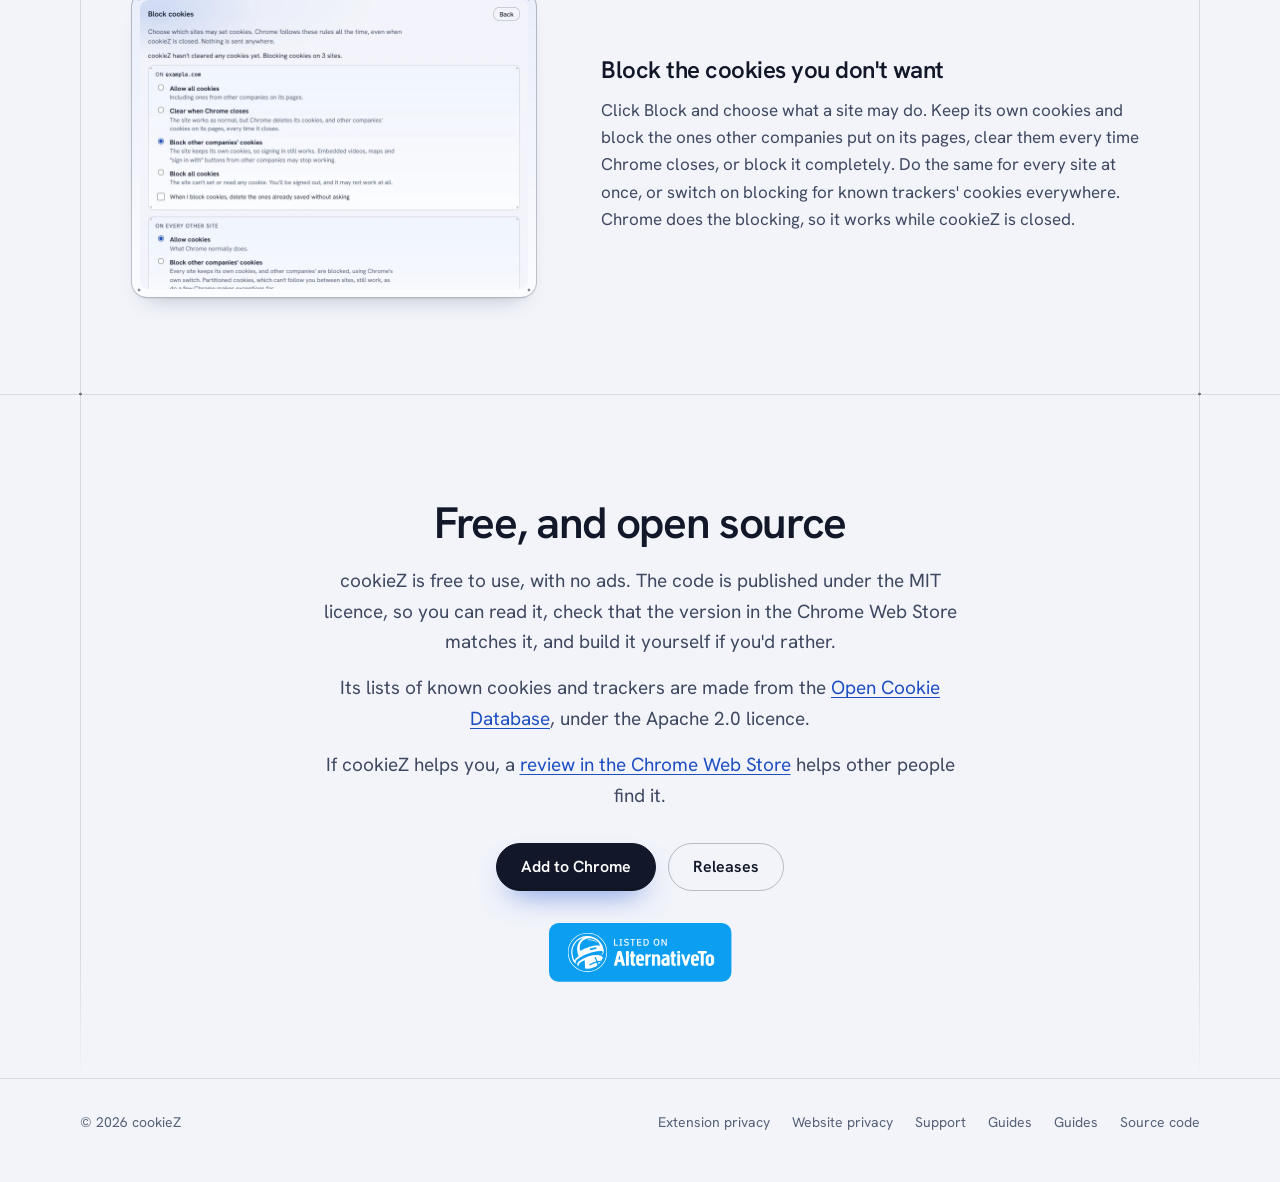
==== commit f2560e9d: "Site: four guides for common cookie searches; store listing catches up New pages: clear cookies for " ====
--- a/docs/index.html
+++ b/docs/index.html
@@ -50,10 +50,10 @@
   <link rel="apple-touch-icon" href="images/icon-128.png">
   <!-- The headline uses this font, so fetch it straight away. -->
   <link rel="preload" href="fonts/hanken-grotesk.woff2" as="font" type="font/woff2" crossorigin>
-  <link rel="stylesheet" href="style.css?v=2.3.0">
-  <script src="carousel.js?v=2.3.0" defer></script>
-  <script src="spotlight.js?v=2.3.0" defer></script>
-  <script src="theme.js?v=2.3.0" defer></script>
+  <link rel="stylesheet" href="style.css?v=2.2.0">
+  <script src="carousel.js?v=2.2.0" defer></script>
+  <script src="spotlight.js?v=2.2.0" defer></script>
+  <script src="theme.js?v=2.2.0" defer></script>
 </head>
 <body>
   <a class="skip" href="#main">Skip to content</a>
@@ -124,9 +124,9 @@
               <figure>
                 <div class="plate ticks">
                   <span class="edge" aria-hidden="true"></span>
-                  <img class="shot for-light" src="images/popup-03-edit.webp?v=2.3.0" srcset="images/popup-03-edit@2x.webp?v=2.3.0 2x" width="780" height="561" loading="lazy"
+                  <img class="shot for-light" src="images/popup-03-edit.webp?v=2.2.0" srcset="images/popup-03-edit@2x.webp?v=2.2.0 2x" width="780" height="561" loading="lazy"
                        alt="The editor creating a new cookie, with every field shown: name, value, domain, path, SameSite, expiry and flags.">
-                  <img class="shot for-dark" src="images/popup-03-edit-dark.webp?v=2.3.0" srcset="images/popup-03-edit-dark@2x.webp?v=2.3.0 2x" width="780" height="561" loading="lazy"
+                  <img class="shot for-dark" src="images/popup-03-edit-dark.webp?v=2.2.0" srcset="images/popup-03-edit-dark@2x.webp?v=2.2.0 2x" width="780" height="561" loading="lazy"
                        alt="The editor creating a new cookie, with every field shown: name, value, domain, path, SameSite, expiry and flags.">
                 </div>
                 <figcaption>Create or edit any field</figcaption>
@@ -136,9 +136,9 @@
               <figure>
                 <div class="plate ticks">
                   <span class="edge" aria-hidden="true"></span>
-                  <img class="shot for-light" src="images/popup-04-search.webp?v=2.3.0" srcset="images/popup-04-search@2x.webp?v=2.3.0 2x" width="780" height="454" loading="lazy"
+                  <img class="shot for-light" src="images/popup-04-search.webp?v=2.2.0" srcset="images/popup-04-search@2x.webp?v=2.2.0 2x" width="780" height="454" loading="lazy"
                        alt="The Secure filter switched on, showing the two cookies that match, with the delete scope set to just the cookies shown.">
-                  <img class="shot for-dark" src="images/popup-04-search-dark.webp?v=2.3.0" srcset="images/popup-04-search-dark@2x.webp?v=2.3.0 2x" width="780" height="454" loading="lazy"
+                  <img class="shot for-dark" src="images/popup-04-search-dark.webp?v=2.2.0" srcset="images/popup-04-search-dark@2x.webp?v=2.2.0 2x" width="780" height="454" loading="lazy"
                        alt="The Secure filter switched on, showing the two cookies that match, with the delete scope set to just the cookies shown.">
                 </div>
                 <figcaption>Search or filter, then delete only what's shown</figcaption>
@@ -148,9 +148,9 @@
               <figure>
                 <div class="plate ticks">
                   <span class="edge" aria-hidden="true"></span>
-                  <img class="shot for-light" src="images/popup-01-overview.webp?v=2.3.0" srcset="images/popup-01-overview@2x.webp?v=2.3.0 2x" width="780" height="495" loading="lazy"
+                  <img class="shot for-light" src="images/popup-01-overview.webp?v=2.2.0" srcset="images/popup-01-overview@2x.webp?v=2.2.0 2x" width="780" height="495" loading="lazy"
                        alt="The cookieZ popup on example.com, listing four cookies with their domain, path, expiry and flags, and the delete panel above them.">
-                  <img class="shot for-dark" src="images/popup-01-overview-dark.webp?v=2.3.0" srcset="images/popup-01-overview-dark@2x.webp?v=2.3.0 2x" width="780" height="495" loading="lazy"
+                  <img class="shot for-dark" src="images/popup-01-overview-dark.webp?v=2.2.0" srcset="images/popup-01-overview-dark@2x.webp?v=2.2.0 2x" width="780" height="495" loading="lazy"
                        alt="The cookieZ popup on example.com, listing four cookies with their domain, path, expiry and flags, and the delete panel above them.">
                 </div>
                 <figcaption>Every cookie on the site you're on</figcaption>
@@ -160,9 +160,9 @@
               <figure>
                 <div class="plate ticks">
                   <span class="edge" aria-hidden="true"></span>
-                  <img class="shot for-light" src="images/popup-02-delete-scope.webp?v=2.3.0" srcset="images/popup-02-delete-scope@2x.webp?v=2.3.0 2x" width="780" height="580" loading="lazy"
+                  <img class="shot for-light" src="images/popup-02-delete-scope.webp?v=2.2.0" srcset="images/popup-02-delete-scope@2x.webp?v=2.2.0 2x" width="780" height="580" loading="lazy"
                        alt="The delete panel with All sites selected: 7 cookies across 4 sites, with the four sites listed underneath.">
-                  <img class="shot for-dark" src="images/popup-02-delete-scope-dark.webp?v=2.3.0" srcset="images/popup-02-delete-scope-dark@2x.webp?v=2.3.0 2x" width="780" height="580" loading="lazy"
+                  <img class="shot for-dark" src="images/popup-02-delete-scope-dark.webp?v=2.2.0" srcset="images/popup-02-delete-scope-dark@2x.webp?v=2.2.0 2x" width="780" height="580" loading="lazy"
                        alt="The delete panel with All sites selected: 7 cookies across 4 sites, with the four sites listed underneath.">
                 </div>
                 <figcaption>See exactly what will be deleted, before it happens</figcaption>
@@ -172,9 +172,9 @@
               <figure>
                 <div class="plate ticks">
                   <span class="edge" aria-hidden="true"></span>
-                  <img class="shot for-light" src="images/popup-05-keep.webp?v=2.3.0" srcset="images/popup-05-keep@2x.webp?v=2.3.0 2x" width="780" height="495" loading="lazy"
+                  <img class="shot for-light" src="images/popup-05-keep.webp?v=2.2.0" srcset="images/popup-05-keep@2x.webp?v=2.2.0 2x" width="780" height="495" loading="lazy"
                        alt="A cookie marked as Kept. Its delete button is disabled and the summary says one kept cookie will be left alone.">
-                  <img class="shot for-dark" src="images/popup-05-keep-dark.webp?v=2.3.0" srcset="images/popup-05-keep-dark@2x.webp?v=2.3.0 2x" width="780" height="495" loading="lazy"
+                  <img class="shot for-dark" src="images/popup-05-keep-dark.webp?v=2.2.0" srcset="images/popup-05-keep-dark@2x.webp?v=2.2.0 2x" width="780" height="495" loading="lazy"
                        alt="A cookie marked as Kept. Its delete button is disabled and the summary says one kept cookie will be left alone.">
                 </div>
                 <figcaption>Keep the cookies you don't want to lose</figcaption>
@@ -210,6 +210,7 @@
       <div class="wrap">
         <h2>Can't log in to a site?</h2>
         <p>A lot of login problems go away once you clear that one site's cookies. Chrome hides this a few menus deep. With cookieZ it's two clicks, and you see exactly what's about to go before anything is deleted.</p>
+        <p>See how to <a href="clear-cookies-for-one-site/">clear cookies for one site</a>, or fix <a href="cookie-too-large/">&ldquo;Request Header Or Cookie Too Large&rdquo;</a>.</p>
       </div>
     </section>
 
@@ -237,7 +238,6 @@
               <li><strong>Locks an export with a password</strong> <span>Add a password and the file is locked on your computer, using the browser's own encryption. Import asks for the password. It's never saved, so don't lose it. If an export holds sign-in cookies and has no password, cookieZ says so.</span></li>
               <li><strong>Reloads the site when you're ready</strong> <span>After a delete, an import or an Undo, a button reloads the page you're on, so it starts afresh. Nothing reloads until you click it. Clear and reload clears a site's data and reloads it in one click.</span></li>
               <li><strong>Stays open beside the page</strong> <span>Open cookieZ in Chrome's side panel and it stays there while you work, showing the cookies of whichever tab you're on.</span></li>
-              <li><strong>Speaks your language</strong> <span>English, German, Spanish, French, Japanese and Brazilian Portuguese, following Chrome's own language.</span></li>
               <li><strong>Copies cookies between sites</strong> <span>Import cookies from one site onto another, such as from a staging site to localhost.</span></li>
               <li><strong>Compares with an earlier export</strong> <span>Load an export from before and see which cookies are new since, which have gone and which have changed. Names and sites only, never values, and nothing is written.</span></li>
               <li><strong>Keeps up with the site</strong> <span>When a site sets or changes a cookie, the table updates by itself and marks what changed. A list shows what was added, changed, removed or expired while cookieZ was open.</span></li>
@@ -264,9 +264,9 @@
           <p>That number comes from the same lookup that does the deleting, so what it says and what it does can't drift apart. Partitioned cookies, which many tools miss, are included.</p>
         </div>
         <div class="plate ticks reveal">
-          <img class="shot for-light" src="images/popup-02-delete-scope.webp?v=2.3.0" srcset="images/popup-02-delete-scope@2x.webp?v=2.3.0 2x" width="780" height="580" loading="lazy"
+          <img class="shot for-light" src="images/popup-02-delete-scope.webp?v=2.2.0" srcset="images/popup-02-delete-scope@2x.webp?v=2.2.0 2x" width="780" height="580" loading="lazy"
                alt="The delete panel with All sites selected: 7 cookies across 4 sites, with the four sites listed underneath.">
-          <img class="shot for-dark" src="images/popup-02-delete-scope-dark.webp?v=2.3.0" srcset="images/popup-02-delete-scope-dark@2x.webp?v=2.3.0 2x" width="780" height="580" loading="lazy"
+          <img class="shot for-dark" src="images/popup-02-delete-scope-dark.webp?v=2.2.0" srcset="images/popup-02-delete-scope-dark@2x.webp?v=2.2.0 2x" width="780" height="580" loading="lazy"
                alt="The delete panel with All sites selected: 7 cookies across 4 sites, with the four sites listed underneath.">
         </div>
       </div>
@@ -313,9 +313,9 @@
             <p>Change a cookie's value, expiry, path or flags, or make a new one. A cookie that was only for one host stays that way, and a session cookie doesn't quietly become permanent.</p>
           </div>
           <div class="plate ticks reveal">
-            <img class="shot for-light" src="images/popup-03-edit.webp?v=2.3.0" srcset="images/popup-03-edit@2x.webp?v=2.3.0 2x" width="780" height="561" loading="lazy"
+            <img class="shot for-light" src="images/popup-03-edit.webp?v=2.2.0" srcset="images/popup-03-edit@2x.webp?v=2.2.0 2x" width="780" height="561" loading="lazy"
                  alt="The editor creating a new cookie, with every field shown: name, value, domain, path, SameSite, expiry and flags.">
-            <img class="shot for-dark" src="images/popup-03-edit-dark.webp?v=2.3.0" srcset="images/popup-03-edit-dark@2x.webp?v=2.3.0 2x" width="780" height="561" loading="lazy"
+            <img class="shot for-dark" src="images/popup-03-edit-dark.webp?v=2.2.0" srcset="images/popup-03-edit-dark@2x.webp?v=2.2.0 2x" width="780" height="561" loading="lazy"
                  alt="The editor creating a new cookie, with every field shown: name, value, domain, path, SameSite, expiry and flags.">
           </div>
         </div>
@@ -325,9 +325,9 @@
             <p>Search by name, value, domain or path, or just one of them, such as <code>domain:example.com</code>. Or switch on a filter such as Secure or Session. An extra delete option appears that removes only the cookies left on screen.</p>
           </div>
           <div class="plate ticks reveal">
-            <img class="shot for-light" src="images/popup-04-search.webp?v=2.3.0" srcset="images/popup-04-search@2x.webp?v=2.3.0 2x" width="780" height="454" loading="lazy"
+            <img class="shot for-light" src="images/popup-04-search.webp?v=2.2.0" srcset="images/popup-04-search@2x.webp?v=2.2.0 2x" width="780" height="454" loading="lazy"
                  alt="The Secure filter switched on, showing the two cookies that match, with the delete scope set to just the cookies shown.">
-            <img class="shot for-dark" src="images/popup-04-search-dark.webp?v=2.3.0" srcset="images/popup-04-search-dark@2x.webp?v=2.3.0 2x" width="780" height="454" loading="lazy"
+            <img class="shot for-dark" src="images/popup-04-search-dark.webp?v=2.2.0" srcset="images/popup-04-search-dark@2x.webp?v=2.2.0 2x" width="780" height="454" loading="lazy"
                  alt="The Secure filter switched on, showing the two cookies that match, with the delete scope set to just the cookies shown.">
           </div>
         </div>
@@ -337,9 +337,9 @@
             <p>Mark a cookie as Kept and it's left alone by every delete, even "All sites". The summary tells you how many it's skipping.</p>
           </div>
           <div class="plate ticks reveal">
-            <img class="shot for-light" src="images/popup-05-keep.webp?v=2.3.0" srcset="images/popup-05-keep@2x.webp?v=2.3.0 2x" width="780" height="495" loading="lazy"
+            <img class="shot for-light" src="images/popup-05-keep.webp?v=2.2.0" srcset="images/popup-05-keep@2x.webp?v=2.2.0 2x" width="780" height="495" loading="lazy"
                  alt="A cookie marked as Kept. Its delete button is disabled and the summary says one kept cookie will be left alone.">
-            <img class="shot for-dark" src="images/popup-05-keep-dark.webp?v=2.3.0" srcset="images/popup-05-keep-dark@2x.webp?v=2.3.0 2x" width="780" height="495" loading="lazy"
+            <img class="shot for-dark" src="images/popup-05-keep-dark.webp?v=2.2.0" srcset="images/popup-05-keep-dark@2x.webp?v=2.2.0 2x" width="780" height="495" loading="lazy"
                  alt="A cookie marked as Kept. Its delete button is disabled and the summary says one kept cookie will be left alone.">
           </div>
         </div>
@@ -349,9 +349,9 @@
             <p>Click Block and choose what a site may do. Keep its own cookies and block the ones other companies put on its pages, clear them every time Chrome closes, or block it completely. Do the same for every site at once, or switch on blocking for known trackers' cookies everywhere. Chrome does the blocking, so it works while cookieZ is closed.</p>
           </div>
           <div class="plate ticks reveal">
-            <img class="shot for-light" src="images/popup-06-rules.webp?v=2.3.0" srcset="images/popup-06-rules@2x.webp?v=2.3.0 2x" width="780" height="580" loading="lazy"
+            <img class="shot for-light" src="images/popup-06-rules.webp?v=2.2.0" srcset="images/popup-06-rules@2x.webp?v=2.2.0 2x" width="780" height="580" loading="lazy"
                  alt="The Site rules screen. One site is set to block other companies' cookies, and a list shows every site with a rule.">
-            <img class="shot for-dark" src="images/popup-06-rules-dark.webp?v=2.3.0" srcset="images/popup-06-rules-dark@2x.webp?v=2.3.0 2x" width="780" height="580" loading="lazy"
+            <img class="shot for-dark" src="images/popup-06-rules-dark.webp?v=2.2.0" srcset="images/popup-06-rules-dark@2x.webp?v=2.2.0 2x" width="780" height="580" loading="lazy"
                  alt="The Site rules screen. One site is set to block other companies' cookies, and a list shows every site with a rule.">
           </div>
         </div>
@@ -381,6 +381,8 @@
         <li><a href="privacy/">Extension privacy</a></li>
         <li><a href="website-privacy/">Website privacy</a></li>
         <li><a href="support/">Support</a></li>
+        <li><a href="support/#guides">Guides</a></li>
+        <li><a href="support/#guides">Guides</a></li>
         <li><a href="https://github.com/mwc0/cookie-manager">Source code</a></li>
       </ul>
     </div>
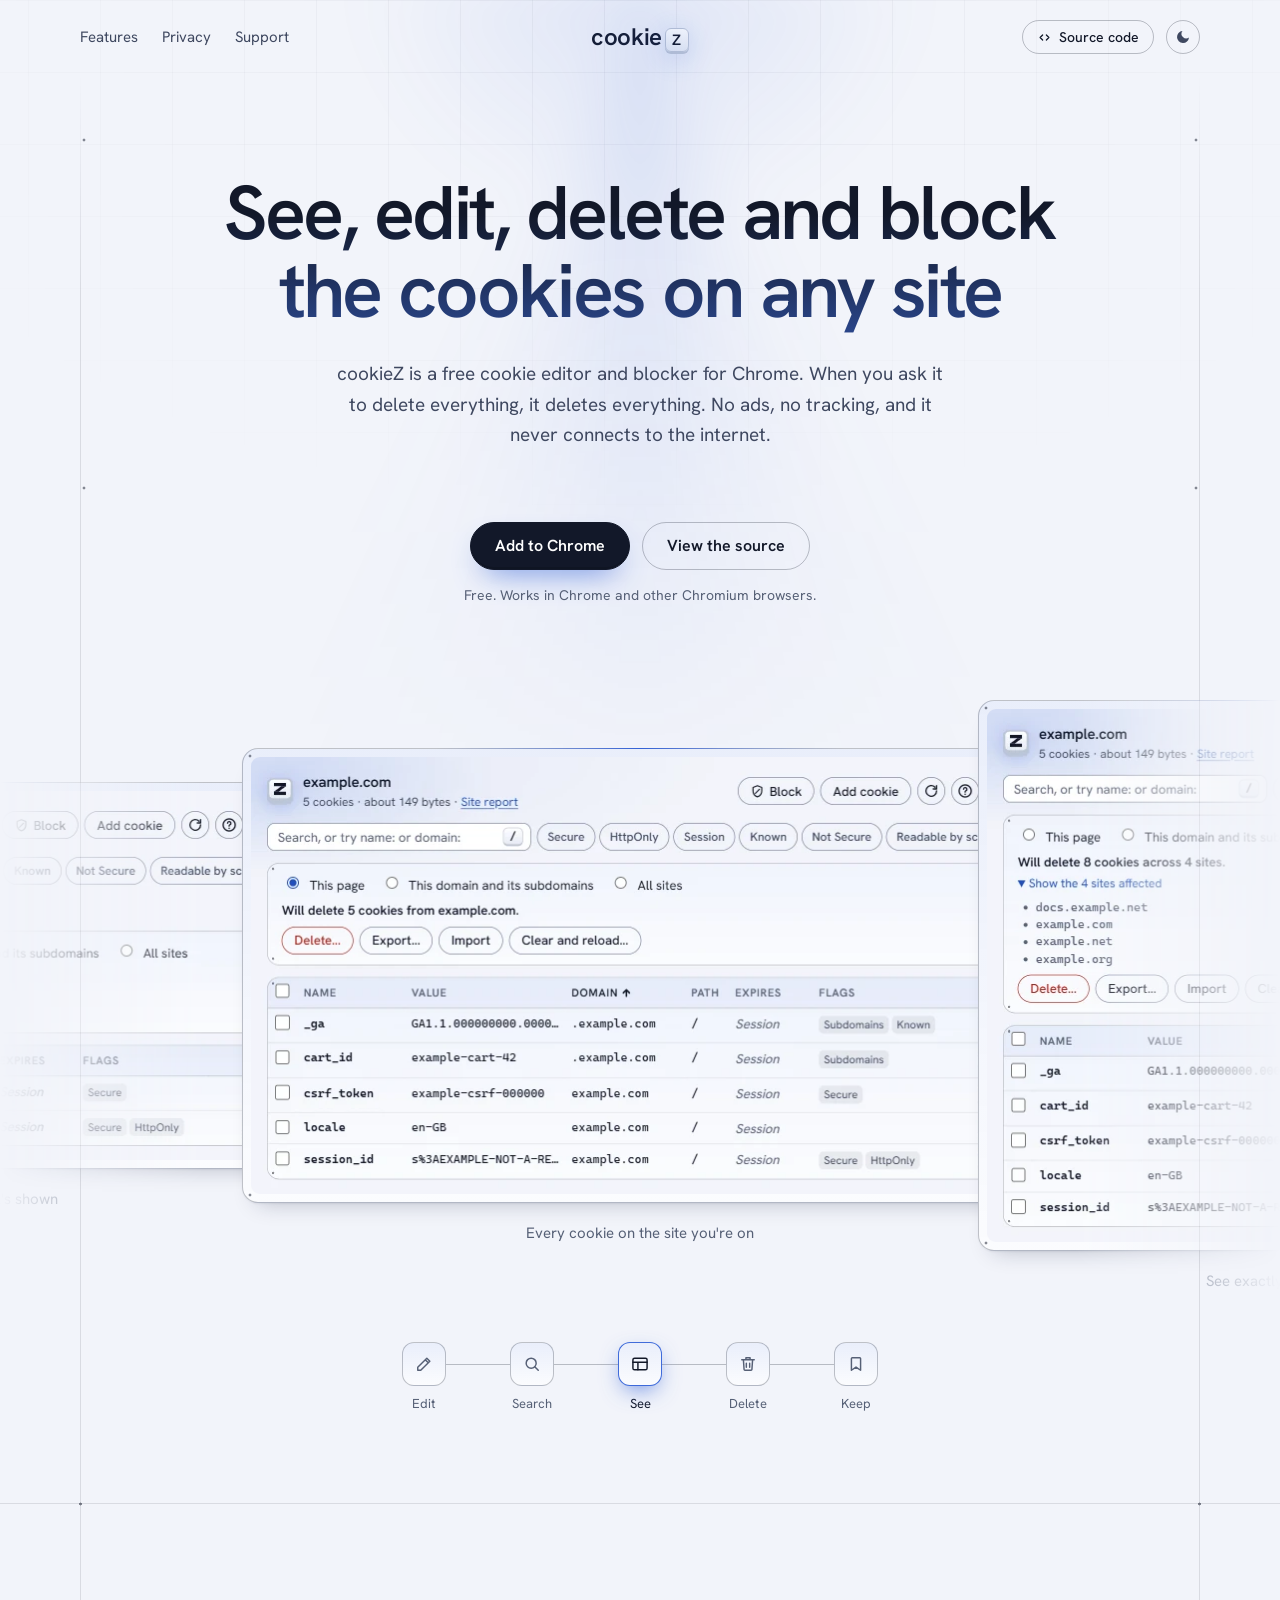
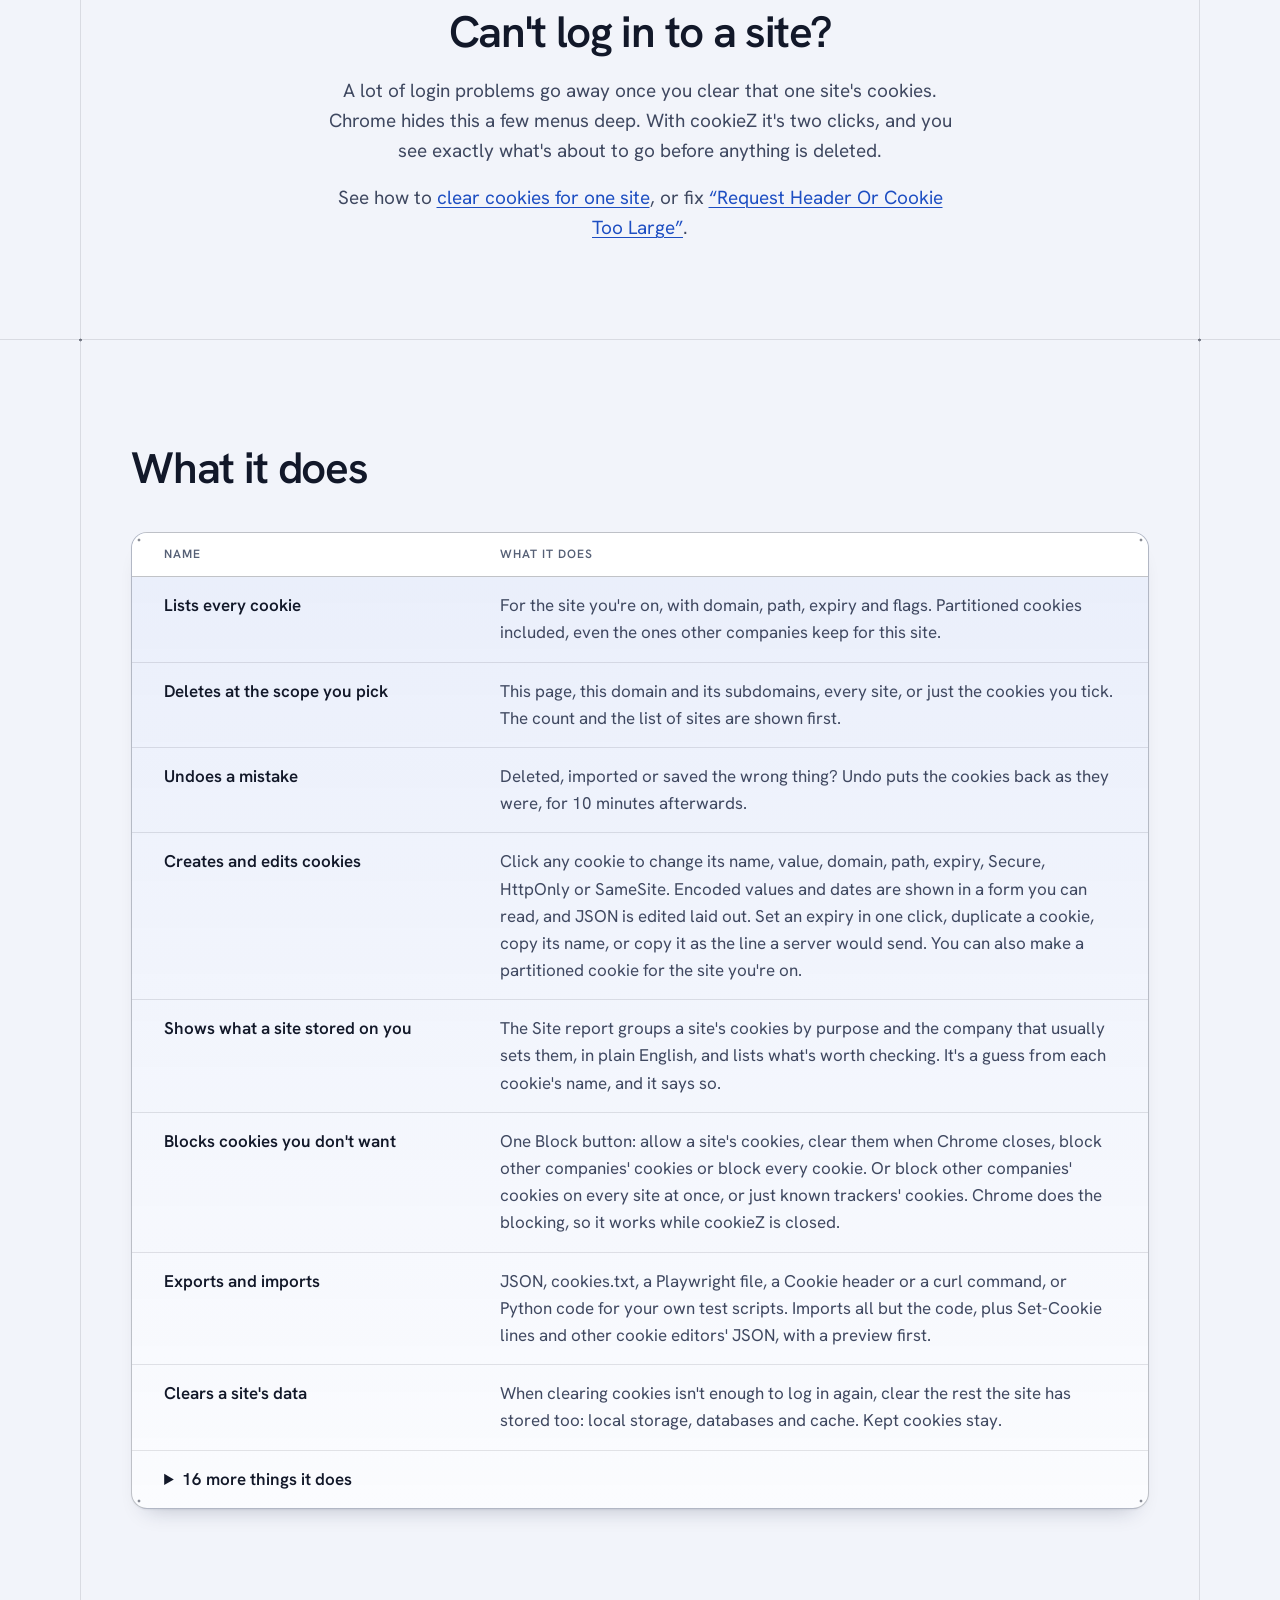
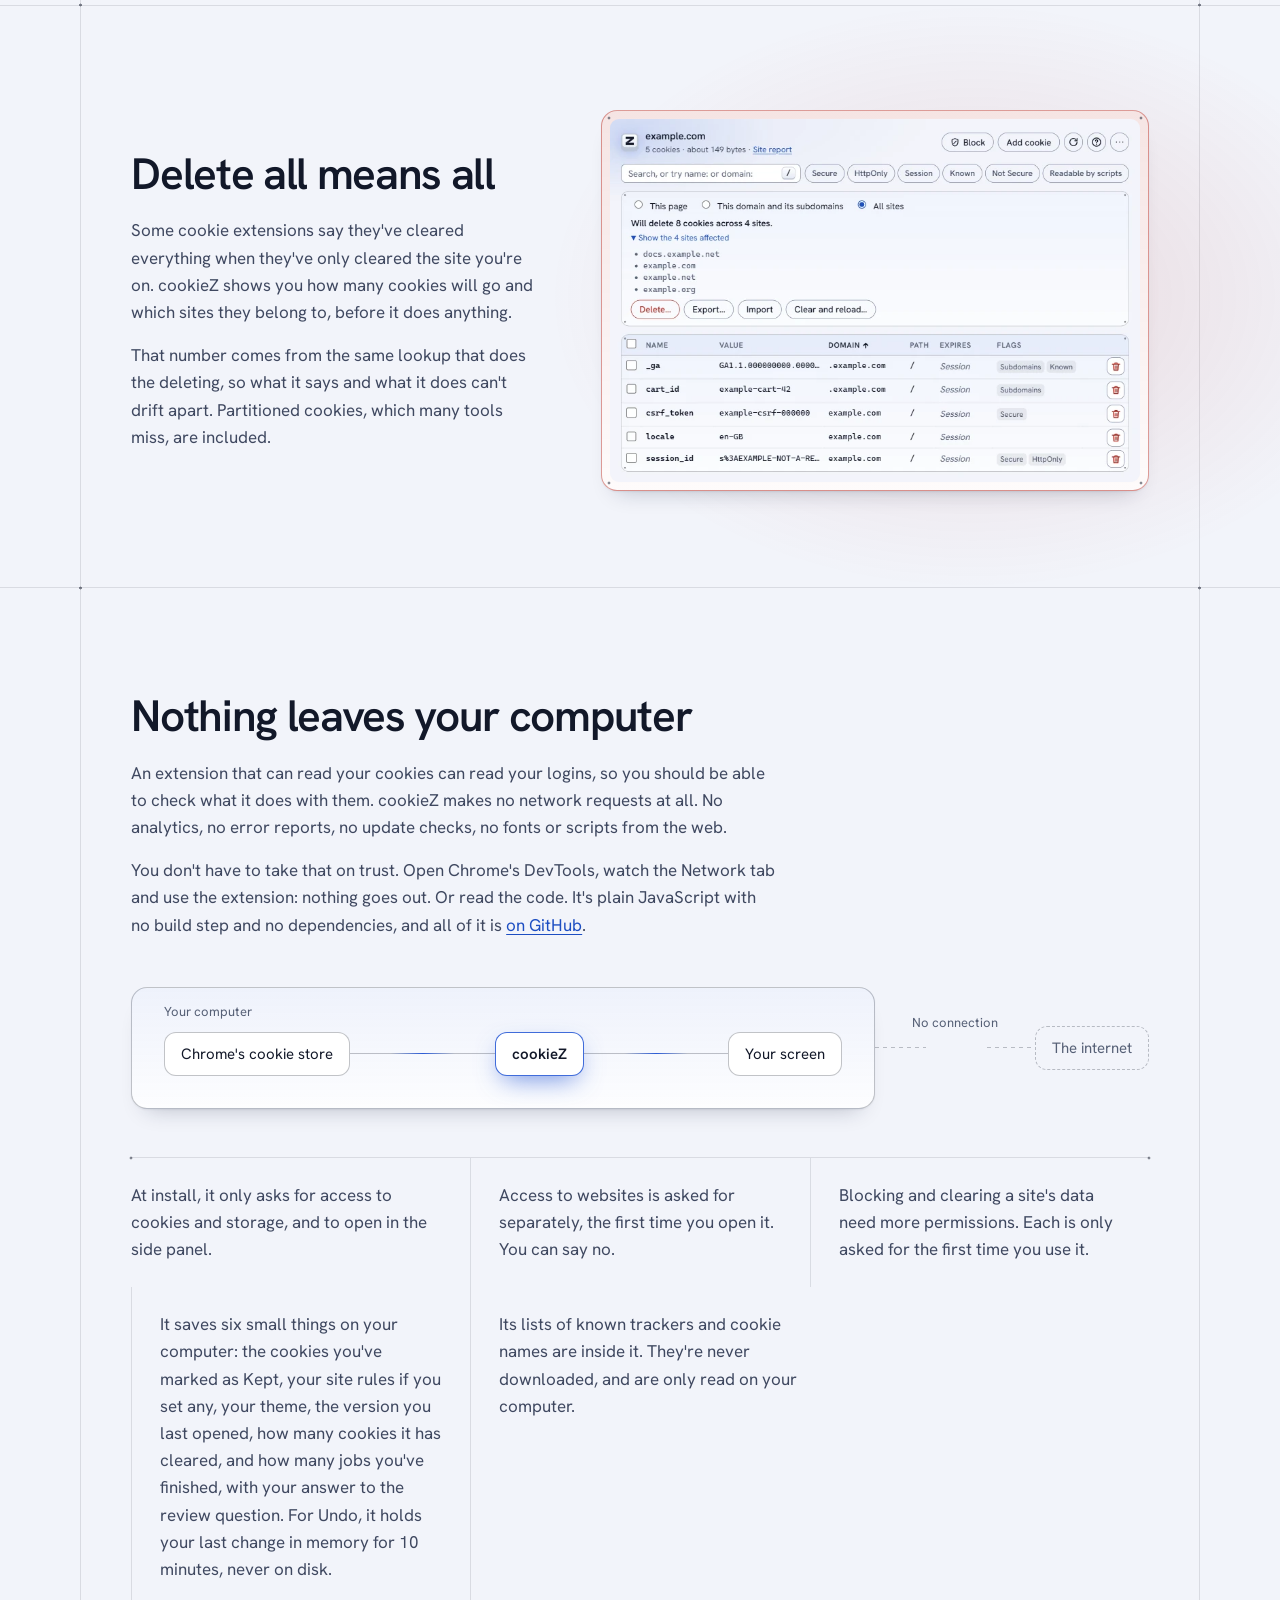
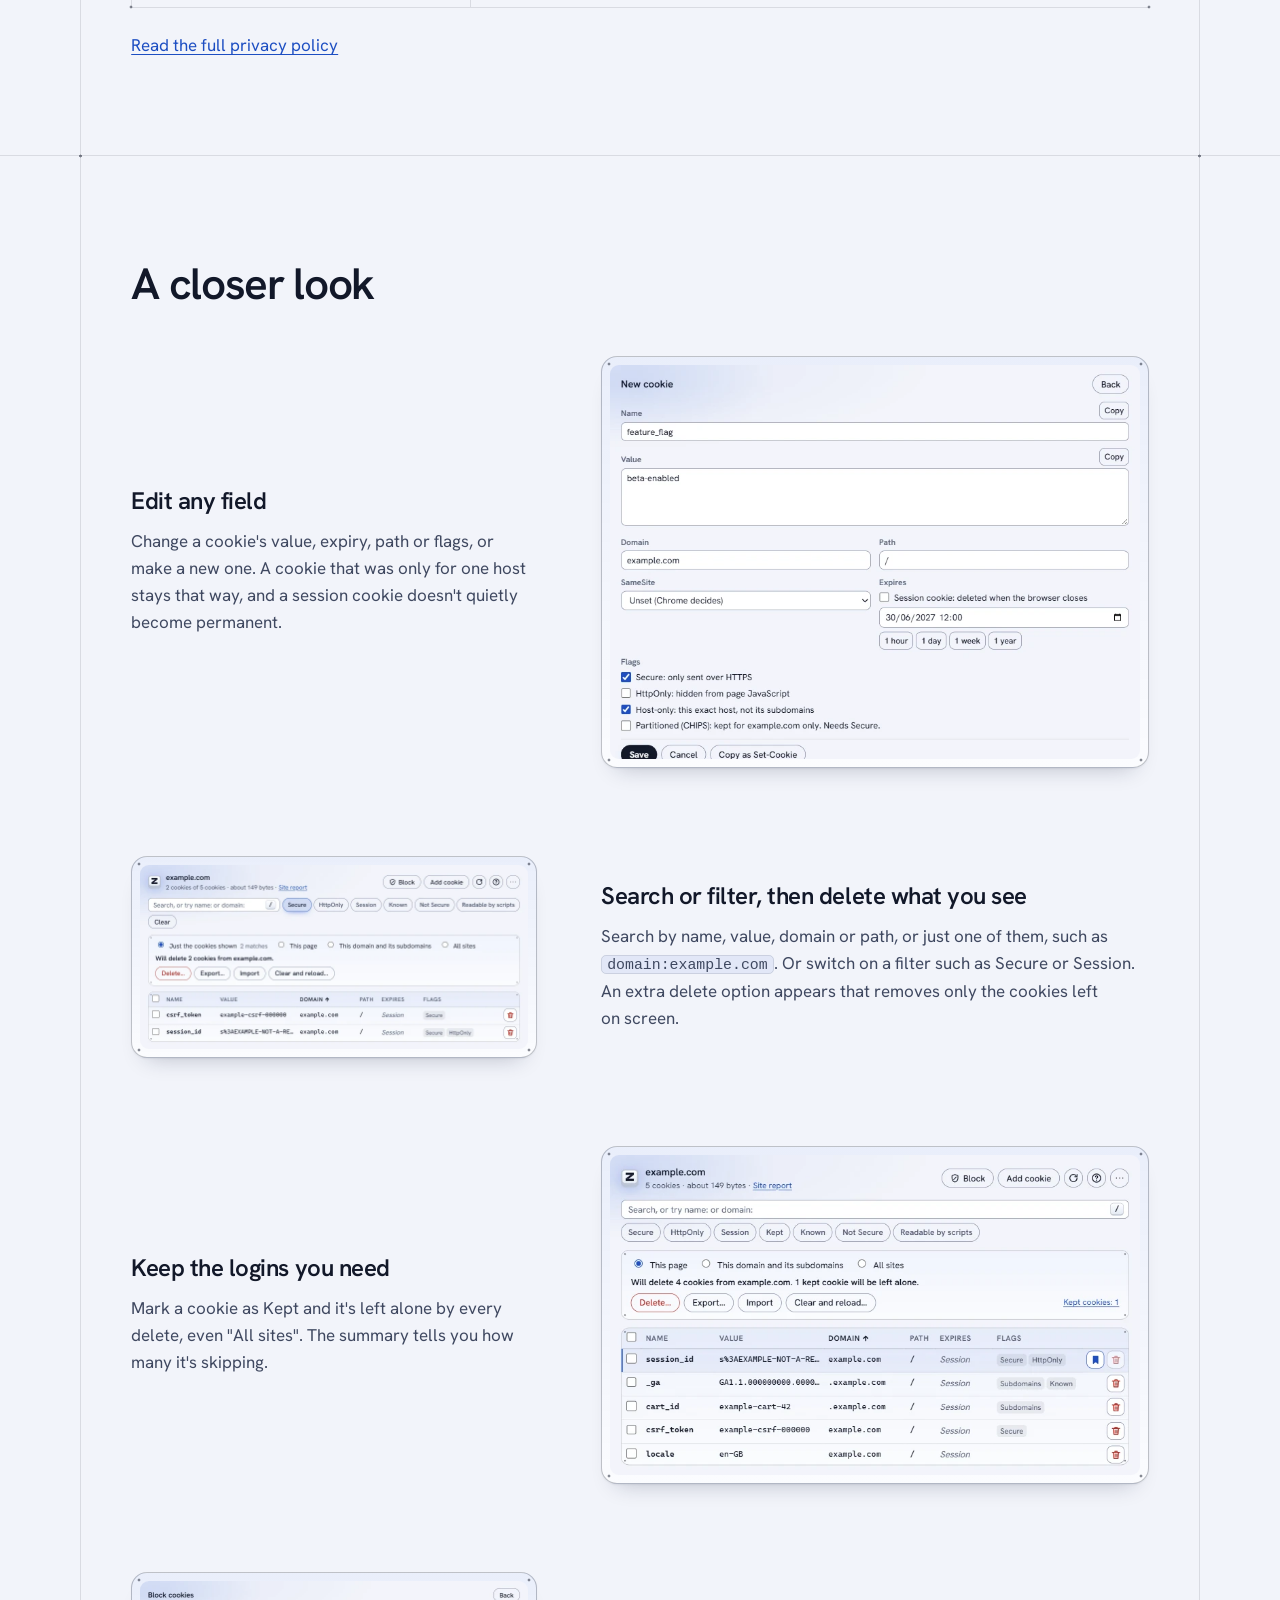
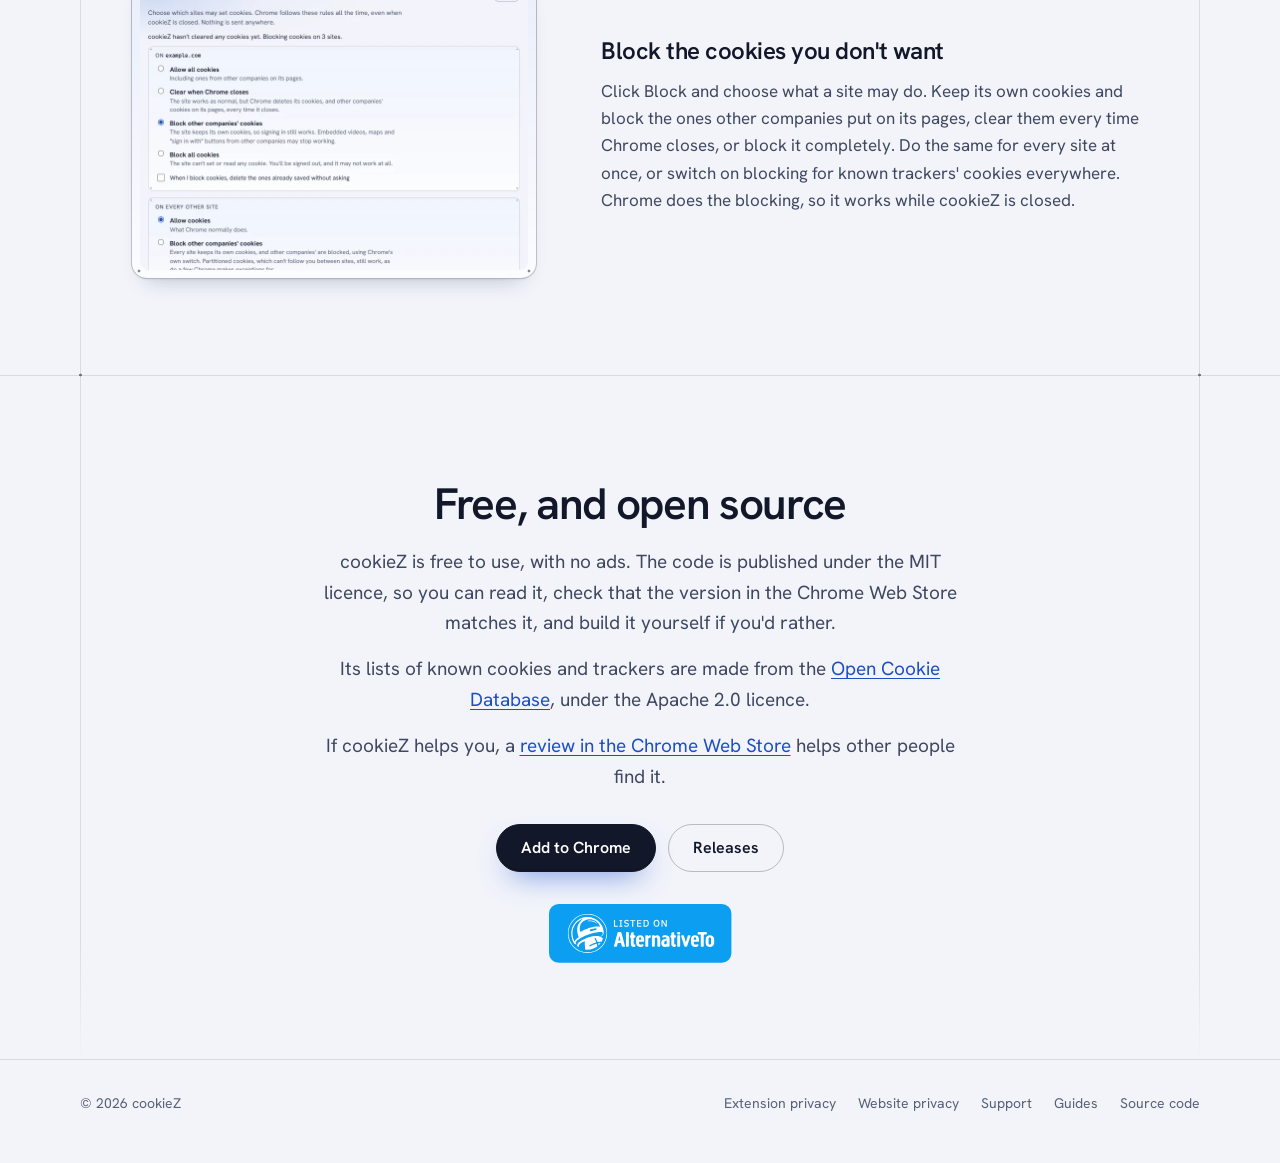
==== commit c35fee45: "Site: two new guides, and the yt-dlp guide covers Windows and YouTube - yt-dlp guide: the "Failed to" ====
--- a/docs/index.html
+++ b/docs/index.html
@@ -382,7 +382,6 @@
         <li><a href="website-privacy/">Website privacy</a></li>
         <li><a href="support/">Support</a></li>
         <li><a href="support/#guides">Guides</a></li>
-        <li><a href="support/#guides">Guides</a></li>
         <li><a href="https://github.com/mwc0/cookie-manager">Source code</a></li>
       </ul>
     </div>
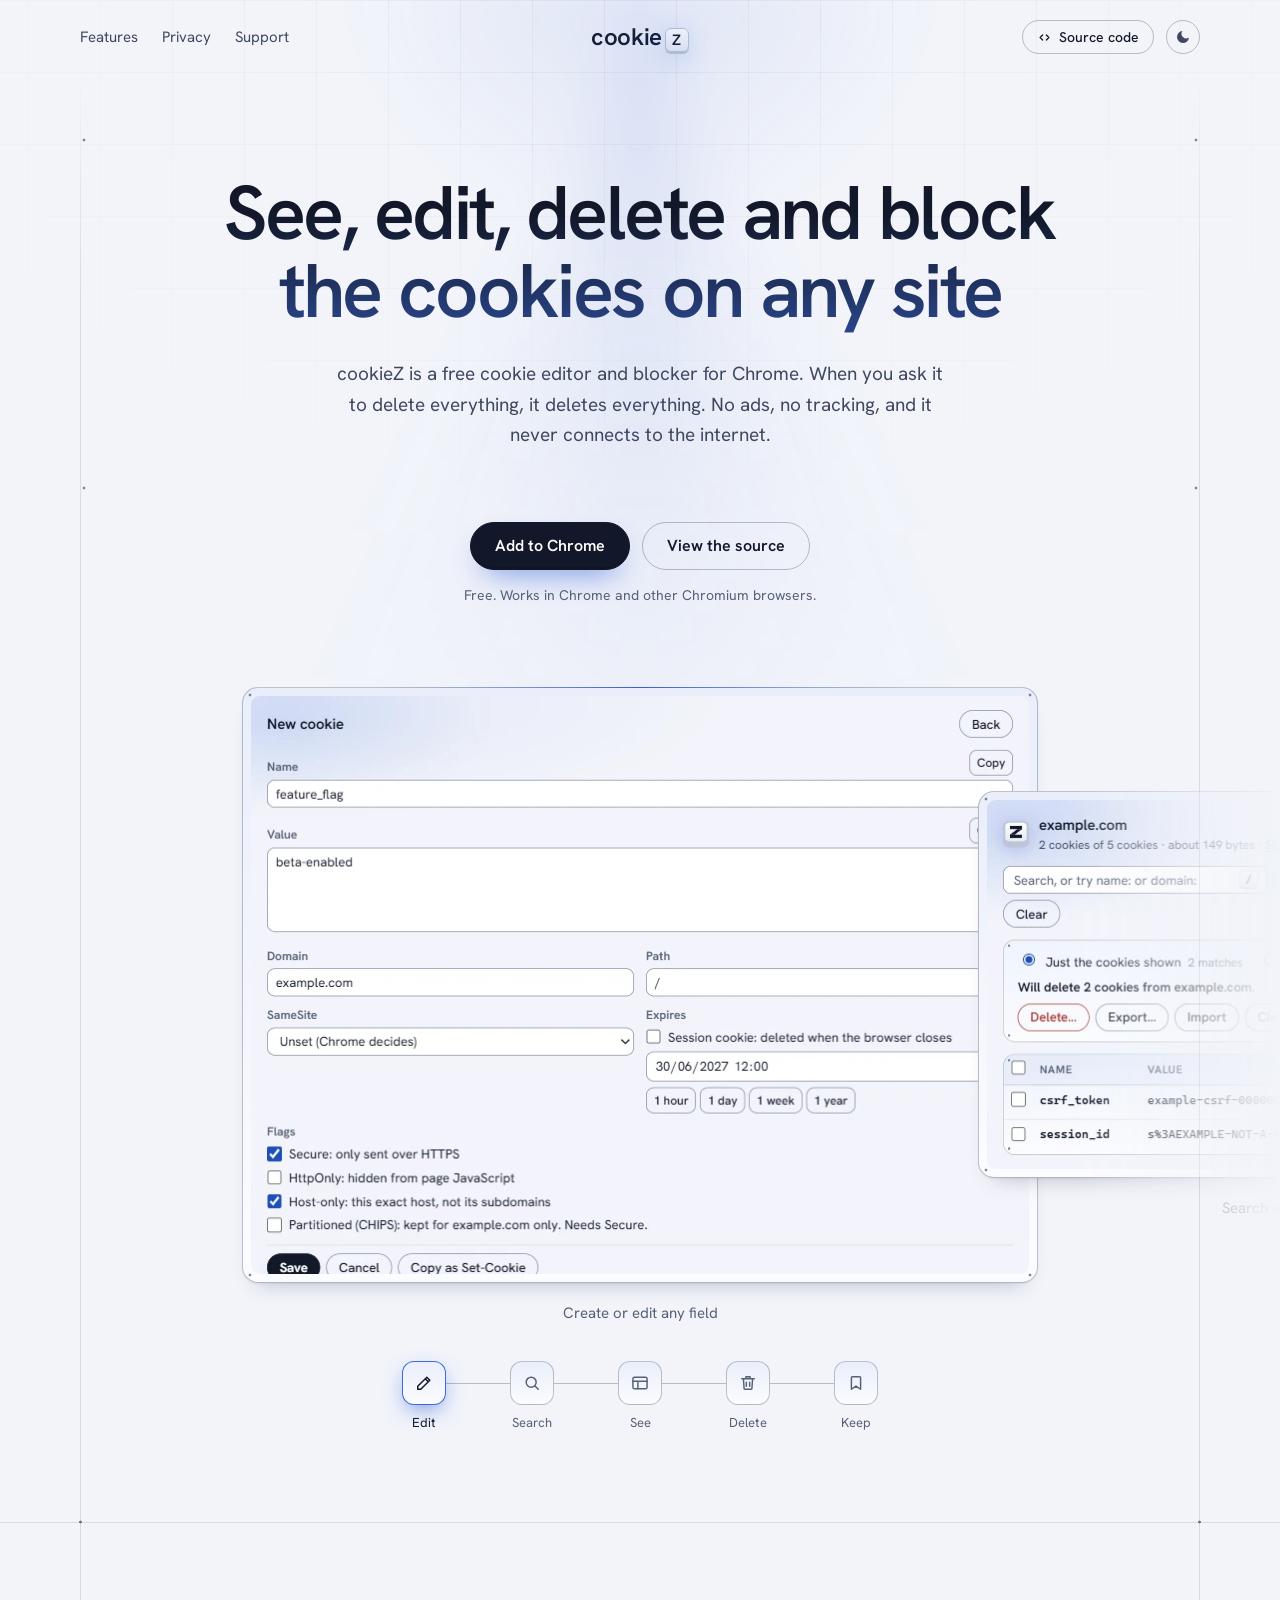
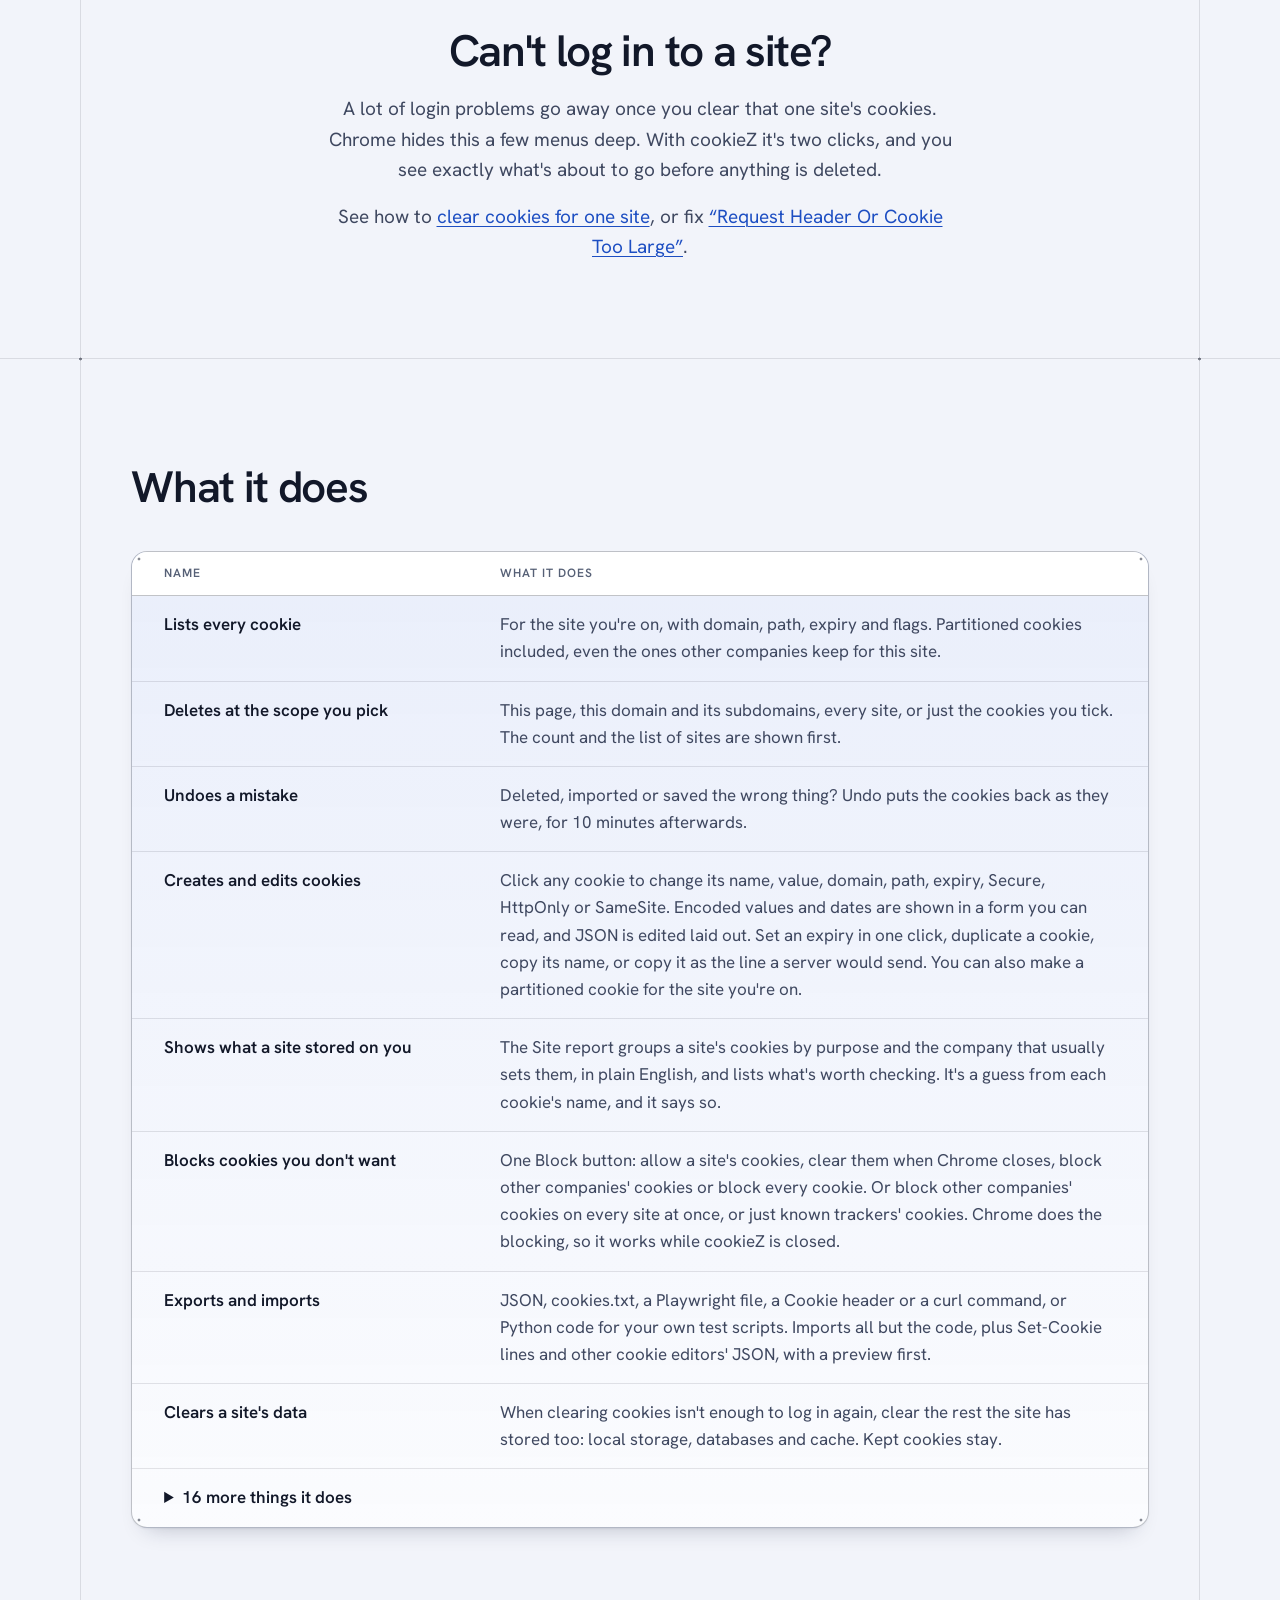
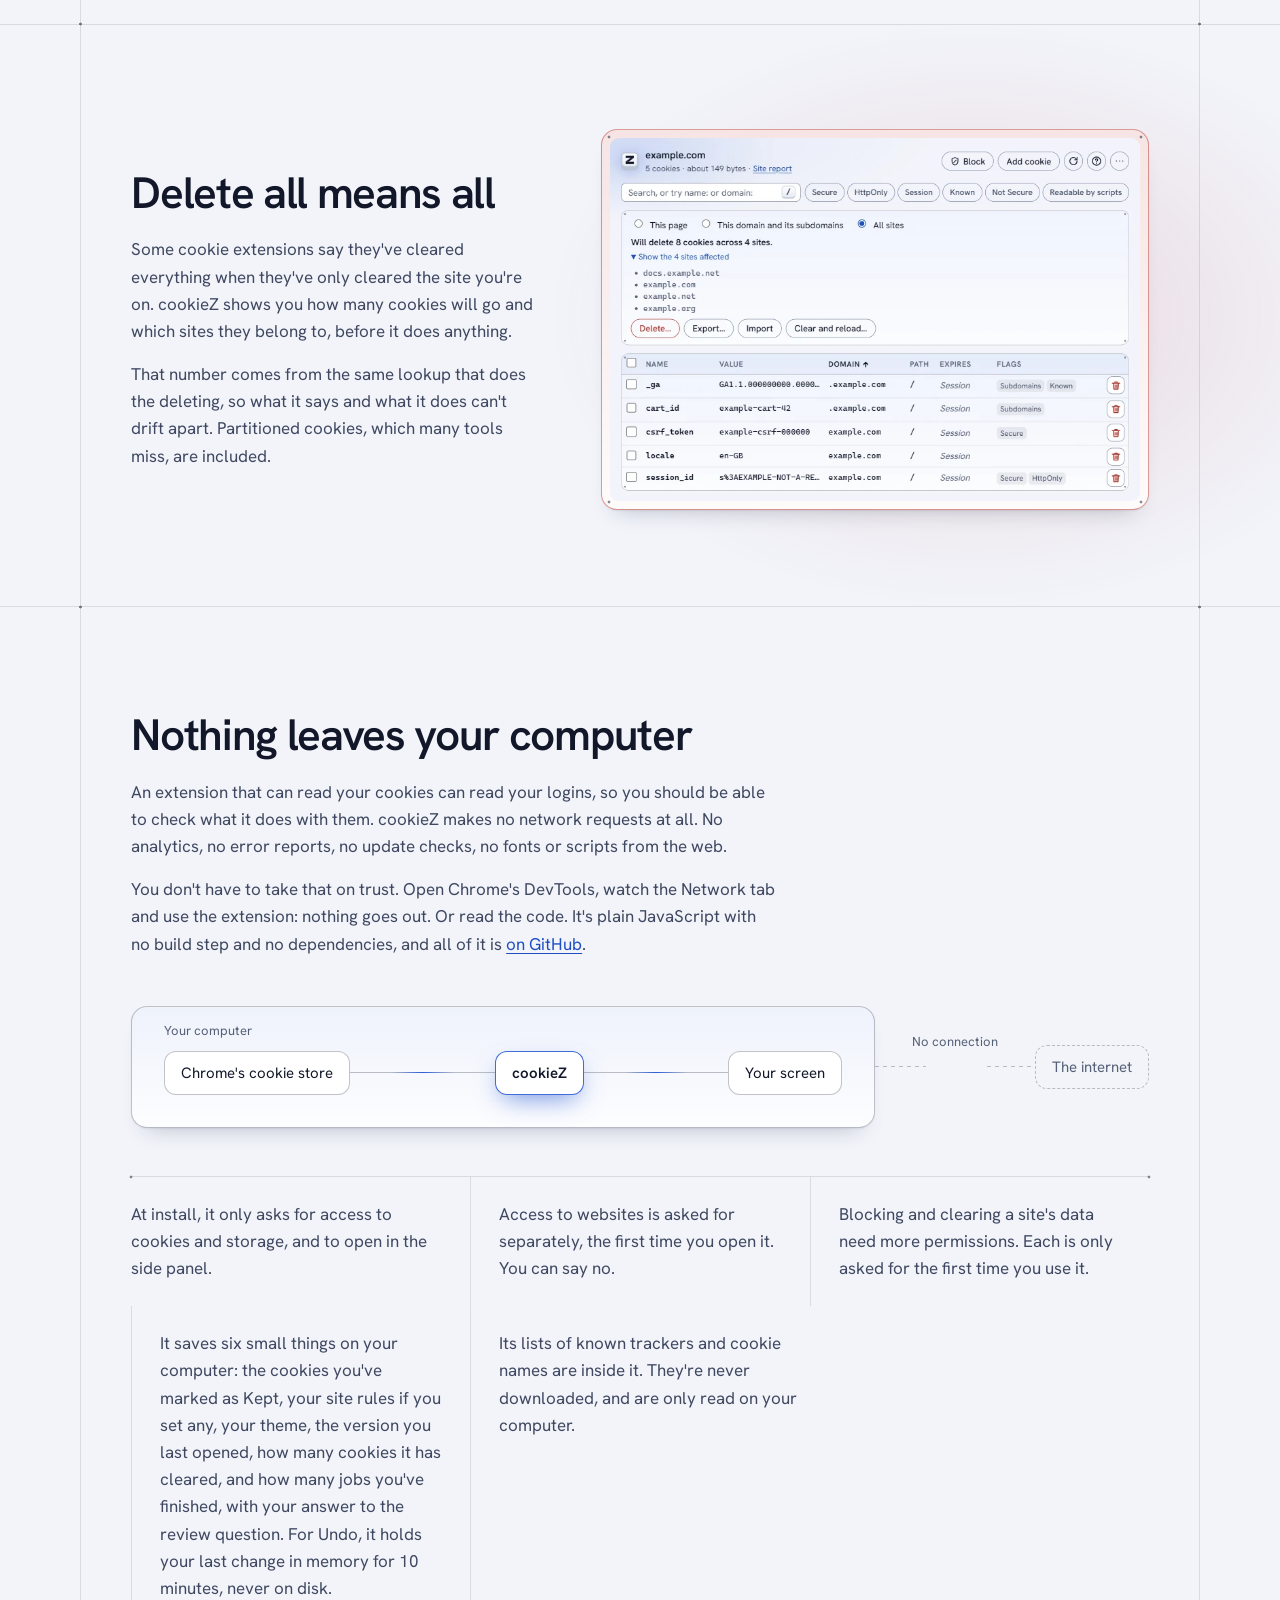
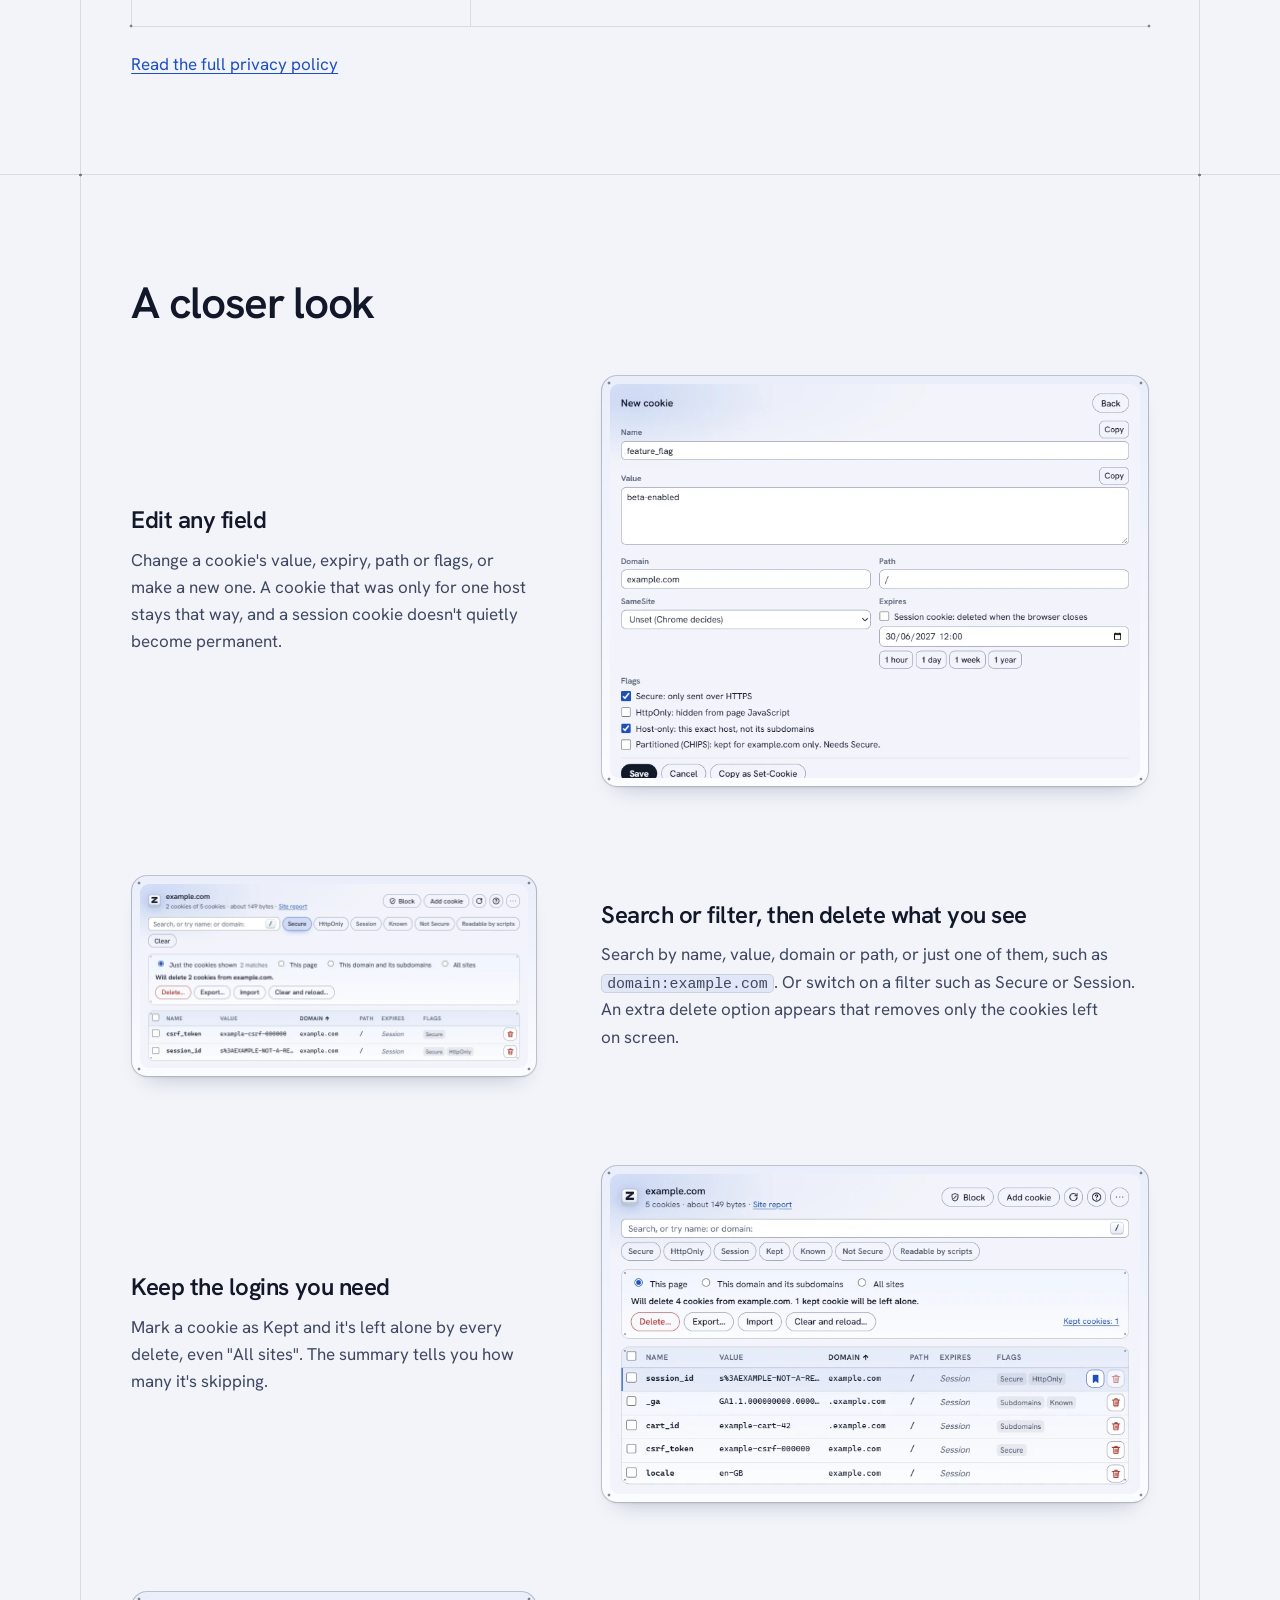
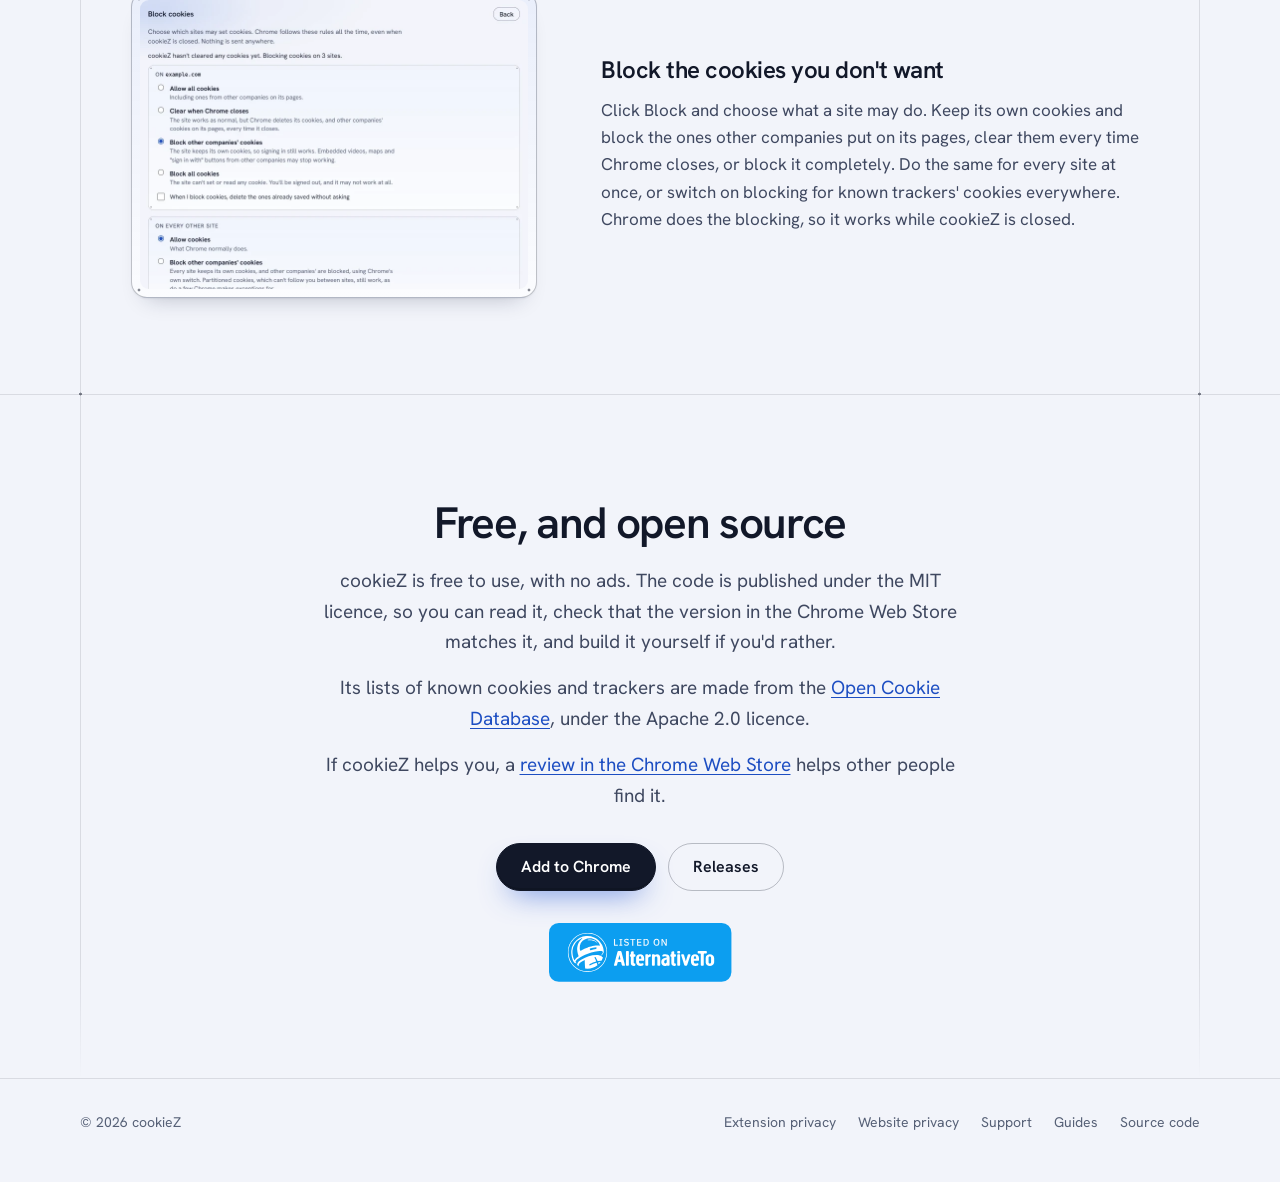
==== commit 0846372d: "Merge claude/happy-mayer-oh81ec: six guides on the site" ====
--- a/docs/index.html
+++ b/docs/index.html
@@ -50,10 +50,10 @@
   <link rel="apple-touch-icon" href="images/icon-128.png">
   <!-- The headline uses this font, so fetch it straight away. -->
   <link rel="preload" href="fonts/hanken-grotesk.woff2" as="font" type="font/woff2" crossorigin>
-  <link rel="stylesheet" href="style.css?v=2.2.0">
-  <script src="carousel.js?v=2.2.0" defer></script>
-  <script src="spotlight.js?v=2.2.0" defer></script>
-  <script src="theme.js?v=2.2.0" defer></script>
+  <link rel="stylesheet" href="style.css?v=2.3.0">
+  <script src="carousel.js?v=2.3.0" defer></script>
+  <script src="spotlight.js?v=2.3.0" defer></script>
+  <script src="theme.js?v=2.3.0" defer></script>
 </head>
 <body>
   <a class="skip" href="#main">Skip to content</a>
@@ -124,9 +124,9 @@
               <figure>
                 <div class="plate ticks">
                   <span class="edge" aria-hidden="true"></span>
-                  <img class="shot for-light" src="images/popup-03-edit.webp?v=2.2.0" srcset="images/popup-03-edit@2x.webp?v=2.2.0 2x" width="780" height="561" loading="lazy"
+                  <img class="shot for-light" src="images/popup-03-edit.webp?v=2.3.0" srcset="images/popup-03-edit@2x.webp?v=2.3.0 2x" width="780" height="561" loading="lazy"
                        alt="The editor creating a new cookie, with every field shown: name, value, domain, path, SameSite, expiry and flags.">
-                  <img class="shot for-dark" src="images/popup-03-edit-dark.webp?v=2.2.0" srcset="images/popup-03-edit-dark@2x.webp?v=2.2.0 2x" width="780" height="561" loading="lazy"
+                  <img class="shot for-dark" src="images/popup-03-edit-dark.webp?v=2.3.0" srcset="images/popup-03-edit-dark@2x.webp?v=2.3.0 2x" width="780" height="561" loading="lazy"
                        alt="The editor creating a new cookie, with every field shown: name, value, domain, path, SameSite, expiry and flags.">
                 </div>
                 <figcaption>Create or edit any field</figcaption>
@@ -136,9 +136,9 @@
               <figure>
                 <div class="plate ticks">
                   <span class="edge" aria-hidden="true"></span>
-                  <img class="shot for-light" src="images/popup-04-search.webp?v=2.2.0" srcset="images/popup-04-search@2x.webp?v=2.2.0 2x" width="780" height="454" loading="lazy"
+                  <img class="shot for-light" src="images/popup-04-search.webp?v=2.3.0" srcset="images/popup-04-search@2x.webp?v=2.3.0 2x" width="780" height="454" loading="lazy"
                        alt="The Secure filter switched on, showing the two cookies that match, with the delete scope set to just the cookies shown.">
-                  <img class="shot for-dark" src="images/popup-04-search-dark.webp?v=2.2.0" srcset="images/popup-04-search-dark@2x.webp?v=2.2.0 2x" width="780" height="454" loading="lazy"
+                  <img class="shot for-dark" src="images/popup-04-search-dark.webp?v=2.3.0" srcset="images/popup-04-search-dark@2x.webp?v=2.3.0 2x" width="780" height="454" loading="lazy"
                        alt="The Secure filter switched on, showing the two cookies that match, with the delete scope set to just the cookies shown.">
                 </div>
                 <figcaption>Search or filter, then delete only what's shown</figcaption>
@@ -148,9 +148,9 @@
               <figure>
                 <div class="plate ticks">
                   <span class="edge" aria-hidden="true"></span>
-                  <img class="shot for-light" src="images/popup-01-overview.webp?v=2.2.0" srcset="images/popup-01-overview@2x.webp?v=2.2.0 2x" width="780" height="495" loading="lazy"
+                  <img class="shot for-light" src="images/popup-01-overview.webp?v=2.3.0" srcset="images/popup-01-overview@2x.webp?v=2.3.0 2x" width="780" height="495" loading="lazy"
                        alt="The cookieZ popup on example.com, listing four cookies with their domain, path, expiry and flags, and the delete panel above them.">
-                  <img class="shot for-dark" src="images/popup-01-overview-dark.webp?v=2.2.0" srcset="images/popup-01-overview-dark@2x.webp?v=2.2.0 2x" width="780" height="495" loading="lazy"
+                  <img class="shot for-dark" src="images/popup-01-overview-dark.webp?v=2.3.0" srcset="images/popup-01-overview-dark@2x.webp?v=2.3.0 2x" width="780" height="495" loading="lazy"
                        alt="The cookieZ popup on example.com, listing four cookies with their domain, path, expiry and flags, and the delete panel above them.">
                 </div>
                 <figcaption>Every cookie on the site you're on</figcaption>
@@ -160,9 +160,9 @@
               <figure>
                 <div class="plate ticks">
                   <span class="edge" aria-hidden="true"></span>
-                  <img class="shot for-light" src="images/popup-02-delete-scope.webp?v=2.2.0" srcset="images/popup-02-delete-scope@2x.webp?v=2.2.0 2x" width="780" height="580" loading="lazy"
+                  <img class="shot for-light" src="images/popup-02-delete-scope.webp?v=2.3.0" srcset="images/popup-02-delete-scope@2x.webp?v=2.3.0 2x" width="780" height="580" loading="lazy"
                        alt="The delete panel with All sites selected: 7 cookies across 4 sites, with the four sites listed underneath.">
-                  <img class="shot for-dark" src="images/popup-02-delete-scope-dark.webp?v=2.2.0" srcset="images/popup-02-delete-scope-dark@2x.webp?v=2.2.0 2x" width="780" height="580" loading="lazy"
+                  <img class="shot for-dark" src="images/popup-02-delete-scope-dark.webp?v=2.3.0" srcset="images/popup-02-delete-scope-dark@2x.webp?v=2.3.0 2x" width="780" height="580" loading="lazy"
                        alt="The delete panel with All sites selected: 7 cookies across 4 sites, with the four sites listed underneath.">
                 </div>
                 <figcaption>See exactly what will be deleted, before it happens</figcaption>
@@ -172,9 +172,9 @@
               <figure>
                 <div class="plate ticks">
                   <span class="edge" aria-hidden="true"></span>
-                  <img class="shot for-light" src="images/popup-05-keep.webp?v=2.2.0" srcset="images/popup-05-keep@2x.webp?v=2.2.0 2x" width="780" height="495" loading="lazy"
+                  <img class="shot for-light" src="images/popup-05-keep.webp?v=2.3.0" srcset="images/popup-05-keep@2x.webp?v=2.3.0 2x" width="780" height="495" loading="lazy"
                        alt="A cookie marked as Kept. Its delete button is disabled and the summary says one kept cookie will be left alone.">
-                  <img class="shot for-dark" src="images/popup-05-keep-dark.webp?v=2.2.0" srcset="images/popup-05-keep-dark@2x.webp?v=2.2.0 2x" width="780" height="495" loading="lazy"
+                  <img class="shot for-dark" src="images/popup-05-keep-dark.webp?v=2.3.0" srcset="images/popup-05-keep-dark@2x.webp?v=2.3.0 2x" width="780" height="495" loading="lazy"
                        alt="A cookie marked as Kept. Its delete button is disabled and the summary says one kept cookie will be left alone.">
                 </div>
                 <figcaption>Keep the cookies you don't want to lose</figcaption>
@@ -238,6 +238,7 @@
               <li><strong>Locks an export with a password</strong> <span>Add a password and the file is locked on your computer, using the browser's own encryption. Import asks for the password. It's never saved, so don't lose it. If an export holds sign-in cookies and has no password, cookieZ says so.</span></li>
               <li><strong>Reloads the site when you're ready</strong> <span>After a delete, an import or an Undo, a button reloads the page you're on, so it starts afresh. Nothing reloads until you click it. Clear and reload clears a site's data and reloads it in one click.</span></li>
               <li><strong>Stays open beside the page</strong> <span>Open cookieZ in Chrome's side panel and it stays there while you work, showing the cookies of whichever tab you're on.</span></li>
+              <li><strong>Speaks your language</strong> <span>English, German, Spanish, French, Japanese and Brazilian Portuguese, following Chrome's own language.</span></li>
               <li><strong>Copies cookies between sites</strong> <span>Import cookies from one site onto another, such as from a staging site to localhost.</span></li>
               <li><strong>Compares with an earlier export</strong> <span>Load an export from before and see which cookies are new since, which have gone and which have changed. Names and sites only, never values, and nothing is written.</span></li>
               <li><strong>Keeps up with the site</strong> <span>When a site sets or changes a cookie, the table updates by itself and marks what changed. A list shows what was added, changed, removed or expired while cookieZ was open.</span></li>
@@ -264,9 +265,9 @@
           <p>That number comes from the same lookup that does the deleting, so what it says and what it does can't drift apart. Partitioned cookies, which many tools miss, are included.</p>
         </div>
         <div class="plate ticks reveal">
-          <img class="shot for-light" src="images/popup-02-delete-scope.webp?v=2.2.0" srcset="images/popup-02-delete-scope@2x.webp?v=2.2.0 2x" width="780" height="580" loading="lazy"
+          <img class="shot for-light" src="images/popup-02-delete-scope.webp?v=2.3.0" srcset="images/popup-02-delete-scope@2x.webp?v=2.3.0 2x" width="780" height="580" loading="lazy"
                alt="The delete panel with All sites selected: 7 cookies across 4 sites, with the four sites listed underneath.">
-          <img class="shot for-dark" src="images/popup-02-delete-scope-dark.webp?v=2.2.0" srcset="images/popup-02-delete-scope-dark@2x.webp?v=2.2.0 2x" width="780" height="580" loading="lazy"
+          <img class="shot for-dark" src="images/popup-02-delete-scope-dark.webp?v=2.3.0" srcset="images/popup-02-delete-scope-dark@2x.webp?v=2.3.0 2x" width="780" height="580" loading="lazy"
                alt="The delete panel with All sites selected: 7 cookies across 4 sites, with the four sites listed underneath.">
         </div>
       </div>
@@ -313,9 +314,9 @@
             <p>Change a cookie's value, expiry, path or flags, or make a new one. A cookie that was only for one host stays that way, and a session cookie doesn't quietly become permanent.</p>
           </div>
           <div class="plate ticks reveal">
-            <img class="shot for-light" src="images/popup-03-edit.webp?v=2.2.0" srcset="images/popup-03-edit@2x.webp?v=2.2.0 2x" width="780" height="561" loading="lazy"
+            <img class="shot for-light" src="images/popup-03-edit.webp?v=2.3.0" srcset="images/popup-03-edit@2x.webp?v=2.3.0 2x" width="780" height="561" loading="lazy"
                  alt="The editor creating a new cookie, with every field shown: name, value, domain, path, SameSite, expiry and flags.">
-            <img class="shot for-dark" src="images/popup-03-edit-dark.webp?v=2.2.0" srcset="images/popup-03-edit-dark@2x.webp?v=2.2.0 2x" width="780" height="561" loading="lazy"
+            <img class="shot for-dark" src="images/popup-03-edit-dark.webp?v=2.3.0" srcset="images/popup-03-edit-dark@2x.webp?v=2.3.0 2x" width="780" height="561" loading="lazy"
                  alt="The editor creating a new cookie, with every field shown: name, value, domain, path, SameSite, expiry and flags.">
           </div>
         </div>
@@ -325,9 +326,9 @@
             <p>Search by name, value, domain or path, or just one of them, such as <code>domain:example.com</code>. Or switch on a filter such as Secure or Session. An extra delete option appears that removes only the cookies left on screen.</p>
           </div>
           <div class="plate ticks reveal">
-            <img class="shot for-light" src="images/popup-04-search.webp?v=2.2.0" srcset="images/popup-04-search@2x.webp?v=2.2.0 2x" width="780" height="454" loading="lazy"
+            <img class="shot for-light" src="images/popup-04-search.webp?v=2.3.0" srcset="images/popup-04-search@2x.webp?v=2.3.0 2x" width="780" height="454" loading="lazy"
                  alt="The Secure filter switched on, showing the two cookies that match, with the delete scope set to just the cookies shown.">
-            <img class="shot for-dark" src="images/popup-04-search-dark.webp?v=2.2.0" srcset="images/popup-04-search-dark@2x.webp?v=2.2.0 2x" width="780" height="454" loading="lazy"
+            <img class="shot for-dark" src="images/popup-04-search-dark.webp?v=2.3.0" srcset="images/popup-04-search-dark@2x.webp?v=2.3.0 2x" width="780" height="454" loading="lazy"
                  alt="The Secure filter switched on, showing the two cookies that match, with the delete scope set to just the cookies shown.">
           </div>
         </div>
@@ -337,9 +338,9 @@
             <p>Mark a cookie as Kept and it's left alone by every delete, even "All sites". The summary tells you how many it's skipping.</p>
           </div>
           <div class="plate ticks reveal">
-            <img class="shot for-light" src="images/popup-05-keep.webp?v=2.2.0" srcset="images/popup-05-keep@2x.webp?v=2.2.0 2x" width="780" height="495" loading="lazy"
+            <img class="shot for-light" src="images/popup-05-keep.webp?v=2.3.0" srcset="images/popup-05-keep@2x.webp?v=2.3.0 2x" width="780" height="495" loading="lazy"
                  alt="A cookie marked as Kept. Its delete button is disabled and the summary says one kept cookie will be left alone.">
-            <img class="shot for-dark" src="images/popup-05-keep-dark.webp?v=2.2.0" srcset="images/popup-05-keep-dark@2x.webp?v=2.2.0 2x" width="780" height="495" loading="lazy"
+            <img class="shot for-dark" src="images/popup-05-keep-dark.webp?v=2.3.0" srcset="images/popup-05-keep-dark@2x.webp?v=2.3.0 2x" width="780" height="495" loading="lazy"
                  alt="A cookie marked as Kept. Its delete button is disabled and the summary says one kept cookie will be left alone.">
           </div>
         </div>
@@ -349,9 +350,9 @@
             <p>Click Block and choose what a site may do. Keep its own cookies and block the ones other companies put on its pages, clear them every time Chrome closes, or block it completely. Do the same for every site at once, or switch on blocking for known trackers' cookies everywhere. Chrome does the blocking, so it works while cookieZ is closed.</p>
           </div>
           <div class="plate ticks reveal">
-            <img class="shot for-light" src="images/popup-06-rules.webp?v=2.2.0" srcset="images/popup-06-rules@2x.webp?v=2.2.0 2x" width="780" height="580" loading="lazy"
+            <img class="shot for-light" src="images/popup-06-rules.webp?v=2.3.0" srcset="images/popup-06-rules@2x.webp?v=2.3.0 2x" width="780" height="580" loading="lazy"
                  alt="The Site rules screen. One site is set to block other companies' cookies, and a list shows every site with a rule.">
-            <img class="shot for-dark" src="images/popup-06-rules-dark.webp?v=2.2.0" srcset="images/popup-06-rules-dark@2x.webp?v=2.2.0 2x" width="780" height="580" loading="lazy"
+            <img class="shot for-dark" src="images/popup-06-rules-dark.webp?v=2.3.0" srcset="images/popup-06-rules-dark@2x.webp?v=2.3.0 2x" width="780" height="580" loading="lazy"
                  alt="The Site rules screen. One site is set to block other companies' cookies, and a list shows every site with a rule.">
           </div>
         </div>
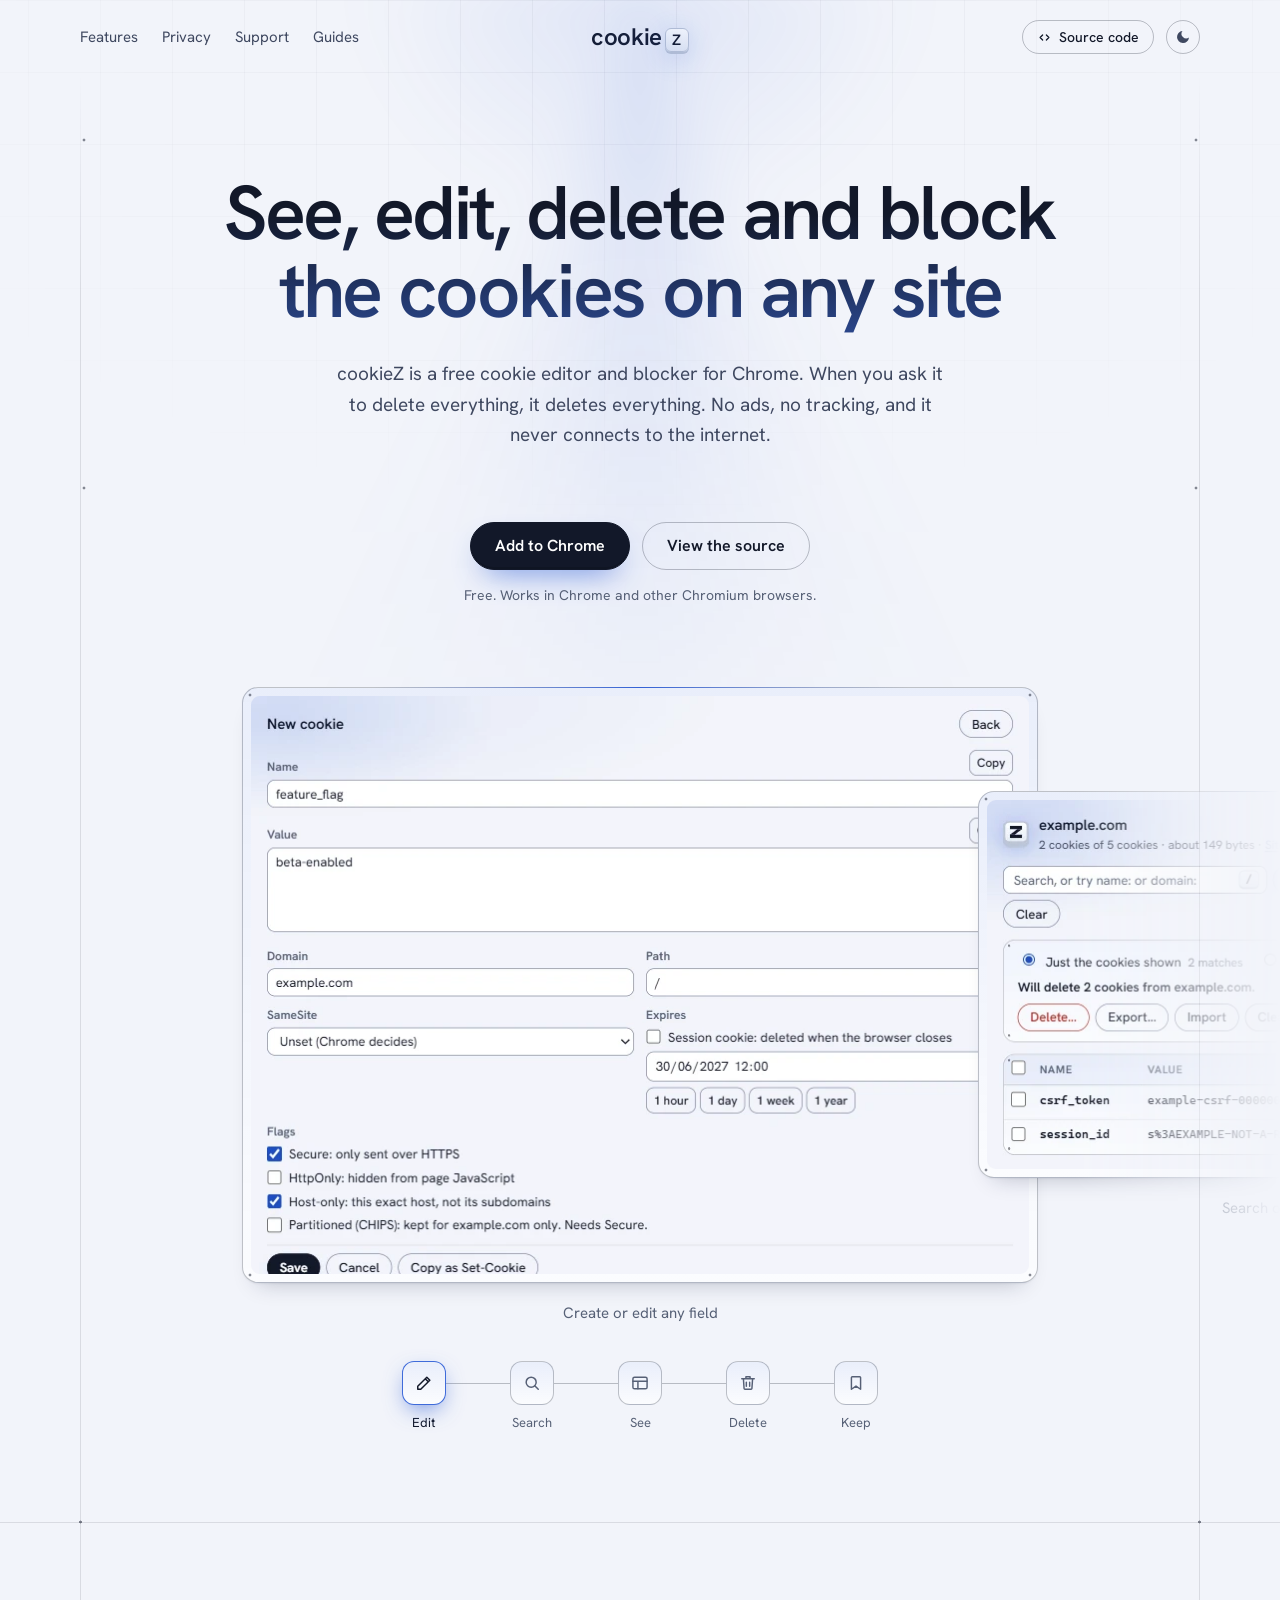
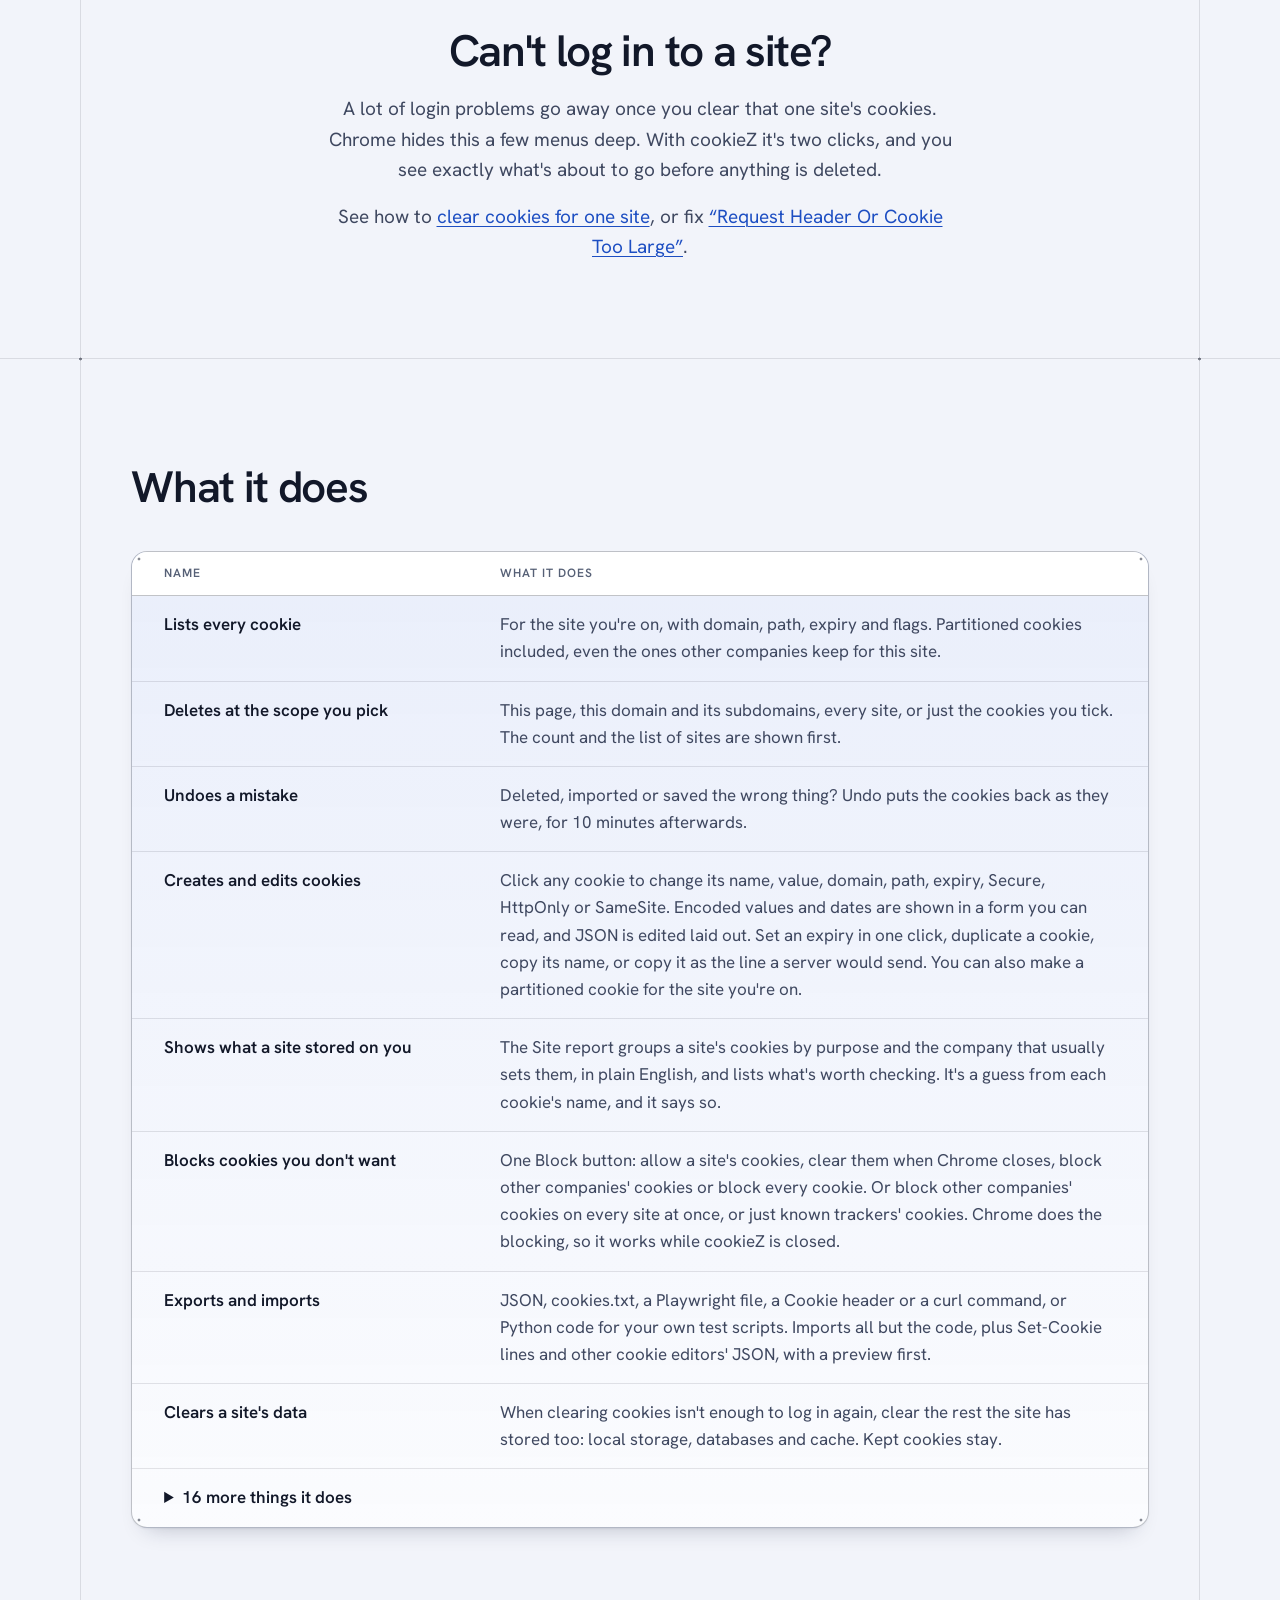
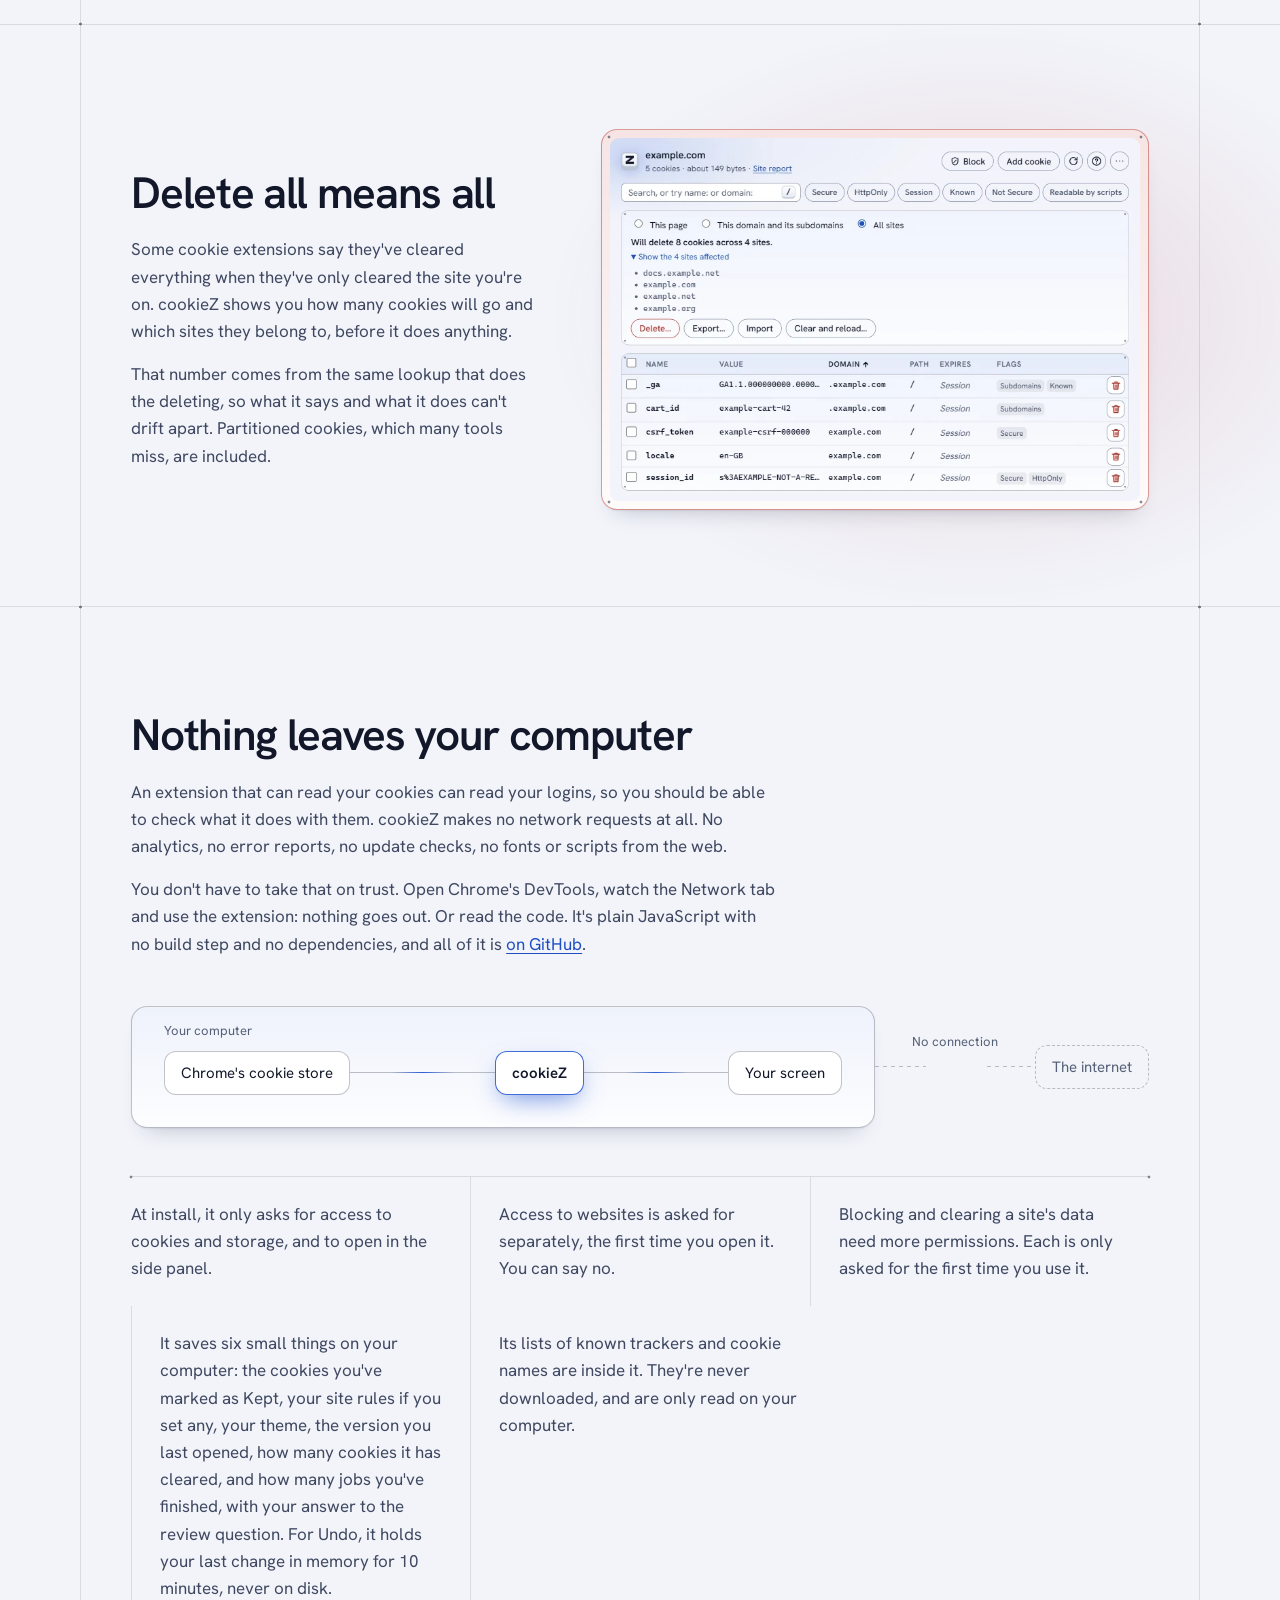
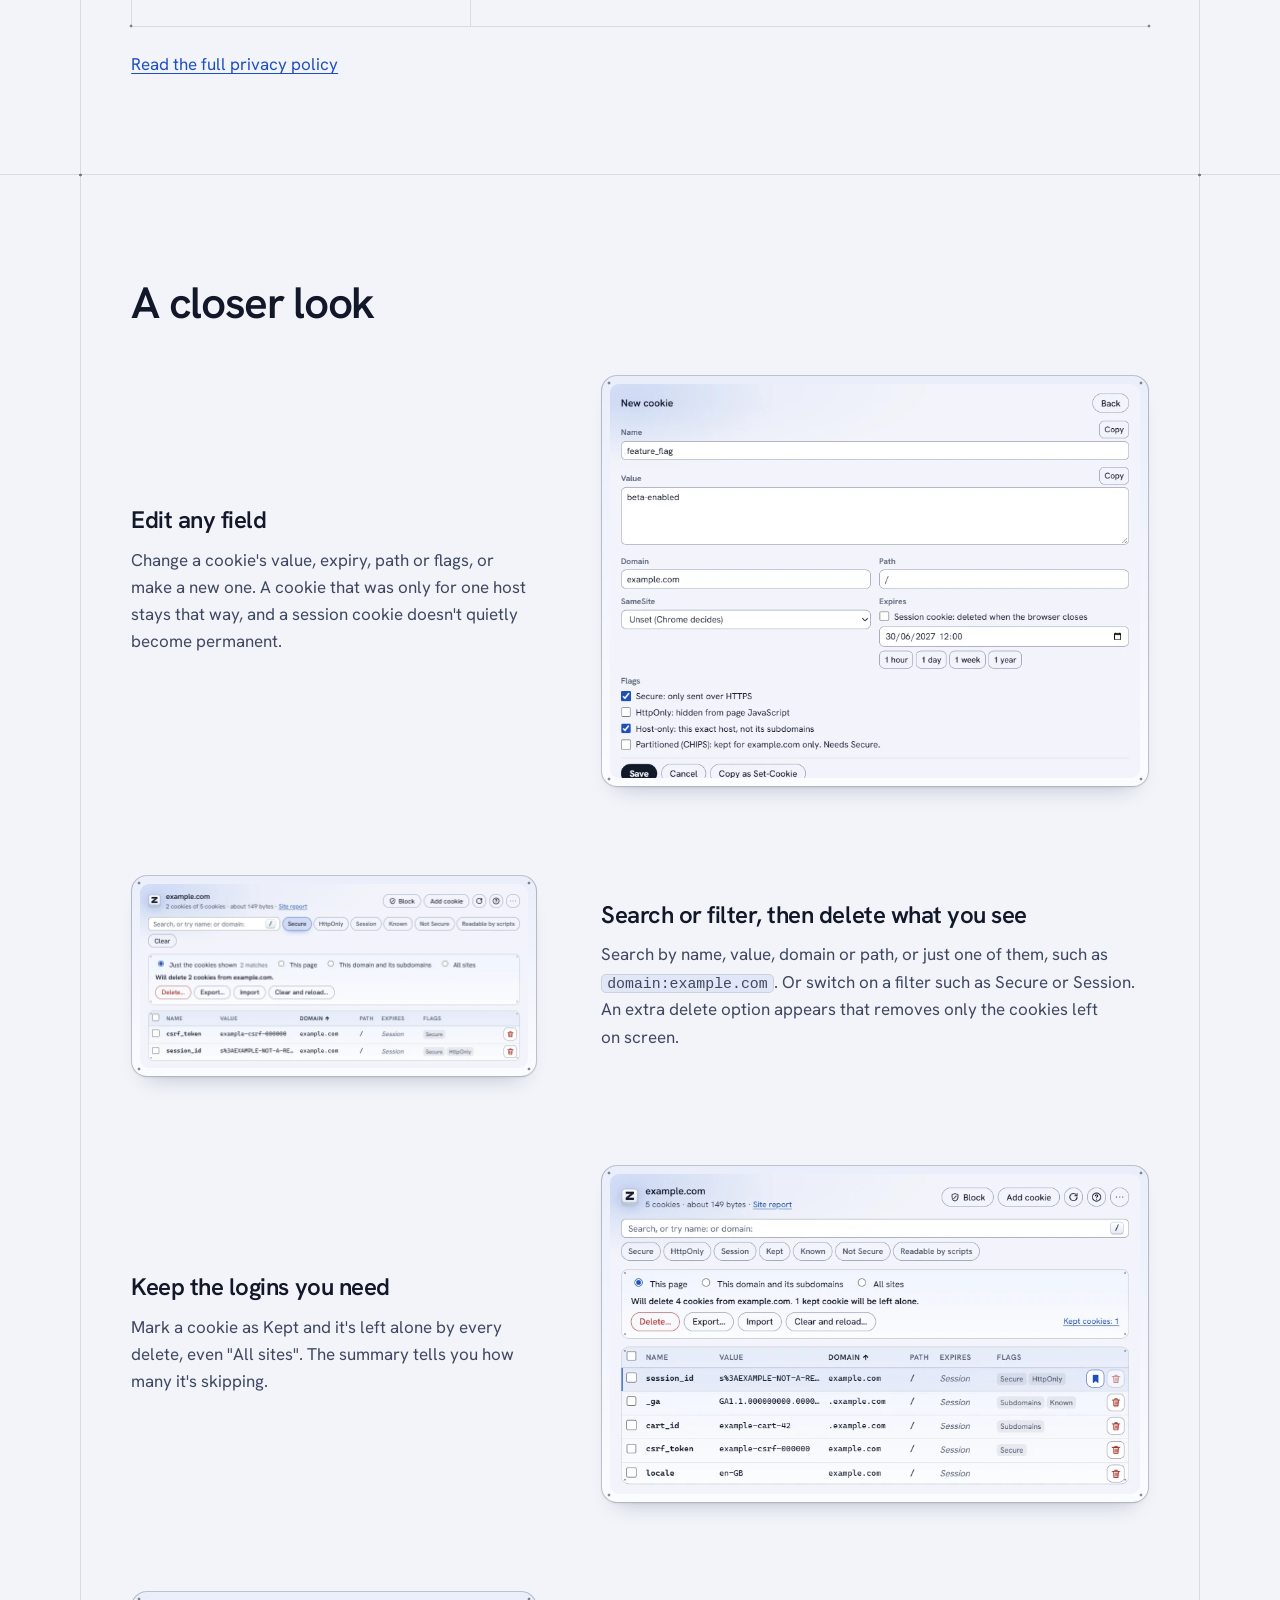
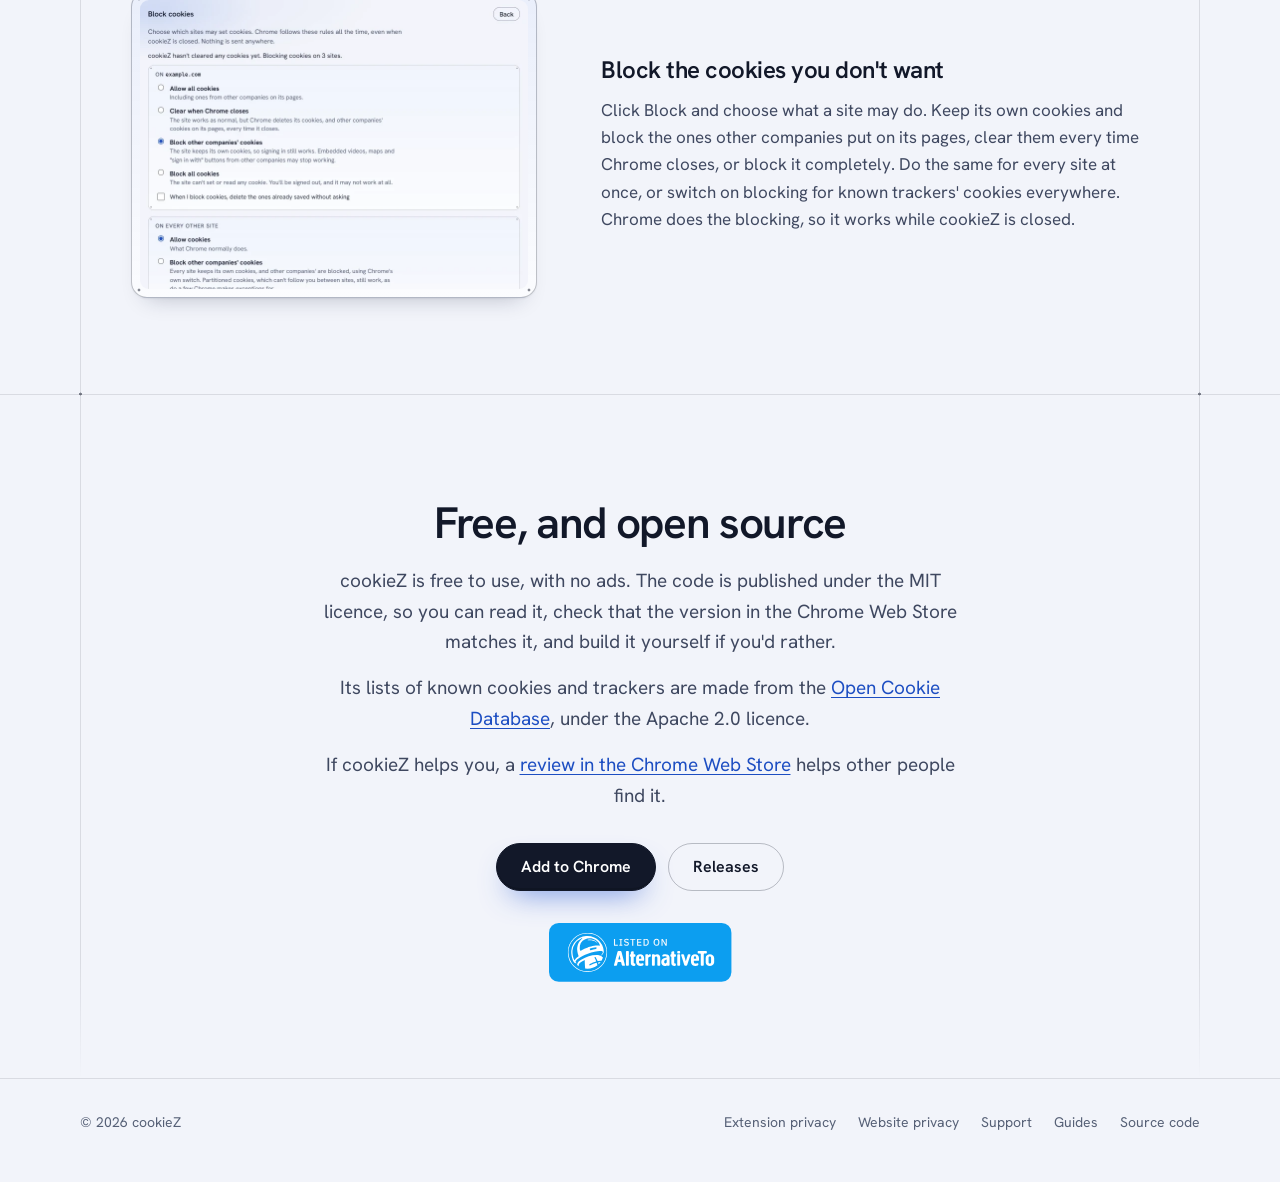
==== commit aac0dae6: "Site: a Guides page in the top menu, after Support" ====
--- a/docs/index.html
+++ b/docs/index.html
@@ -65,6 +65,7 @@
           <li><a href="#features">Features</a></li>
           <li><a href="privacy/">Privacy</a></li>
           <li><a href="support/">Support</a></li>
+          <li><a href="guides/">Guides</a></li>
         </ul>
       </nav>
       <a class="wordmark" href="./" aria-label="cookieZ home">cookie<span class="key" aria-hidden="true">Z</span></a>
@@ -382,7 +383,7 @@
         <li><a href="privacy/">Extension privacy</a></li>
         <li><a href="website-privacy/">Website privacy</a></li>
         <li><a href="support/">Support</a></li>
-        <li><a href="support/#guides">Guides</a></li>
+        <li><a href="guides/">Guides</a></li>
         <li><a href="https://github.com/mwc0/cookie-manager">Source code</a></li>
       </ul>
     </div>
